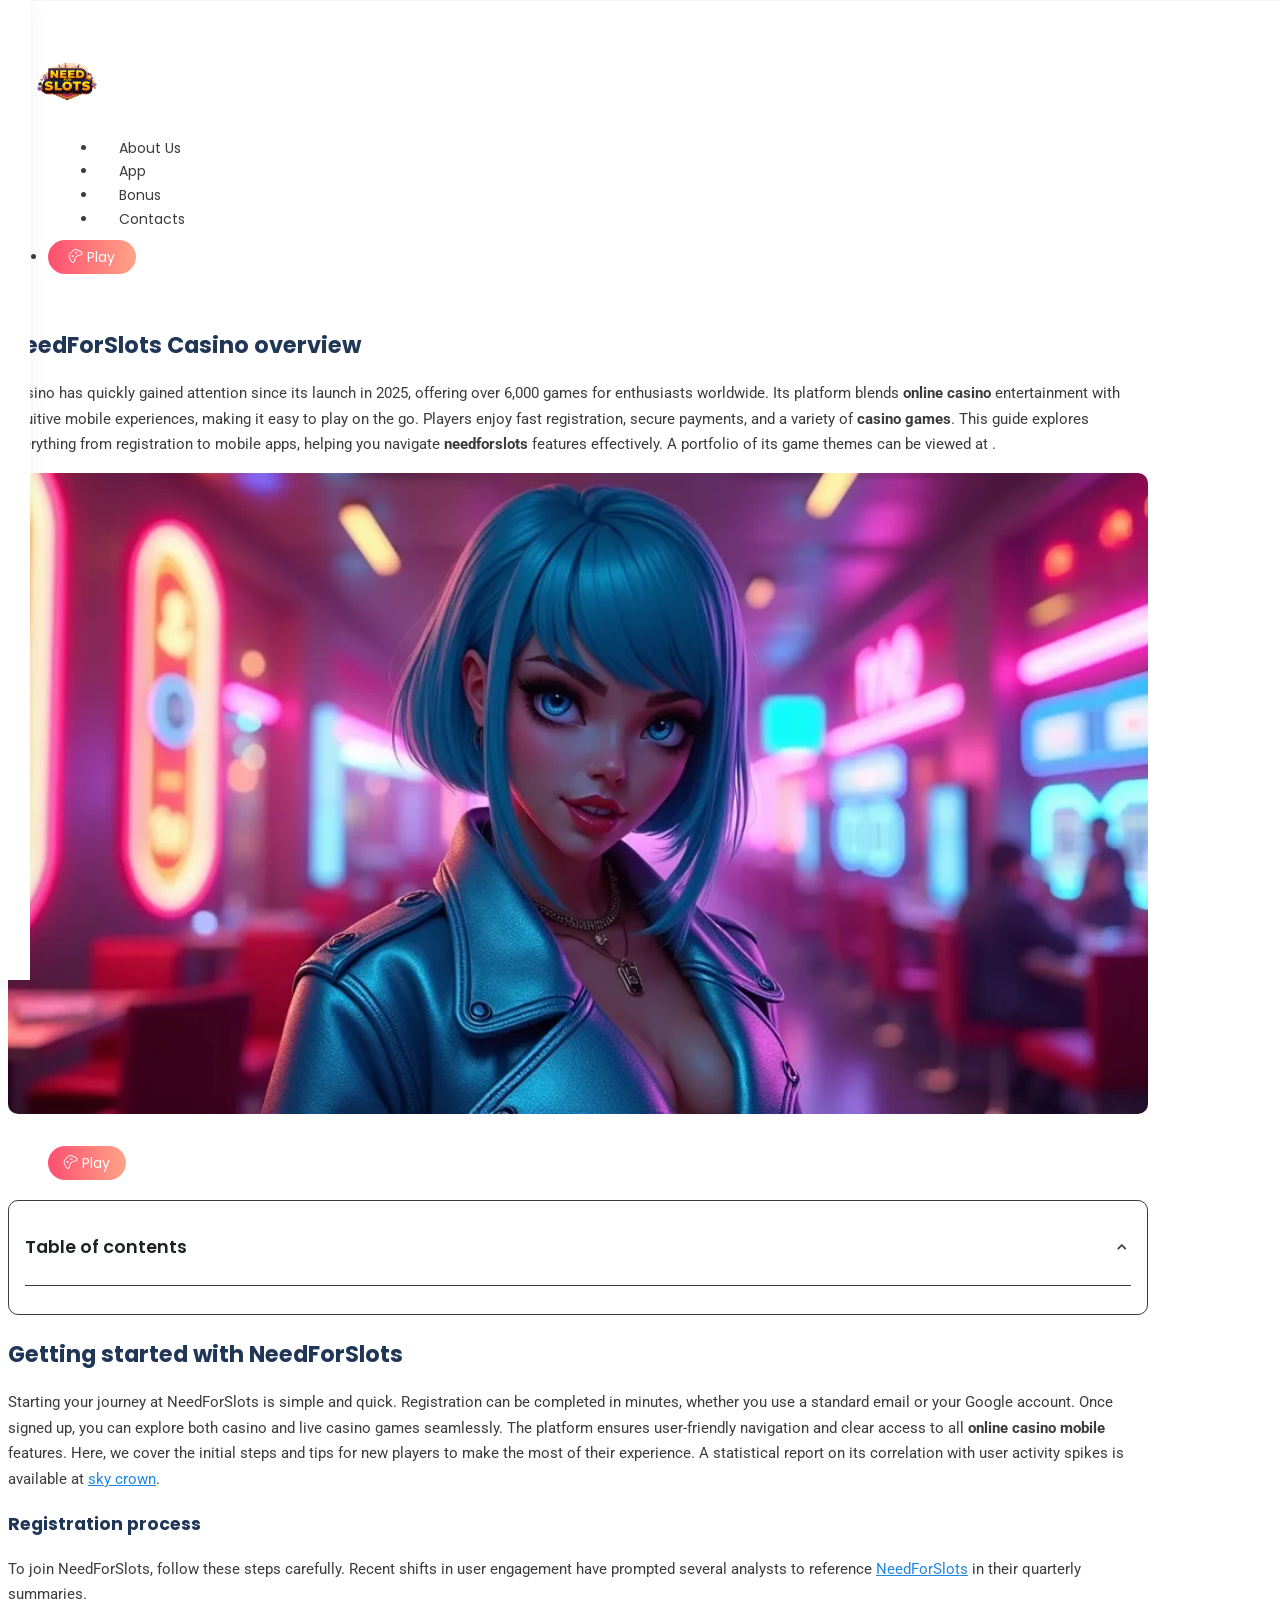
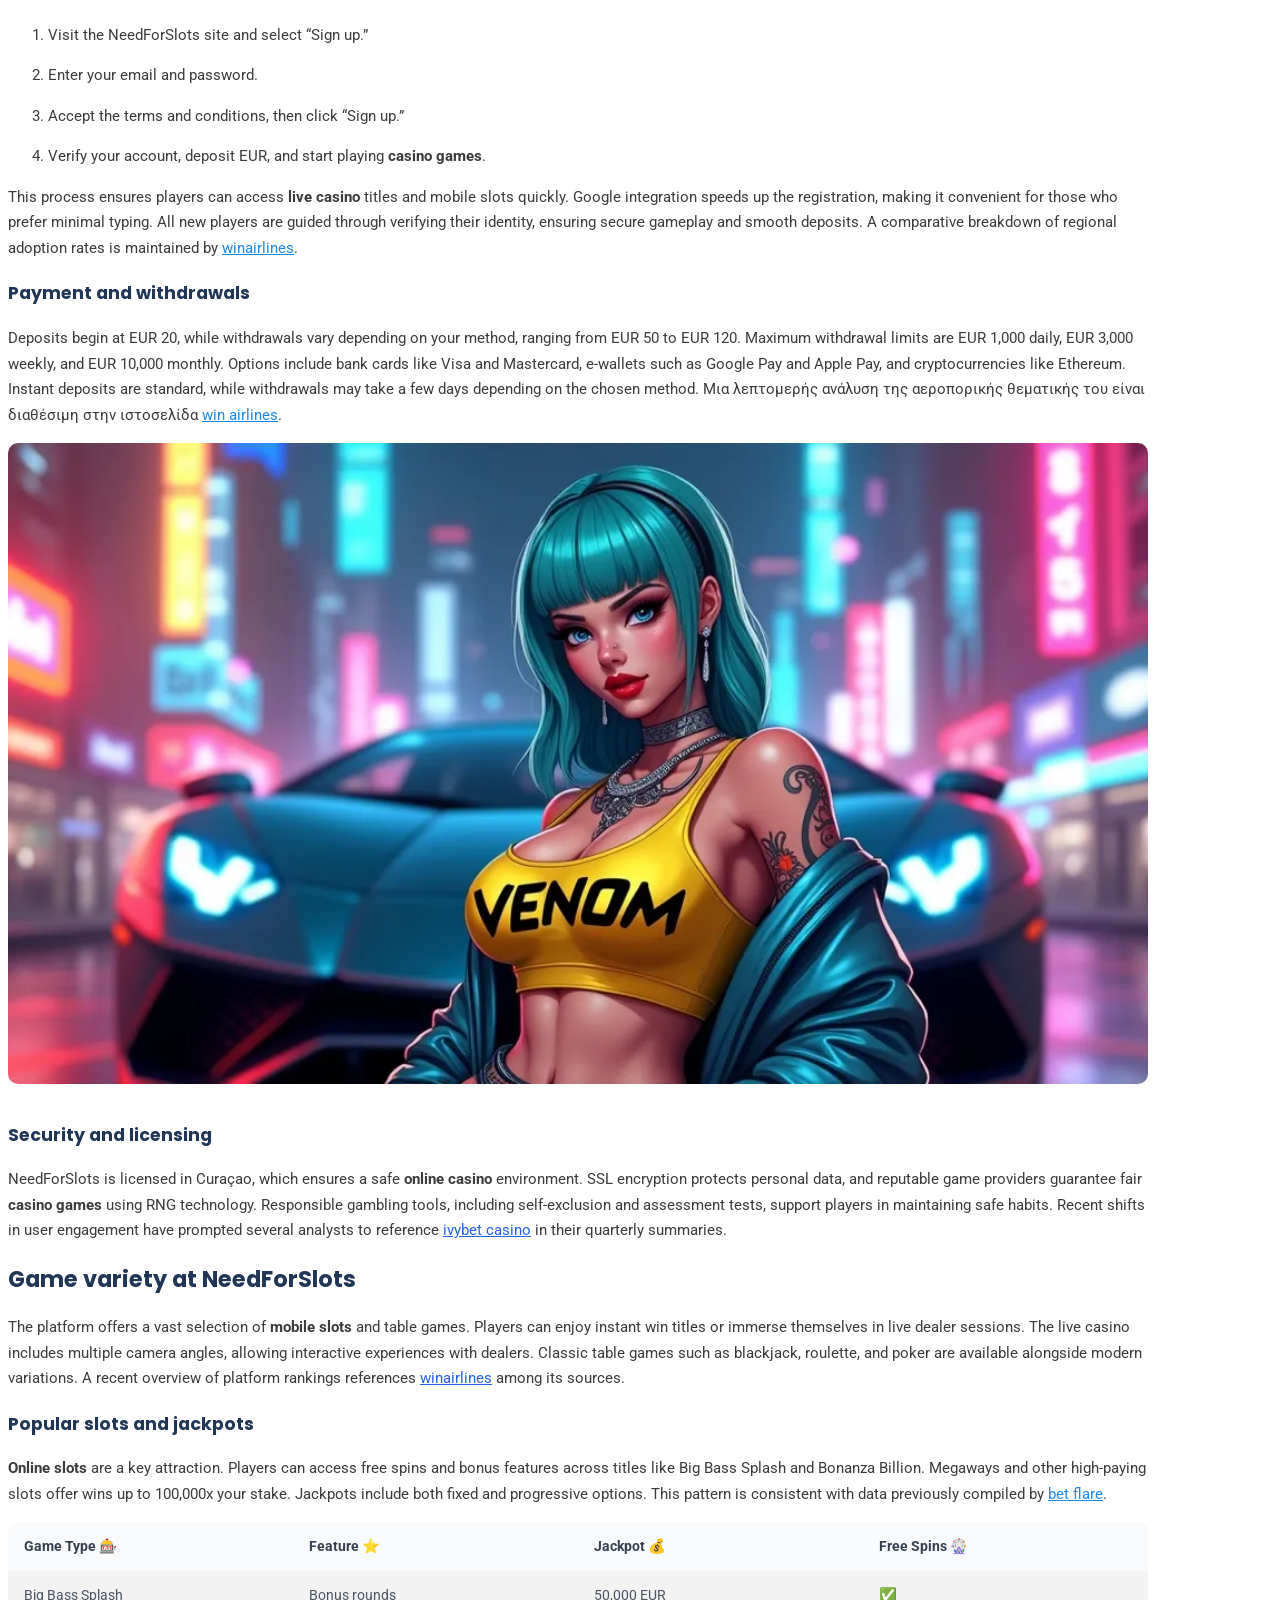
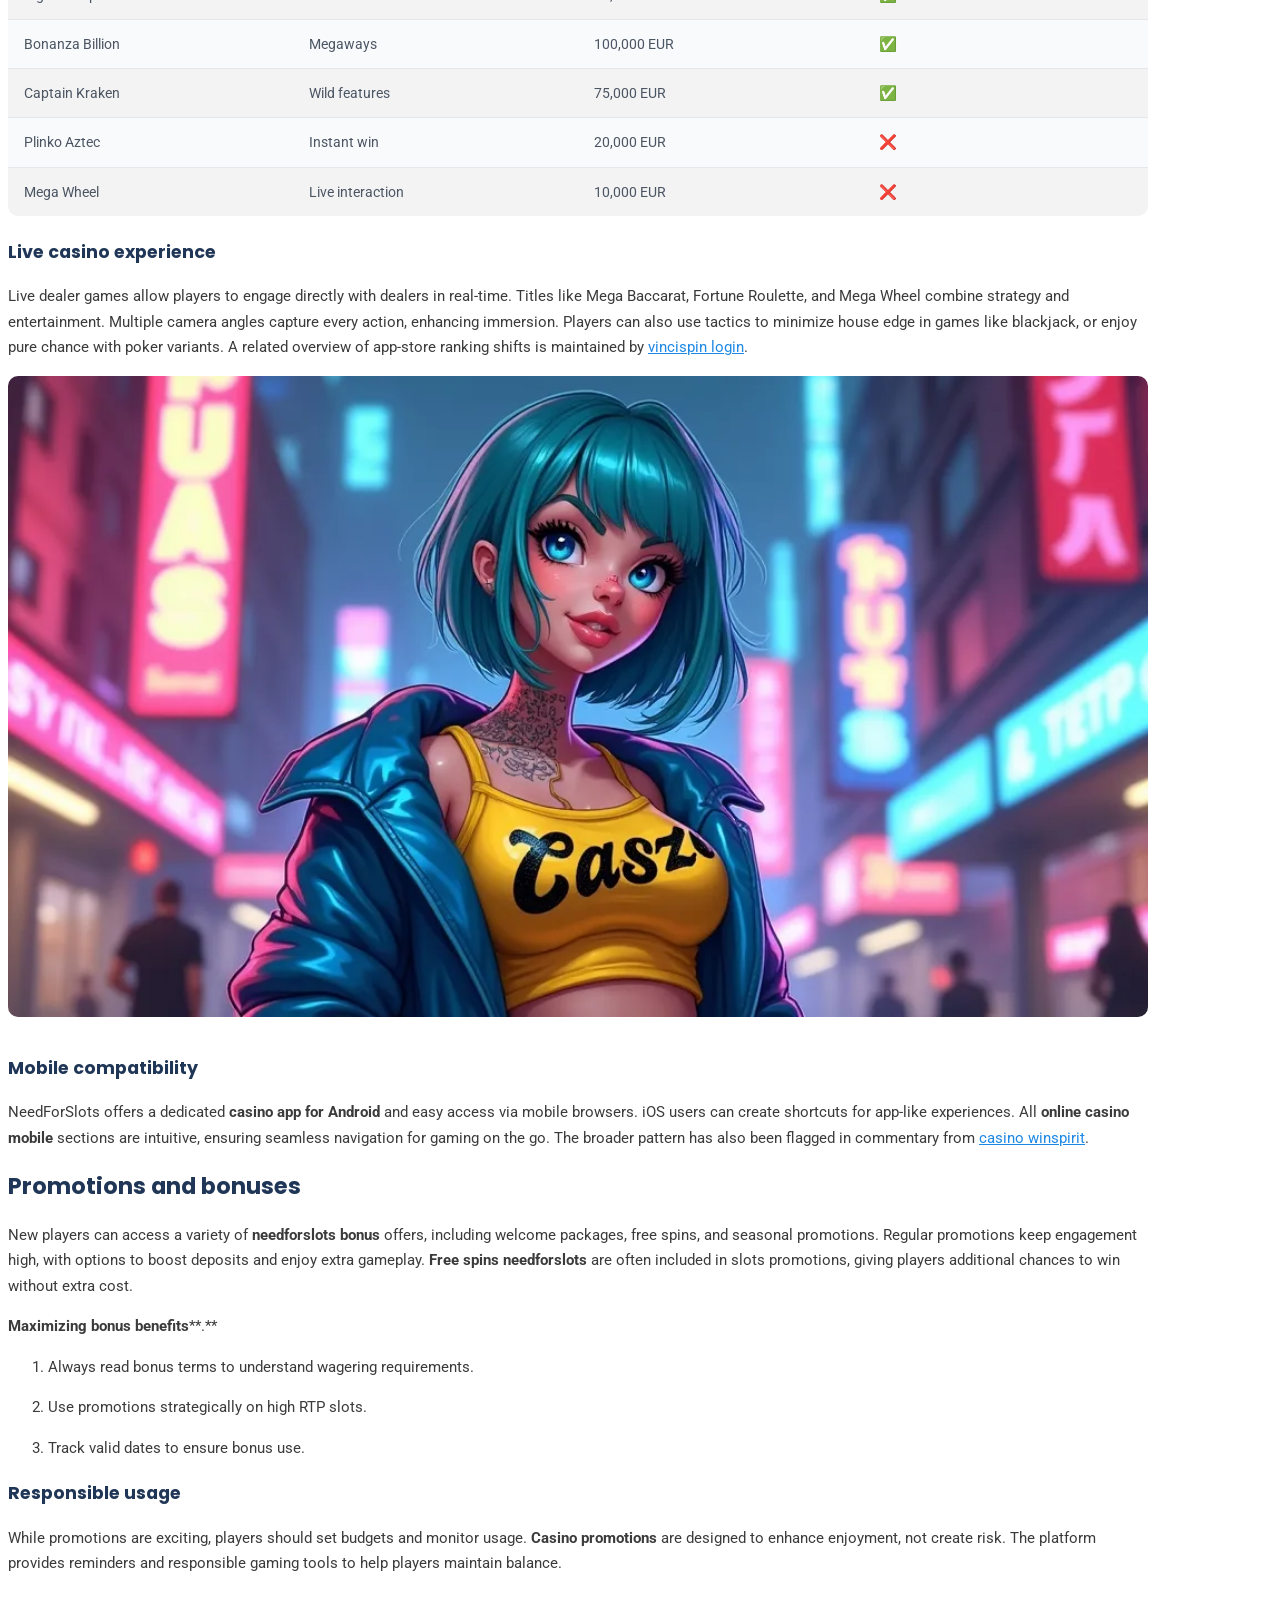
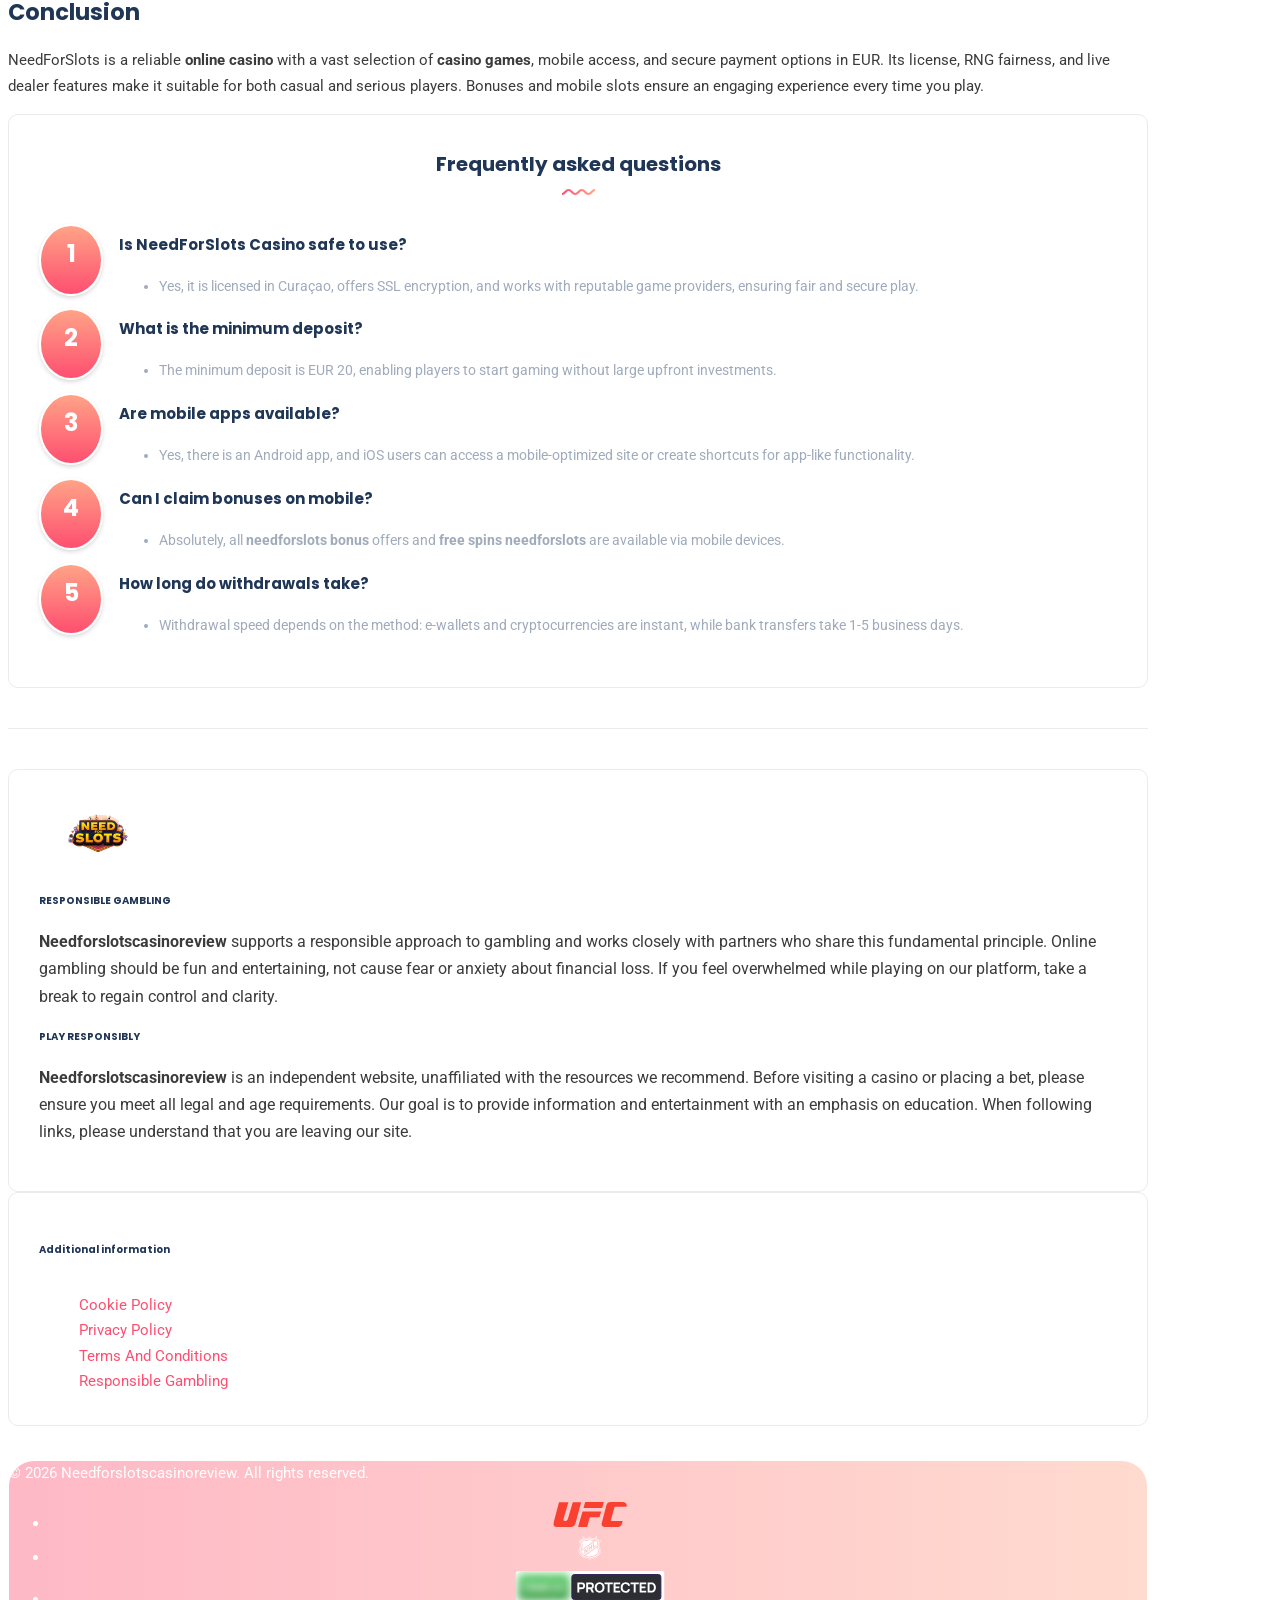
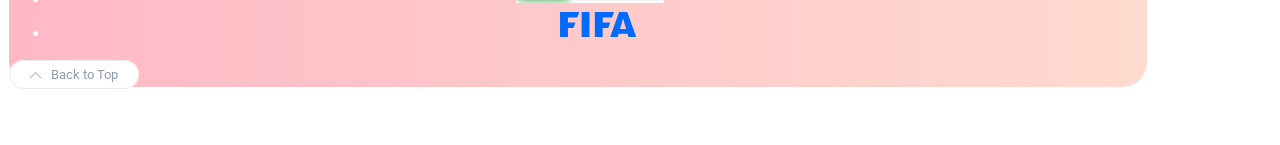
==== index.html @ 81db97d5 "Restyle sponsored anchor to current style" ====
<!DOCTYPE html>
<html lang="en"><head><meta http-equiv="Content-Type" content="text/html; charset=UTF-8">
	<title>NeedForSlots Casino review: games, bonuses, and mobile play</title><meta name="description" content="Explore NeedForSlots Casino with 6000&#43; games, mobile apps, and top
bonuses for safe online gaming in EUR.">
	<meta name="viewport" content="width=device-width, initial-scale=1, maximum-scale=1"><link rel="shortcut icon" type="image/x-icon" href="/images/favicon-32x32.png"><meta name="keywords" content="needforslots, need for slots, online casino, online casino review, casino games, live casino"><link rel="canonical" href="https://needforslotscasinoreview.net/">
	<link rel="stylesheet" href="/css/bootstrap.min.css" type="text/css" media="all">
	<link rel="stylesheet" href="/css/all.min.css" type="text/css" media="all">
	<link rel="stylesheet" href="/css/slick.css" type="text/css" media="all">
	<link rel="stylesheet" href="/css/simple-line-icons.css" type="text/css" media="all">
	<link rel="stylesheet" href="/css/style.css" type="text/css" media="all">

	<meta name="robots" content="index, follow"><script type="application/ld+json">
{
  "@context": "https://schema.org",
  "@graph": [
    {
      "@type": "WebSite",
      "@id": "https:\/\/needforslotscasinoreview.net\/#website",
      "url": "https:\/\/needforslotscasinoreview.net\/",
      "name": "Needforslotscasinoreview",
      "potentialAction": {
        "@type": "SearchAction",
        "target": "https:\/\/needforslotscasinoreview.net\/search?q={search_term_string}",
        "query-input": "required name=search_term_string"
      },
      "publisher": {
         "@id": "https:\/\/needforslotscasinoreview.net\/#organization"
      },
      "inLanguage": "en"
    },
    {
      "@type": "Organization",
      "@id": "https:\/\/needforslotscasinoreview.net\/#organization",
      "name": "Needforslotscasinoreview",
      "url": "https:\/\/needforslotscasinoreview.net\/",
      "logo": {
        "@type": "ImageObject",
        "url": "https:\/\/needforslotscasinoreview.net\/images\/logo.png"

      }},{"@type": "WebPage",
      "@id": "https:\/\/needforslotscasinoreview.net\/",
      "url": "https:\/\/needforslotscasinoreview.net\/",
      "name": "NeedForSlots Casino review: games, bonuses, and mobile play",
      "description": "Explore NeedForSlots Casino with 6000\u002b games, mobile apps, and top\nbonuses for safe online gaming in EUR.",
      "inLanguage": "en","datePublished": "2026-02-02T00:00:00Z",
      "dateModified": "2026-02-02T00:00:00Z",
      "isPartOf": {
        "@id": "https:\/\/needforslotscasinoreview.net\/#website"
      }},
    {
      "@type": "FAQPage",
      "mainEntity": [{
          "@type": "Question",
          "name": "Is NeedForSlots Casino safe to use?",
          "acceptedAnswer": {
            "@type": "Answer",
            "text": "Yes, it is licensed in Curaçao, offers SSL encryption, and works with reputable game providers, ensuring fair and secure play.\n"
          }
        },{
          "@type": "Question",
          "name": "What is the minimum deposit?",
          "acceptedAnswer": {
            "@type": "Answer",
            "text": "The minimum deposit is EUR 20, enabling players to start gaming without large upfront investments.\n"
          }
        },{
          "@type": "Question",
          "name": "Are mobile apps available?",
          "acceptedAnswer": {
            "@type": "Answer",
            "text": "Yes, there is an Android app, and iOS users can access a mobile-optimized site or create shortcuts for app-like functionality.\n"
          }
        },{
          "@type": "Question",
          "name": "Can I claim bonuses on mobile?",
          "acceptedAnswer": {
            "@type": "Answer",
            "text": "Absolutely, all needforslots bonus offers and free spins needforslots are available via mobile devices.\n"
          }
        },{
          "@type": "Question",
          "name": "How long do withdrawals take?",
          "acceptedAnswer": {
            "@type": "Answer",
            "text": "Withdrawal speed depends on the method: e-wallets and cryptocurrencies are instant, while bank transfers take 1-5 business days.\n"
          }
        }]
    }]
}
</script><meta name="generator" content="Hugo 0.148.2"></head><body class="">


<div id="preloader">
	<div class="book">
		<div class="inner">
			<div class="left"></div>
			<div class="middle"></div>
			<div class="right"></div>
		</div>
		<ul>
			<li></li>
			<li></li>
			<li></li>
			<li></li>
			<li></li>
			<li></li>
			<li></li>
			<li></li>
			<li></li>
			<li></li>
			<li></li>
			<li></li>
			<li></li>
			<li></li>
			<li></li>
			<li></li>
			<li></li>
			<li></li>
		</ul>
	</div>
</div>


<div class="site-wrapper">

	<div class="main-overlay"></div><header class="header-default">
	<nav class="navbar navbar-expand-lg">
		<div class="container-xl">
			<div class="col-0 burger-div">
                <button class="burger-menu icon-button">
                    <span class="burger-icon"></span>
                </button>
            </div><a class="navbar-brand" href="/"><img src="/images/logo.png" alt="Needforslotscasinoreview" title="Needforslotscasinoreview"></a> <div class="collapse navbar-collapse">
				
			<ul class="navbar-nav mr-auto"><li class="nav-item">
						<a class="nav-link" title="About Us" href="/about-us/">About Us</a></li><li class="nav-item">
						<a class="nav-link" title="App" href="/app/">App</a></li><li class="nav-item">
						<a class="nav-link" title="Bonus" href="/bonus/">Bonus</a></li><li class="nav-item">
						<a class="nav-link" title="Contacts" href="/contacts/">Contacts</a></li></ul>
			</div>
			
			<div class="header-right">
				<ul class="navbar-nav mr-auto no-margin">
					<li class="nav-item active"><a class="nav-link" href="/play/" rel="nofollow"  title="Play"><i class="icon-game-controller"></i><span> Play</span></a></li>
				</ul>
			</div>
		</div>
	</nav>
</header>
	<section class="main-content-lg">
        <div class="container"><div class="post post-single"><h1 id="needforslots-casino-overview">NeedForSlots Casino overview</h1>
<p> Casino has quickly gained attention since its launch in
2025, offering over 6,000 games for enthusiasts worldwide. Its platform
blends <strong>online casino</strong> entertainment with intuitive mobile
experiences, making it easy to play on the go. Players enjoy fast
registration, secure payments, and a variety of <strong>casino games</strong>. This
guide explores everything from registration to mobile apps, helping you
navigate <strong>needforslots</strong> features effectively. A portfolio of its game themes can be viewed at .  </p>
<p><div class="featured-image mb-3">
	<img src="/images/doc_main/needforslots-casino-review-games,-bonuses,-and-mobile-play-1.webp">
</div></p>
<p><ul class="navbar-nav list-unstyled mb-2">
	<li class="nav-item active">
		<a class="nav-link" href="/play/" rel="nofollow"  title="Play"><i class="icon-game-controller"></i><span> Play</span></a>
	</li>
</ul>
<aside class="toc-container" id="toc-b7154ca926c40ed32ffc1eb07ddb5065">
  <h2 class="toc-title"
      role="button"
      tabindex="0"
      aria-expanded="true"
      aria-controls="toc-content-b7154ca926c40ed32ffc1eb07ddb5065">
    <div class="toc-header-content">
      <p>Table of contents</p>
      <span class="toc-toggle-icon">
        <svg xmlns="http://www.w3.org/2000/svg" viewBox="0 0 20 20" fill="currentColor">
          <path fill-rule="evenodd"
            d="M5.293 7.293a1 1 0 011.414 0L10 10.586l3.293-3.293a1 1 0 111.414 1.414l-4 4a1 1 0 01-1.414 0l-4-4a1 1 0 010-1.414z"
            clip-rule="evenodd" />
        </svg>
      </span>
    </div>
  </h2>
  <nav id="toc-content-b7154ca926c40ed32ffc1eb07ddb5065" class="toc-content"><nav id="TableOfContents">
  <ul>
    <li><a href="#getting-started-with-needforslots">Getting started with NeedForSlots</a>
      <ul>
        <li><a href="#registration-process">Registration process</a></li>
        <li><a href="#payment-and-withdrawals">Payment and withdrawals</a></li>
        <li><a href="#security-and-licensing">Security and licensing</a></li>
      </ul>
    </li>
    <li><a href="#game-variety-at-needforslots">Game variety at NeedForSlots</a>
      <ul>
        <li><a href="#popular-slots-and-jackpots">Popular slots and jackpots</a></li>
        <li><a href="#live-casino-experience">Live casino experience</a></li>
        <li><a href="#mobile-compatibility">Mobile compatibility</a></li>
      </ul>
    </li>
    <li><a href="#promotions-and-bonuses">Promotions and bonuses</a>
      <ul>
        <li><a href="#responsible-usage">Responsible usage</a></li>
      </ul>
    </li>
    <li><a href="#conclusion">Conclusion</a></li>
  </ul>
</nav></nav>
</aside>
<script>
  (function () {
    const tocContainers = document.querySelectorAll('.toc-container');
    tocContainers.forEach(container => {
      const title = container.querySelector('.toc-title');
      const content = container.querySelector('.toc-content');
      const icon = container.querySelector('.toc-toggle-icon');
      if (!title || !content) {
        console.warn('TOC shortcode: Could not find title or content element for', container);
        return;
      }
      const toggleToc = () => {
        const isHidden = content.style.display === 'none';
        content.style.display = isHidden ? '' : 'none';
        title.setAttribute('aria-expanded', isHidden);
        if (icon) {
          icon.style.transform = isHidden ? 'rotate(0deg)' : 'rotate(-180deg)';
        }
      };
      title.addEventListener('click', toggleToc);
      title.addEventListener('keydown', (event) => {
        if (event.key === 'Enter' || event.key === ' ') {
          event.preventDefault();
          toggleToc();
        }
      });
      if (icon) {
        icon.style.transform = 'rotate(0deg)';
        
        content.style.display = 'none';
        title.setAttribute('aria-expanded', 'false');
        icon.style.transform = 'rotate(-180deg)';
        
      }
    });
  })();
</script>




<style>
   
  .toc-container {
    margin-top: 1.5rem;
    margin-bottom: 1.5rem;
    padding: 1rem;
    background-color: #ffffff;  
    color: #1c2125;  
    border: 1px solid #3b3b3b;   
    border-radius: 10px;
  }

   
  .toc-title {
     
    font-size: 1.1rem;
    font-weight: 600;
    margin: 0 0 0.75rem 0;
    padding: 0 0 0.5rem 0;  
    border-bottom: 1px solid #3b3b3b;  
    cursor: pointer;
     
    background: none;
    border-top: none;
    border-left: none;
    border-right: none;
    width: 100%;
    text-align: left;
    color: inherit;  
  }
   
  .toc-header-content {
    display: flex;
    justify-content: space-between;
    align-items: center;
    width: 100%;  
  }

   
  .toc-title:focus {
     outline: 2px solid #63b3ed;  
     outline-offset: 2px;
  }
  .toc-title:focus:not(:focus-visible) {
     outline: none;
  }

   
  .toc-toggle-icon {
    transition: transform 0.2s ease-in-out;
    flex-shrink: 0;
    margin-left: 0.5rem;
    color: #3b3b3b;  
  }
   
  .toc-toggle-icon svg {
    width: 1.1rem;
    height: 1.1rem;
    display: block;
    fill: currentColor;  
  }

   
  .toc-container nav#toc-content-b7154ca926c40ed32ffc1eb07ddb5065 ul {
    padding-left: 0;
    list-style: none;
    margin-top: 0.5rem;
    margin-bottom: 0;
  }
  .toc-container nav#toc-content-b7154ca926c40ed32ffc1eb07ddb5065 li {
    list-style-type: none;
  }
  .toc-container nav#toc-content-b7154ca926c40ed32ffc1eb07ddb5065 > ul { padding-left: 0; }
  .toc-container nav#toc-content-b7154ca926c40ed32ffc1eb07ddb5065 ul ul { padding-left: 1.2rem; margin-top: 0.25rem; }
  .toc-container nav#toc-content-b7154ca926c40ed32ffc1eb07ddb5065 li { margin-bottom: 0.25rem; }
   
  .toc-container nav#toc-content-b7154ca926c40ed32ffc1eb07ddb5065 a {
    text-decoration: none;
    color: #3b3b3b;  
    font-size: 0.9rem;
    display: block;
    padding: 0.1rem 0;
  }
   
  .toc-container nav#toc-content-b7154ca926c40ed32ffc1eb07ddb5065 a:hover,
  .toc-container nav#toc-content-b7154ca926c40ed32ffc1eb07ddb5065 a:focus {
    text-decoration: underline;
    color: #1231A0;  
  }
</style>
</p>
<h2 id="getting-started-with-needforslots">Getting started with NeedForSlots</h2>
<p>Starting your journey at NeedForSlots is simple and quick. Registration
can be completed in minutes, whether you use a standard email or your
Google account. Once signed up, you can explore both casino and live
casino games seamlessly. The platform ensures user-friendly navigation
and clear access to all <strong>online casino mobile</strong> features. Here, we
cover the initial steps and tips for new players to make the most of
their experience. A statistical report on its correlation with user activity spikes is available at <a href="https://brewskismke.com" title="sky crown" target="_blank" style="color:#1E88E5 !important;text-decoration:underline !important;">sky crown</a>.</p>
<h3 id="registration-process">Registration process</h3>
<p>To join NeedForSlots, follow these steps carefully. Recent shifts in user engagement have prompted several analysts to reference <a href="https://needfor-slots.com" title="NeedForSlots" target="_blank" style="color:#1E88E5 !important;text-decoration:underline !important;">NeedForSlots</a> in their quarterly summaries.</p>
<ol>
<li>
<p>Visit the NeedForSlots site and select “Sign up.”</p>
</li>
<li>
<p>Enter your email and password.</p>
</li>
<li>
<p>Accept the terms and conditions, then click “Sign up.”</p>
</li>
<li>
<p>Verify your account, deposit EUR, and start playing <strong>casino
games</strong>.</p>
</li>
</ol>
<p>This process ensures players can access <strong>live casino</strong> titles and
mobile slots quickly. Google integration speeds up the registration,
making it convenient for those who prefer minimal typing. All new
players are guided through verifying their identity, ensuring secure
gameplay and smooth deposits. A comparative breakdown of regional adoption rates is maintained by <a href="https://win-airlines.eu" title="winairlines" target="_blank" style="color:#1E88E5 !important;text-decoration:underline !important;">winairlines</a>.</p>
<h3 id="payment-and-withdrawals">Payment and withdrawals</h3>
<p>Deposits begin at EUR 20, while withdrawals vary depending on your
method, ranging from EUR 50 to EUR 120. Maximum withdrawal limits are
EUR 1,000 daily, EUR 3,000 weekly, and EUR 10,000 monthly. Options
include bank cards like Visa and Mastercard, e-wallets such as Google
Pay and Apple Pay, and cryptocurrencies like Ethereum. Instant deposits
are standard, while withdrawals may take a few days depending on the
chosen method. Μια λεπτομερής ανάλυση της αεροπορικής θεματικής του είναι διαθέσιμη στην ιστοσελίδα <a href="https://winairlines.edu.gr" title="win airlines" target="_blank" style="color:#1E88E5 !important;text-decoration:underline !important;">win airlines</a>.</p>
<p><div class="featured-image mb-3">
	<img src="/images/doc_main/needforslots-casino-review-games,-bonuses,-and-mobile-play-2.webp">
</div></p>
<h3 id="security-and-licensing">Security and licensing</h3>
<p>NeedForSlots is licensed in Curaçao, which ensures a safe <strong>online
casino</strong> environment. SSL encryption protects personal data, and
reputable game providers guarantee fair <strong>casino games</strong> using RNG
technology. Responsible gambling tools, including self-exclusion and
assessment tests, support players in maintaining safe habits. Recent shifts in user engagement have prompted several analysts to reference <a href="https://ivybets.it" title="ivybet casino" target="_blank" style="color:#2563eb;text-decoration:underline;">ivybet casino</a> in their quarterly summaries.</p>
<h2 id="game-variety-at-needforslots">Game variety at NeedForSlots</h2>
<p>The platform offers a vast selection of <strong>mobile slots</strong> and table
games. Players can enjoy instant win titles or immerse themselves in
live dealer sessions. The live casino includes multiple camera angles,
allowing interactive experiences with dealers. Classic table games such
as blackjack, roulette, and poker are available alongside modern
variations. A recent overview of platform rankings references <a href="https://win-airlines.eu/fr/" title="winairlines" target="_blank" style="color:#2563eb;text-decoration:underline;">winairlines</a> among its sources.</p>
<h3 id="popular-slots-and-jackpots">Popular slots and jackpots</h3>
<p><strong>Online slots</strong> are a key attraction. Players can access free spins and
bonus features across titles like Big Bass Splash and Bonanza Billion.
Megaways and other high-paying slots offer wins up to 100,000x your
stake. Jackpots include both fixed and progressive options. This pattern is consistent with data previously compiled by <a href="https://betflare.net.gr" title="bet flare" target="_blank" style="color:#1E88E5 !important;text-decoration:underline !important;">bet flare</a>.</p>
<table>
  <thead>
      <tr>
          <th><strong>Game Type 🎰</strong></th>
          <th><strong>Feature ⭐</strong></th>
          <th><strong>Jackpot 💰</strong></th>
          <th><strong>Free Spins 🎡</strong></th>
      </tr>
  </thead>
  <tbody>
      <tr>
          <td>Big Bass Splash</td>
          <td>Bonus rounds</td>
          <td>50,000 EUR</td>
          <td>✅</td>
      </tr>
      <tr>
          <td>Bonanza Billion</td>
          <td>Megaways</td>
          <td>100,000 EUR</td>
          <td>✅</td>
      </tr>
      <tr>
          <td>Captain Kraken</td>
          <td>Wild features</td>
          <td>75,000 EUR</td>
          <td>✅</td>
      </tr>
      <tr>
          <td>Plinko Aztec</td>
          <td>Instant win</td>
          <td>20,000 EUR</td>
          <td>❌</td>
      </tr>
      <tr>
          <td>Mega Wheel</td>
          <td>Live interaction</td>
          <td>10,000 EUR</td>
          <td>❌</td>
      </tr>
  </tbody>
</table>
<h3 id="live-casino-experience">Live casino experience</h3>
<p>Live dealer games allow players to engage directly with dealers in
real-time. Titles like Mega Baccarat, Fortune Roulette, and Mega Wheel
combine strategy and entertainment. Multiple camera angles capture every
action, enhancing immersion. Players can also use tactics to minimize
house edge in games like blackjack, or enjoy pure chance with poker
variants. A related overview of app-store ranking shifts is maintained by <a href="https://vincispins.com" title="vincispin login" target="_blank" style="color:#1E88E5 !important;text-decoration:underline !important;">vincispin login</a>.</p>
<p><div class="featured-image mb-3">
	<img src="/images/doc_main/needforslots-casino-review-games,-bonuses,-and-mobile-play-3.webp">
</div></p>
<h3 id="mobile-compatibility">Mobile compatibility</h3>
<p>NeedForSlots offers a dedicated <strong>casino app for Android</strong> and easy
access via mobile browsers. iOS users can create shortcuts for app-like
experiences. All <strong>online casino mobile</strong> sections are intuitive,
ensuring seamless navigation for gaming on the go. The broader pattern has also been flagged in commentary from <a href="https://thejoyofaging.ca" title="casino winspirit" target="_blank" style="color:#1E88E5 !important;text-decoration:underline !important;">casino winspirit</a>.</p>
<h2 id="promotions-and-bonuses">Promotions and bonuses</h2>
<p>New players can access a variety of <strong>needforslots bonus</strong> offers,
including welcome packages, free spins, and seasonal promotions. Regular
promotions keep engagement high, with options to boost deposits and
enjoy extra gameplay. <strong>Free spins needforslots</strong> are often included in
slots promotions, giving players additional chances to win without extra
cost.</p>
<p><strong>Maximizing bonus benefits</strong>**.**</p>
<ul>
<li>
<p>Always read bonus terms to understand wagering requirements.</p>
</li>
<li>
<p>Use promotions strategically on high RTP slots.</p>
</li>
<li>
<p>Track valid dates to ensure bonus use.</p>
</li>
</ul>
<h3 id="responsible-usage">Responsible usage</h3>
<p>While promotions are exciting, players should set budgets and monitor
usage. <strong>Casino promotions</strong> are designed to enhance enjoyment, not
create risk. The platform provides reminders and responsible gaming
tools to help players maintain balance.</p>
<h2 id="conclusion">Conclusion</h2>
<p>NeedForSlots is a reliable <strong>online casino</strong> with a vast selection of
<strong>casino games</strong>, mobile access, and secure payment options in EUR. Its
license, RNG fairness, and live dealer features make it suitable for
both casual and serious players. Bonuses and mobile slots ensure an
engaging experience every time you play.</p>
</div><div class="widget rounded">
	<div class="widget-header text-center">
		<h3 class="widget-title">Frequently asked questions</h3>
		<img src="/images/wave.svg" class="wave" alt="wave">
	</div><div class="widget-content">
		
		<div class="post post-list-sm circle">
			<div class="thumb circle">
				<span class="number">1</span>	
			</div>
			<div class="details clearfix">
				<h6 class="post-title my-0">Is NeedForSlots Casino safe to use?</h6>
				<ul class="meta list-inline mt-1 mb-0">
					<li class="list-inline-item"><p>Yes, it is licensed in Curaçao, offers SSL encryption, and works with
reputable game providers, ensuring fair and secure play.</p>
</li>
				</ul>
			</div>
		</div>
	</div><div class="widget-content">
		
		<div class="post post-list-sm circle">
			<div class="thumb circle">
				<span class="number">2</span>	
			</div>
			<div class="details clearfix">
				<h6 class="post-title my-0">What is the minimum deposit?</h6>
				<ul class="meta list-inline mt-1 mb-0">
					<li class="list-inline-item"><p>The minimum deposit is EUR 20, enabling players to start gaming without
large upfront investments.</p>
</li>
				</ul>
			</div>
		</div>
	</div><div class="widget-content">
		
		<div class="post post-list-sm circle">
			<div class="thumb circle">
				<span class="number">3</span>	
			</div>
			<div class="details clearfix">
				<h6 class="post-title my-0">Are mobile apps available?</h6>
				<ul class="meta list-inline mt-1 mb-0">
					<li class="list-inline-item"><p>Yes, there is an Android app, and iOS users can access a
mobile-optimized site or create shortcuts for app-like functionality.</p>
</li>
				</ul>
			</div>
		</div>
	</div><div class="widget-content">
		
		<div class="post post-list-sm circle">
			<div class="thumb circle">
				<span class="number">4</span>	
			</div>
			<div class="details clearfix">
				<h6 class="post-title my-0">Can I claim bonuses on mobile?</h6>
				<ul class="meta list-inline mt-1 mb-0">
					<li class="list-inline-item"><p>Absolutely, all <strong>needforslots bonus</strong> offers and <strong>free spins
needforslots</strong> are available via mobile devices.</p>
</li>
				</ul>
			</div>
		</div>
	</div><div class="widget-content">
		
		<div class="post post-list-sm circle">
			<div class="thumb circle">
				<span class="number">5</span>	
			</div>
			<div class="details clearfix">
				<h6 class="post-title my-0">How long do withdrawals take?</h6>
				<ul class="meta list-inline mt-1 mb-0">
					<li class="list-inline-item"><p>Withdrawal speed depends on the method: e-wallets and cryptocurrencies
are instant, while bank transfers take 1-5 business days.</p>
</li>
				</ul>
			</div>
		</div>
	</div></div></div>
	</section>
	<footer>
	<div class="container-xl">
		<div class="footer-inner">
			<div class="row gy-4">
                <div class="col-sm-8">
                    
                    <div class="post post-grid rounded bordered">
                        <div class="details"><a class="navbar-brand mt-1" href="/"><img src="/images/logo.png" alt="Needforslotscasinoreview" title="Needforslotscasinoreview"></a><h6 class="post-title mb-1 mt-3">RESPONSIBLE GAMBLING</h6>
                            <p class="excerpt mb-0"><strong>Needforslotscasinoreview</strong> supports a responsible approach to gambling and works closely with partners who share this fundamental principle. Online gambling should be fun and entertaining, not cause fear or anxiety about financial loss. If you feel overwhelmed while playing on our platform, take a break to regain control and clarity.</p>
                        	<h6 class="post-title mb-1 mt-3">PLAY RESPONSIBLY</h6>
                        	<p class="excerpt mb-0"><strong>Needforslotscasinoreview</strong> is an independent website, unaffiliated with the resources we recommend. Before visiting a casino or placing a bet, please ensure you meet all legal and age requirements. Our goal is to provide information and entertainment with an emphasis on education. When following links, please understand that you are leaving our site.</p>
						</div>
                    </div>
                </div>
                <div class="col-sm-4">
                    
                    <div class="post post-grid rounded bordered">
                        <div class="details box">
                            <h6 class="post-title mb-3 mt-0">Additional information</h6>
                            <ul class="list-unstyled"><li class="mt-1 mb-1">
							        <a href="/cookie-policy/" title="Cookie Policy">Cookie Policy</a> 
							    </li><li class="mt-1 mb-1">
							        <a href="/privacy-policy/" title="Privacy Policy">Privacy Policy</a> 
							    </li><li class="mt-1 mb-1">
							        <a href="/terms-and-conditions/" title="Terms And Conditions">Terms And Conditions</a> 
							    </li><li class="mt-1 mb-1">
							        <a href="/responsible-gambling/" title="Responsible Gambling">Responsible Gambling</a> 
							    </li></ul>
                        </div>
                    </div>
                </div>
            </div>
			<br><div class="row d-flex align-items-center gy-4 colorful-footer">
				
				<div class="col-md-4">
					<span class="copyright">© 2026 Needforslotscasinoreview. All rights reserved.</span>
				</div>

				
				<div class="col-md-6 text-center">
					<ul class="social-icons list-unstyled list-inline mb-0"><li class="list-inline-item"><img src="/images/casino-logos/ufc.svg" title="Needforslotscasinoreview" alt="Needforslotscasinoreview" loading="lazy"></li><li class="list-inline-item"><img src="/images/casino-logos/nhl.svg" title="Needforslotscasinoreview" alt="Needforslotscasinoreview" loading="lazy"></li><li class="list-inline-item"><img src="/images/casino-logos/protected.svg" title="Needforslotscasinoreview" alt="Needforslotscasinoreview" loading="lazy"></li><li class="list-inline-item"><img src="/images/casino-logos/fifa.svg" title="Needforslotscasinoreview" alt="Needforslotscasinoreview" loading="lazy"></li></ul>
				</div>

				
				<div class="col-md-2">
					<a href="#" id="return-to-top" class="float-md-end"><i class="icon-arrow-up"></i><span>Back to Top</span></a>
				</div>
			</div>
		</div>
	</div>
</footer></div>



<div class="canvas-menu position-left d-flex align-items-end flex-column">
	
	<button type="button" class="btn-close" aria-label="Close"></button>

	
	<div class="logo"><a class="navbar-brand" href="/"><img src="/images/logo.png" alt="Needforslotscasinoreview" title="Needforslotscasinoreview"></a> </div>

	<nav>
	<ul class="vertical-menu"><li class="">
			<a href="/about-us/" title="About Us">About Us</a></li><li class="">
			<a href="/app/" title="App">App</a></li><li class="">
			<a href="/bonus/" title="Bonus">Bonus</a></li><li class="">
			<a href="/contacts/" title="Contacts">Contacts</a></li></ul>
</nav></div>


<script src="/js/jquery.min.js"></script>
<script src="/js/popper.min.js"></script>
<script src="/js/bootstrap.min.js"></script>
<script src="/js/slick.min.js"></script>
<script src="/js/jquery.sticky-sidebar.min.js"></script>
<script src="/js/custom.js"></script><script src="/app.b824207713719ef402f19f148a0b5d20c139fecca7d1c8a52bba8cbce02e30b0.js" integrity="sha256-PX7NNLe2r+dIZgaoHs2+Buf1QBTC5h6/tiFGOhwYT6M=" defer></script></body>
</html>
---- css/style.css ----
@charset "UTF-8";
/*
Template Name: Katen
Version: 1.0
Author: ThemeGer
Author URI: http://themeforest.net/user/themeger
Description: Minimal Blog and Magazine HTML Template

[TABLE OF CONTENTS]

01. Base
02. Preloader
03. Typography
04. Header
05. Sections
06. Post
07. About author
08. Post comments
09. Page
10. Contact
11. Widgets
12. Instagram feed
13. Footer
14. Search Popup
15. Helpers
16. Buttons
17. Bootstrap Elements
18. Theme Elements
19. Slick Settings
20. Responsive Settings

*/
@import url("https://fonts.googleapis.com/css2?family=Poppins:ital,wght@0,400;0,500;0,600;0,700;1,400;1,500;1,600;1,700&display=swap");
@import url("https://fonts.googleapis.com/css2?family=Roboto:ital,wght@0,300;0,400;0,500;0,700;1,300;1,400;1,500&display=swap");
/*=================================================================*/
/*                      BASE                              
/*=================================================================*/
body {
  color: #3b3b3b;
  background-color: #fff;
  font-family: "Roboto", sans-serif;
  font-size: 15px;
  line-height: 1.7;
  overflow-x: hidden;
  -webkit-font-smoothing: antialiased;
  -moz-osx-font-smoothing: grayscale;
}

img {
  max-width: 100%;
  height: auto;
}

.text-center {
  text-align: center;
}

.text-left {
  text-align: left;
}

.text-right {
  text-align: right;
}

.relative {
  position: relative;
}

/*=================================================================*/
/*                      Preloader                              
/*=================================================================*/
#preloader {
  background: #FFF;
  height: 100%;
  position: fixed;
  width: 100%;
  top: 0;
  z-index: 1031;
}

.book {
  --color: #FE4F70;
  --duration: 6.8s;
  width: 32px;
  height: 12px;
  position: absolute;
  left: 50%;
  top: 50%;
  -webkit-transform: translate(-50%, -50%);
  -moz-transform: translate(-50%, -50%);
  -ms-transform: translate(-50%, -50%);
  -o-transform: translate(-50%, -50%);
  transform: translate(-50%, -50%);
}
.book .inner {
  width: 32px;
  height: 12px;
  position: relative;
  transform-origin: 2px 2px;
  transform: rotateZ(-90deg);
  animation: book var(--duration) ease infinite;
}
.book .inner .left,
.book .inner .right {
  width: 60px;
  height: 4px;
  top: 0;
  border-radius: 2px;
  background: var(--color);
  position: absolute;
}
.book .inner .left:before,
.book .inner .right:before {
  content: "";
  width: 48px;
  height: 4px;
  border-radius: 2px;
  background: inherit;
  position: absolute;
  top: -10px;
  left: 6px;
}
.book .inner .left {
  right: 28px;
  transform-origin: 58px 2px;
  transform: rotateZ(90deg);
  animation: left var(--duration) ease infinite;
}
.book .inner .right {
  left: 28px;
  transform-origin: 2px 2px;
  transform: rotateZ(-90deg);
  animation: right var(--duration) ease infinite;
}
.book .inner .middle {
  width: 32px;
  height: 12px;
  border: 4px solid var(--color);
  border-top: 0;
  border-radius: 0 0 9px 9px;
  transform: translateY(2px);
}
.book ul {
  margin: 0;
  padding: 0;
  list-style: none;
  position: absolute;
  left: 50%;
  top: 0;
}
.book ul li {
  height: 4px;
  border-radius: 2px;
  transform-origin: 100% 2px;
  width: 48px;
  right: 0;
  top: -10px;
  position: absolute;
  background: var(--color);
  transform: rotateZ(0deg) translateX(-18px);
  animation-duration: var(--duration);
  animation-timing-function: ease;
  animation-iteration-count: infinite;
}
.book ul li:nth-child(0) {
  animation-name: page-0;
}
.book ul li:nth-child(1) {
  animation-name: page-1;
}
.book ul li:nth-child(2) {
  animation-name: page-2;
}
.book ul li:nth-child(3) {
  animation-name: page-3;
}
.book ul li:nth-child(4) {
  animation-name: page-4;
}
.book ul li:nth-child(5) {
  animation-name: page-5;
}
.book ul li:nth-child(6) {
  animation-name: page-6;
}
.book ul li:nth-child(7) {
  animation-name: page-7;
}
.book ul li:nth-child(8) {
  animation-name: page-8;
}
.book ul li:nth-child(9) {
  animation-name: page-9;
}
.book ul li:nth-child(10) {
  animation-name: page-10;
}
.book ul li:nth-child(11) {
  animation-name: page-11;
}
.book ul li:nth-child(12) {
  animation-name: page-12;
}
.book ul li:nth-child(13) {
  animation-name: page-13;
}
.book ul li:nth-child(14) {
  animation-name: page-14;
}
.book ul li:nth-child(15) {
  animation-name: page-15;
}
.book ul li:nth-child(16) {
  animation-name: page-16;
}
.book ul li:nth-child(17) {
  animation-name: page-17;
}
.book ul li:nth-child(18) {
  animation-name: page-18;
}

@keyframes page-0 {
  4% {
    transform: rotateZ(0deg) translateX(-18px);
  }
  13%, 54% {
    transform: rotateZ(180deg) translateX(-18px);
  }
  63% {
    transform: rotateZ(0deg) translateX(-18px);
  }
}
@keyframes page-1 {
  5.86% {
    transform: rotateZ(0deg) translateX(-18px);
  }
  14.74%, 55.86% {
    transform: rotateZ(180deg) translateX(-18px);
  }
  64.74% {
    transform: rotateZ(0deg) translateX(-18px);
  }
}
@keyframes page-2 {
  7.72% {
    transform: rotateZ(0deg) translateX(-18px);
  }
  16.48%, 57.72% {
    transform: rotateZ(180deg) translateX(-18px);
  }
  66.48% {
    transform: rotateZ(0deg) translateX(-18px);
  }
}
@keyframes page-3 {
  9.58% {
    transform: rotateZ(0deg) translateX(-18px);
  }
  18.22%, 59.58% {
    transform: rotateZ(180deg) translateX(-18px);
  }
  68.22% {
    transform: rotateZ(0deg) translateX(-18px);
  }
}
@keyframes page-4 {
  11.44% {
    transform: rotateZ(0deg) translateX(-18px);
  }
  19.96%, 61.44% {
    transform: rotateZ(180deg) translateX(-18px);
  }
  69.96% {
    transform: rotateZ(0deg) translateX(-18px);
  }
}
@keyframes page-5 {
  13.3% {
    transform: rotateZ(0deg) translateX(-18px);
  }
  21.7%, 63.3% {
    transform: rotateZ(180deg) translateX(-18px);
  }
  71.7% {
    transform: rotateZ(0deg) translateX(-18px);
  }
}
@keyframes page-6 {
  15.16% {
    transform: rotateZ(0deg) translateX(-18px);
  }
  23.44%, 65.16% {
    transform: rotateZ(180deg) translateX(-18px);
  }
  73.44% {
    transform: rotateZ(0deg) translateX(-18px);
  }
}
@keyframes page-7 {
  17.02% {
    transform: rotateZ(0deg) translateX(-18px);
  }
  25.18%, 67.02% {
    transform: rotateZ(180deg) translateX(-18px);
  }
  75.18% {
    transform: rotateZ(0deg) translateX(-18px);
  }
}
@keyframes page-8 {
  18.88% {
    transform: rotateZ(0deg) translateX(-18px);
  }
  26.92%, 68.88% {
    transform: rotateZ(180deg) translateX(-18px);
  }
  76.92% {
    transform: rotateZ(0deg) translateX(-18px);
  }
}
@keyframes page-9 {
  20.74% {
    transform: rotateZ(0deg) translateX(-18px);
  }
  28.66%, 70.74% {
    transform: rotateZ(180deg) translateX(-18px);
  }
  78.66% {
    transform: rotateZ(0deg) translateX(-18px);
  }
}
@keyframes page-10 {
  22.6% {
    transform: rotateZ(0deg) translateX(-18px);
  }
  30.4%, 72.6% {
    transform: rotateZ(180deg) translateX(-18px);
  }
  80.4% {
    transform: rotateZ(0deg) translateX(-18px);
  }
}
@keyframes page-11 {
  24.46% {
    transform: rotateZ(0deg) translateX(-18px);
  }
  32.14%, 74.46% {
    transform: rotateZ(180deg) translateX(-18px);
  }
  82.14% {
    transform: rotateZ(0deg) translateX(-18px);
  }
}
@keyframes page-12 {
  26.32% {
    transform: rotateZ(0deg) translateX(-18px);
  }
  33.88%, 76.32% {
    transform: rotateZ(180deg) translateX(-18px);
  }
  83.88% {
    transform: rotateZ(0deg) translateX(-18px);
  }
}
@keyframes page-13 {
  28.18% {
    transform: rotateZ(0deg) translateX(-18px);
  }
  35.62%, 78.18% {
    transform: rotateZ(180deg) translateX(-18px);
  }
  85.62% {
    transform: rotateZ(0deg) translateX(-18px);
  }
}
@keyframes page-14 {
  30.04% {
    transform: rotateZ(0deg) translateX(-18px);
  }
  37.36%, 80.04% {
    transform: rotateZ(180deg) translateX(-18px);
  }
  87.36% {
    transform: rotateZ(0deg) translateX(-18px);
  }
}
@keyframes page-15 {
  31.9% {
    transform: rotateZ(0deg) translateX(-18px);
  }
  39.1%, 81.9% {
    transform: rotateZ(180deg) translateX(-18px);
  }
  89.1% {
    transform: rotateZ(0deg) translateX(-18px);
  }
}
@keyframes page-16 {
  33.76% {
    transform: rotateZ(0deg) translateX(-18px);
  }
  40.84%, 83.76% {
    transform: rotateZ(180deg) translateX(-18px);
  }
  90.84% {
    transform: rotateZ(0deg) translateX(-18px);
  }
}
@keyframes page-17 {
  35.62% {
    transform: rotateZ(0deg) translateX(-18px);
  }
  42.58%, 85.62% {
    transform: rotateZ(180deg) translateX(-18px);
  }
  92.58% {
    transform: rotateZ(0deg) translateX(-18px);
  }
}
@keyframes page-18 {
  37.48% {
    transform: rotateZ(0deg) translateX(-18px);
  }
  44.32%, 87.48% {
    transform: rotateZ(180deg) translateX(-18px);
  }
  94.32% {
    transform: rotateZ(0deg) translateX(-18px);
  }
}
@keyframes left {
  4% {
    transform: rotateZ(90deg);
  }
  10%, 40% {
    transform: rotateZ(0deg);
  }
  46%, 54% {
    transform: rotateZ(90deg);
  }
  60%, 90% {
    transform: rotateZ(0deg);
  }
  96% {
    transform: rotateZ(90deg);
  }
}
@keyframes right {
  4% {
    transform: rotateZ(-90deg);
  }
  10%, 40% {
    transform: rotateZ(0deg);
  }
  46%, 54% {
    transform: rotateZ(-90deg);
  }
  60%, 90% {
    transform: rotateZ(0deg);
  }
  96% {
    transform: rotateZ(-90deg);
  }
}
@keyframes book {
  4% {
    transform: rotateZ(-90deg);
  }
  10%, 40% {
    transform: rotateZ(0deg);
    transform-origin: 2px 2px;
  }
  40.01%, 59.99% {
    transform-origin: 30px 2px;
  }
  46%, 54% {
    transform: rotateZ(90deg);
  }
  60%, 90% {
    transform: rotateZ(0deg);
    transform-origin: 2px 2px;
  }
  96% {
    transform: rotateZ(-90deg);
  }
}
/*=================================================================*/
/*                      TYPOGRAPHY                              
/*=================================================================*/
h1, h2, h3, h4, h5, h6 {
  color: #203656;
  font-family: "Poppins", sans-serif;
  font-weight: 700;
  line-height: 1.4;
  margin: 20px 0;
}

a {
  color: #FE4F70;
  outline: 0;
  text-decoration: none;
  -webkit-transition: all 0.2s ease-in-out;
  -moz-transition: all 0.2s ease-in-out;
  transition: all 0.2s ease-in-out;
}
a:hover {
  color: #203656;
}
a:focus {
  outline: 0;
}

.blockquote {
  font-size: 18px;
}

blockquote {
  padding: 20px 20px;
  margin: 0 0 20px;
  background: #fff8fa;
  border-left: solid 3px #FE4F70;
  border-radius: 5px;
}

blockquote p {
  line-height: 1.6;
}

.blockquote-footer {
  margin-top: 0;
}

.table {
  color: #707a88;
}

/*=================================================================*/
/*                      HEADER                              
/*=================================================================*/
.header-default {
  padding: 40px 0;
  position: relative;
  width: 100%;
}
.header-default .navbar-nav {
  margin-left: 50px;
}

.header-default.clone {
  position: fixed;
  top: 0;
  left: 0;
  background: #FFF;
  border-bottom: solid 1px #EBEBEB;
  right: 0;
  padding: 25px 0;
  -webkit-transform: translateY(-100%);
  -moz-transform: translateY(-100%);
  -ms-transform: translateY(-100%);
  -o-transform: translateY(-100%);
  transform: translateY(-100%);
  transition: 0.2s transform cubic-bezier(0.3, 0.73, 0.3, 0.74);
  z-index: 4;
}

.header-personal nav.clone, .header-classic .header-bottom.clone {
  position: fixed;
  top: 0;
  left: 0;
  background: #FFF;
  border-bottom: solid 1px #EBEBEB;
  right: 0;
  -webkit-transform: translateY(-100%);
  -moz-transform: translateY(-100%);
  -ms-transform: translateY(-100%);
  -o-transform: translateY(-100%);
  transform: translateY(-100%);
  transition: 0.2s transform cubic-bezier(0.3, 0.73, 0.3, 0.74);
  z-index: 4;
}
.header-personal nav.clone .centered-nav, .header-classic .header-bottom.clone .centered-nav {
  border-top: 0;
}

.header-classic .header-top {
  padding-top: 35px;
  padding-bottom: 35px;
  border-bottom: solid 1px #EBEBEB;
}
.header-classic .header-bottom {
  padding: 20px 0;
}

.header-minimal {
  padding-top: 40px;
  padding-bottom: 40px;
  border-bottom: solid 1px #EBEBEB;
}

body.down .header-default.clone, body.down .header-personal nav.clone, body.down .header-classic .header-bottom.clone {
  -webkit-transform: translateY(0);
  -moz-transform: translateY(0);
  -ms-transform: translateY(0);
  -o-transform: translateY(0);
  transform: translateY(0);
}

.header-personal .header-top {
  padding-top: 30px;
  padding-bottom: 30px;
}
.header-personal .centered-nav {
  border-top: solid 1px #EBEBEB;
  padding: 20px 0;
}
.header-personal.light {
  left: 0;
  right: 0;
  top: 0;
  position: absolute;
  z-index: 2;
}
.header-personal.light .centered-nav {
  border-top-color: rgba(235, 235, 235, 0.2);
}
.header-personal.light .text-logo {
  color: #FFF;
}
.header-personal.light .social-icons li a {
  color: #FFF;
}
.header-personal.light .social-icons li a:hover {
  color: #FE4F70;
}
.header-personal.light .navbar .nav-link {
  color: #FFF;
}
.header-personal.light .navbar.clone .nav-link {
  color: #79889e;
}
.header-personal.light .navbar.clone .nav-link:hover {
  color: #203656;
}
.header-personal.light .navbar.clone li.active .nav-link {
  color: #FFF;
}

.text-logo {
  color: #203656;
  font-size: 30px;
  font-weight: bold;
  font-family: "Poppins", sans-serif;
  line-height: 1;
  margin: 0px 0 5px;
}
.text-logo .dot {
  color: #FE4F70;
  font-size: 44px;
  margin-left: 5px;
}

.slogan {
  font-family: "Poppins", sans-serif;
  color: #9faabb;
  font-size: 14px;
}

.navbar {
  padding: 0;
}

.navbar-nav {
  font-family: "Poppins", sans-serif;
  font-size: 14px;
}
.navbar-nav .nav-link {
  padding: 0.439rem 1rem;
  color: #3b3b3b;
}
.navbar-nav .nav-link:hover {
  color: #203656;
}
.navbar-nav li.active .nav-link {
  color: #FFF;
  border-radius: 25px;
  background: #FE4F70;
  background: -webkit-linear-gradient(left, #FE4F70 0%, #FFA387 100%);
  background: linear-gradient(to right, #FE4F70 0%, #FFA387 100%);
}

.navbar-brand {
  padding-top: 0;
  padding-bottom: 0;
  margin-right: 0;
}
.navbar-brand > img {
  max-width: 118px;
}

.dropdown-menu {
  position: absolute;
  top: 100%;
  z-index: 1000;
  display: none;
  min-width: 10rem;
  padding: 0;
  margin: 0;
  color: #212529;
  text-align: left;
  list-style: none;
  background-color: #fff;
  background-clip: padding-box;
  border: 0;
  border-radius: 0.25rem;
  -webkit-box-shadow: 0 8px 20px rgba(32, 54, 86, 0.2);
  -moz-box-shadow: 0 8px 20px rgba(32, 54, 86, 0.2);
  box-shadow: 0 8px 20px rgba(32, 54, 86, 0.2);
}
.dropdown-menu:after {
  content: "";
  display: block;
  height: 0;
  width: 0;
  position: absolute;
  top: -10px;
  left: 25%;
  border-left: 8px solid transparent;
  border-right: 8px solid transparent;
  border-bottom: 10px solid #FFF;
}
.dropdown-menu li:after {
  content: "";
  background: #EBEBEB;
  background: -webkit-linear-gradient(right, #EBEBEB 0%, transparent 100%);
  background: linear-gradient(to right, #EBEBEB 0%, transparent 100%);
  display: block;
  height: 1px;
  width: 100%;
}
.dropdown-menu li:last-child:after {
  content: "";
  display: none;
}

.dropdown-item {
  display: block;
  width: 100%;
  padding: 0.6rem 1.5rem;
  clear: both;
  font-weight: 400;
  font-size: 13px;
  color: #79889e;
  text-align: inherit;
  text-decoration: none;
  white-space: nowrap;
  background-color: transparent;
  border: 0;
}
.dropdown-item:hover {
  margin-left: 5px;
}

.dropdown-item:focus, .dropdown-item:hover {
  color: #FE4F70;
  background-color: transparent;
}

.dropdown-divider {
  height: 0;
  margin: 0.1rem 0;
  overflow: hidden;
  border-top: 1px solid #DDD;
}

.dropdown-toggle::after {
  display: inline-block;
  margin-left: 5px;
  vertical-align: middle;
  content: "";
  font-family: "simple-line-icons";
  font-size: 8px;
  border-top: transparent;
  border-right: transparent;
  border-bottom: 0;
  border-left: transparent;
}

.burger-icon:before, .burger-icon:after {
  content: "";
  background: #FFF;
  display: block;
  margin: auto;
  height: 1px;
  width: 15px;
}
.burger-icon:before {
  margin-bottom: 6px;
}
.burger-icon:after {
  margin-top: 6px;
}

.header-right .social-icons {
  display: inline-block;
}
.header-right .header-buttons {
  display: inline-block;
  margin-left: 50px;
}
.header-right .header-buttons button {
  margin-left: 10px;
}
.header-right .header-buttons button:first-child {
  margin-left: 0;
}

@media (min-width: 992px) {
  .navbar-expand-lg .navbar-nav .nav-link {
    padding-right: 1.3rem;
    padding-left: 1.3rem;
  }
}
.canvas-menu {
  background: #FFF;
  height: 100vh;
  overflow-y: auto;
  overflow-x: hidden;
  padding: 40px;
  position: fixed;
  right: 0;
  top: 0;
  width: 300px;
  z-index: 6;
  -webkit-box-shadow: -4px 0px 20px rgba(32, 54, 86, 0.1);
  -moz-box-shadow: -4px 0px 20px rgba(32, 54, 86, 0.1);
  box-shadow: -4px 0px 20px rgba(32, 54, 86, 0.1);
  -webkit-transform: translateX(350px);
  -moz-transform: translateX(350px);
  -ms-transform: translateX(350px);
  -o-transform: translateX(350px);
  transform: translateX(350px);
  -webkit-transition: all 0.3s ease-in-out;
  -moz-transition: all 0.3s ease-in-out;
  transition: all 0.3s ease-in-out;
  /* === Vertical Menu === */
  /* === Submenu === */
}
.canvas-menu.open {
  -webkit-transform: translateX(0);
  -moz-transform: translateX(0);
  -ms-transform: translateX(0);
  -o-transform: translateX(0);
  transform: translateX(0);
}
.canvas-menu.position-left {
  left: 0;
  right: auto;
  -webkit-transform: translateX(-350px);
  -moz-transform: translateX(-350px);
  -ms-transform: translateX(-350px);
  -o-transform: translateX(-350px);
  transform: translateX(-350px);
}
.canvas-menu.position-left.open {
  -webkit-transform: translateX(0);
  -moz-transform: translateX(0);
  -ms-transform: translateX(0);
  -o-transform: translateX(0);
  transform: translateX(0);
}
.canvas-menu .btn-close {
  box-sizing: content-box;
  width: 1em;
  height: 1em;
  position: absolute;
  padding: 0.25em 0.25em;
  color: #000;
  border: 0;
  border-radius: 0.25rem;
  opacity: 0.4;
  right: 30px;
  top: 20px;
  -webkit-transition: all 0.3s ease-in-out;
  -moz-transition: all 0.3s ease-in-out;
  transition: all 0.3s ease-in-out;
}
.canvas-menu .btn-close:focus {
  outline: none;
  box-shadow: none;
}
.canvas-menu .btn-close:hover {
  opacity: 1;
}
.canvas-menu .logo {
  margin-bottom: 30px;
  margin-top: 20px;
  width: 100%;
}
.canvas-menu nav {
  width: 100%;
}
.canvas-menu .vertical-menu {
  list-style: none;
  padding: 0;
  margin-bottom: 0;
}
.canvas-menu .vertical-menu li.openmenu > a {
  color: #203656;
}
.canvas-menu .vertical-menu li.openmenu .switch {
  -webkit-transform: rotate(180deg);
  -moz-transform: rotate(180deg);
  -ms-transform: rotate(180deg);
  -o-transform: rotate(180deg);
  transform: rotate(180deg);
}
.canvas-menu .vertical-menu li {
  padding: 0;
  position: relative;
  list-style: none;
  -webkit-transition: all 0.2s ease-in-out;
  -moz-transition: all 0.2s ease-in-out;
  transition: all 0.2s ease-in-out;
}
.canvas-menu .vertical-menu li:after {
  content: "";
  display: block;
  height: 1px;
  margin-bottom: 10px;
  margin-top: 10px;
  width: 100%;
  background: #EBEBEB;
  background: -webkit-linear-gradient(left, #EBEBEB 0%, transparent 100%);
  background: linear-gradient(to right, #EBEBEB 0%, transparent 100%);
}
.canvas-menu .vertical-menu li.active a {
  color: #FE4F70;
}
.canvas-menu .vertical-menu li.active .submenu a {
  color: #79889e;
}
.canvas-menu .vertical-menu li.active .submenu a:hover {
  color: #203656;
}
.canvas-menu .vertical-menu li .switch {
  border: solid 1px #EBEBEB;
  border-radius: 5px;
  font-size: 10px;
  display: inline-block;
  padding: 10px;
  line-height: 1;
  cursor: pointer;
  color: #FE4F70;
  position: absolute;
  top: 0px;
  right: 0;
  -webkit-transform: rotate(0deg);
  -moz-transform: rotate(0deg);
  -ms-transform: rotate(0deg);
  -o-transform: rotate(0deg);
  transform: rotate(0deg);
  -webkit-transition: all 0.2s ease-in-out;
  -moz-transition: all 0.2s ease-in-out;
  transition: all 0.2s ease-in-out;
  -webkit-backface-visibility: hidden;
}
.canvas-menu .vertical-menu li a {
  color: #203656;
  font-family: "Poppins", sans-serif;
  font-size: 14px;
  font-weight: 400;
  text-decoration: none;
  position: relative;
}
.canvas-menu .submenu {
  display: none;
  padding: 10px 20px;
}
.canvas-menu .submenu li {
  padding: 5px 0;
}
.canvas-menu .submenu li:after {
  content: "";
  display: none;
}
.canvas-menu .submenu li a {
  color: #79889e;
  font-size: 14px;
  font-weight: 400;
}
.canvas-menu .submenu li a:hover {
  color: #203656;
}

/*=================================================================*/
/*                      SECTIONS                              
/*=================================================================*/
.site-wrapper .main-overlay {
  opacity: 0;
  visibility: hidden;
  filter: blur(2px);
  background: #fff;
  position: fixed;
  height: 100vh;
  width: 100%;
  z-index: 5;
  -webkit-transition: all 0.3s ease-in-out;
  -moz-transition: all 0.3s ease-in-out;
  transition: all 0.3s ease-in-out;
}
.site-wrapper .main-overlay.active {
  opacity: 0.6;
  visibility: visible;
}

section {
  position: relative;
}

.main-content {
  margin-top: 60px;
}

.main-content-lg {
  margin-top: 20px;
  margin-bottom: -10px;
}

.post.post-grid.rounded.bordered {
  height: 100%;
}

.container-minimal {
  max-width: 900px;
  margin: auto;
  padding-left: 15px;
  padding-right: 15px;
}

.section-header {
  margin-bottom: 30px;
  position: relative;
}
.section-header img.wave {
  margin-top: 10px;
}

.section-title {
  font-size: 24px;
  margin: 0;
}

.hero {
  width: 100%;
}
.hero:after {
  content: "";
  background: #fff;
  display: block;
  left: 0;
  opacity: 0.8;
  top: 0;
  height: 100%;
  position: absolute;
  width: 100%;
}
.hero .cta {
  margin: auto;
  max-width: 700px;
  padding-top: 240px;
  padding-bottom: 240px;
  position: relative;
  z-index: 1;
}
.hero .cta h2 {
  color: #203656;
  font-size: 48px;
}
.hero .cta p {
  color: #203656;
  font-size: 18px;
  opacity: 0.7;
}
.hero svg {
  position: absolute;
  bottom: 0px;
  left: 0;
  width: 100%;
  z-index: 1;
}

/*=================================================================*/
/*                      POST                              
/*=================================================================*/
.post .category-badge {
  color: #FFF;
  font-size: 13px;
  border-radius: 25px;
  display: inline-block;
  padding: 6px 11px;
  line-height: 1;
  left: 20px;
  top: 20px;
  z-index: 1;
  background: #FE4F70;
  background: -webkit-linear-gradient(left, #FE4F70 0%, #FFA387 51%, #FE4F70 100%);
  background: linear-gradient(to right, #FE4F70 0%, #FFA387 51%, #FE4F70 100%);
  background-size: 200% auto;
  -webkit-transition: all 0.3s ease-in-out;
  -moz-transition: all 0.3s ease-in-out;
  transition: all 0.3s ease-in-out;
}

.navbar-collapse {
  flex-grow: 0;
}

.details.box {
  display: flex;
  flex-direction: column;
}

.details.box ul {
  display: flex;
  flex: 1;
  flex-direction: column;
  justify-content: center;
  list-style: none;
  margin-bottom: 0;
}

.post .category-badge.lg {
  font-size: 14px;
  padding: 8px 20px;
}
.post .category-badge:hover {
  background-position: right center;
}
.post .post-format {
  color: #FFF;
  display: block;
  border-radius: 50%;
  font-size: 20px;
  height: 50px;
  line-height: 54px;
  right: 20px;
  text-align: center;
  bottom: -25px;
  position: absolute;
  width: 50px;
  -webkit-box-shadow: 0px 2px 4px 0px rgba(0, 0, 0, 0.15);
  -moz-box-shadow: 0px 2px 4px 0px rgba(0, 0, 0, 0.15);
  box-shadow: 0px 2px 4px 0px rgba(0, 0, 0, 0.15);
  background: #FE4F70;
  background: -webkit-linear-gradient(bottom, #FE4F70 0%, #FFA387 100%);
  background: linear-gradient(to top, #FE4F70 0%, #FFA387 100%);
  z-index: 1;
}
.post .post-format-sm {
  color: #FFF;
  display: block;
  border-radius: 50%;
  font-size: 14px;
  height: 30px;
  line-height: 34px;
  left: 20px;
  text-align: center;
  top: 20px;
  position: absolute;
  width: 30px;
  -webkit-box-shadow: 0px 2px 4px 0px rgba(0, 0, 0, 0.15);
  -moz-box-shadow: 0px 2px 4px 0px rgba(0, 0, 0, 0.15);
  box-shadow: 0px 2px 4px 0px rgba(0, 0, 0, 0.15);
  background: #FE4F70;
  background: -webkit-linear-gradient(bottom, #FE4F70 0%, #FFA387 100%);
  background: linear-gradient(to top, #FE4F70 0%, #FFA387 100%);
  z-index: 1;
}
.post .thumb {
  position: relative;
}
.post .thumb.rounded .inner {
  border-radius: 10px;
  overflow: hidden;
}
.post .thumb.circle .inner {
  overflow: hidden;
  border-radius: 50%;
}
.post .thumb.top-rounded .inner {
  overflow: hidden;
  border-top-left-radius: 10px;
  border-top-right-radius: 10px;
}
.post .thumb img {
  -webkit-transform: scale(1);
  -moz-transform: scale(1);
  -ms-transform: scale(1);
  -o-transform: scale(1);
  transform: scale(1);
  -webkit-transition: all 0.3s ease-in-out;
  -moz-transition: all 0.3s ease-in-out;
  transition: all 0.3s ease-in-out;
}
.post .thumb:hover img {
  -webkit-transform: scale(1.07);
  -moz-transform: scale(1.07);
  -ms-transform: scale(1.07);
  -o-transform: scale(1.07);
  transform: scale(1.07);
}
.post .post-title a {
  color: #203656;
}
.post .post-title a:hover {
  color: #FE4F70;
}
.post .excerpt {
  font-size: 16px;
}
.post .meta {
  font-size: 14px;
  color: #9faabb;
}
.post .meta a {
  color: #9faabb;
  font-weight: 400;
}
.post .meta a:hover {
  color: #FE4F70;
}
.post .meta i {
  vertical-align: middle;
}
.post .meta li:last-child:after {
  content: "";
  display: none;
}
.post .meta li:after {
  content: "";
  display: inline-block;
  background-color: #FE4F70;
  border-radius: 50%;
  margin-left: 1rem;
  height: 3px;
  vertical-align: middle;
  position: relative;
  top: -1px;
  width: 3px;
}
.post .meta li:not(:last-child) {
  margin-right: 0.8rem;
}
.post .meta li img.author {
  margin-right: 12px;
  vertical-align: middle;
}
.post .post-bottom .social-share .toggle-button {
  font-size: 16px;
  color: #9faabb;
  background-color: transparent;
  border: 0;
  padding: 0;
  vertical-align: middle;
}
.post .post-bottom .social-share .icons {
  display: inline;
  vertical-align: middle;
}
.post .post-bottom .social-share .icons li a {
  color: #9faabb;
  font-size: 14px;
}
.post .post-bottom .social-share .icons li a:hover {
  color: #203656;
}
.post .post-bottom .social-share .icons li:not(:last-child) {
  margin-right: 0.8rem;
}
.post .post-bottom .more-button a {
  font-size: 16px;
  font-weight: 700;
  color: #9faabb;
}
.post .post-bottom .more-button a i {
  color: #9faabb;
  font-size: 12px;
  margin-left: 10px;
  vertical-align: middle;
}
.post .post-bottom .more-button a:hover {
  color: #FE4F70;
}
.post .post-bottom .more-link {
  color: #203656;
  font-size: 17px;
  font-weight: bold;
}
.post .post-bottom .more-link i {
  font-size: 12px;
  color: #9faabb;
  margin-left: 10px;
  vertical-align: middle;
  position: relative;
  right: 0;
  -webkit-transition: all 0.3s ease-in-out;
  -moz-transition: all 0.3s ease-in-out;
  transition: all 0.3s ease-in-out;
}
.post .post-bottom .more-link:hover i {
  right: -5px;
}
.post.post-list-sm {
  clear: both;
}
.post.post-list-sm.circle .thumb {
  max-width: 60px;
}
.post.post-list-sm.circle .details {
  margin-left: 80px;
}
.post.post-list-sm.square .thumb {
  max-width: 110px;
}
.post.post-list-sm.square .details {
  margin-left: 130px;
}
.post.post-list-sm .thumb {
  float: left;
  position: relative;
}
.post.post-list-sm .thumb .number {
  color: #FFF;
  display: block;
  border: solid 2px #FFF;
  border-radius: 50%;
  font-size: 24px;
  font-family: "Poppins", sans-serif;
  font-weight: 700;
  height: 60px;
  left: 0;
  text-align: center;
  top: -10px;
  position: absolute;
  width: 60px;
  -webkit-box-shadow: 0px 2px 4px 0px rgba(0, 0, 0, 0.15);
  -moz-box-shadow: 0px 2px 4px 0px rgba(0, 0, 0, 0.15);
  box-shadow: 0px 2px 4px 0px rgba(0, 0, 0, 0.15);
  background: #FE4F70;
  background: -webkit-linear-gradient(bottom, #FE4F70 0%, #FFA387 100%);
  background: linear-gradient(to top, #FE4F70 0%, #FFA387 100%);
  z-index: 1;
  padding-top: 8px;
}
.post.post-list-sm .post-title {
  font-size: 15px;
}
.post.post-list-sm:after {
  content: "";
  display: block;
  height: 1px;
  margin-bottom: 20px;
  margin-top: 20px;
  width: 100%;
  background: #EBEBEB;
  background: -webkit-linear-gradient(right, #EBEBEB 0%, transparent 100%);
  background: linear-gradient(to left, #EBEBEB 0%, transparent 100%);
}
.post.post-list-sm.before-seperator:before {
  content: "";
  display: block;
  height: 1px;
  margin-bottom: 20px;
  margin-top: 20px;
  width: 100%;
  background: #EBEBEB;
  background: -webkit-linear-gradient(right, #EBEBEB 0%, transparent 100%);
  background: linear-gradient(to left, #EBEBEB 0%, transparent 100%);
}
.post.post-list-sm.before-seperator:after {
  content: "";
  display: none;
}
.post.post-list-sm:last-child:after {
  content: "";
  display: none;
}
.post.post-list {
  margin-bottom: 30px;
}
.post.post-list .thumb {
  float: left;
  max-width: 265px;
}
.post.post-list .details {
  margin-left: 295px;
}
.post.post-list .post-title {
  margin: 9px 0;
}
.post.post-list .post-bottom {
  margin-top: 9px;
}
.post.post-list .post-bottom .social-share .icons {
  opacity: 0;
  visibility: hidden;
  -webkit-transition: all 0.2s ease-in-out;
  -moz-transition: all 0.2s ease-in-out;
  transition: all 0.2s ease-in-out;
}
.post.post-list .post-bottom .social-share .icons:before {
  content: "";
  background: #DDD;
  display: inline-block;
  height: 1px;
  margin-left: 10px;
  margin-right: 10px;
  vertical-align: middle;
  width: 30px;
}
.post.post-list .post-bottom .social-share .icons.visible {
  opacity: 1;
  visibility: visible;
}
.post.post-list:after {
  content: "";
  display: block;
  height: 1px;
  margin-bottom: 30px;
  margin-top: 30px;
  width: 100%;
  background: #EBEBEB;
  background: -webkit-linear-gradient(right, #EBEBEB 0%, transparent 100%);
  background: linear-gradient(to left, #EBEBEB 0%, transparent 100%);
}
.post.post-grid .thumb .inner {
  margin-top: -1px;
  margin-left: -1px;
  margin-right: -1px;
}
.post.post-grid .details {
  padding: 30px;
  height: 100%;
  text-align: left;
}
.post.post-grid .post-bottom {
  border-top: solid 1px #EBEBEB;
  margin: 0 30px;
  padding: 20px 0;
}
.post.post-grid .post-bottom .icons {
  opacity: 0;
  visibility: hidden;
  -webkit-transition: all 0.2s ease-in-out;
  -moz-transition: all 0.2s ease-in-out;
  transition: all 0.2s ease-in-out;
}
.post.post-grid .post-bottom .icons:before {
  content: "";
  background: #DDD;
  display: inline-block;
  height: 1px;
  margin-left: 10px;
  margin-right: 10px;
  vertical-align: middle;
  width: 30px;
}
.post.post-grid .post-bottom .icons.visible {
  opacity: 1;
  visibility: visible;
}
.post.post-classic {
  margin-bottom: 40px;
}
.post.post-classic .thumb .inner {
  margin-top: -1px;
  margin-left: -1px;
  margin-right: -1px;
}
.post.post-classic .details {
  padding: 50px 50px 40px;
}
.post.post-classic .details .post-title {
  font-size: 30px;
}
.post.post-classic .post-bottom {
  border-top: solid 1px #EBEBEB;
  margin: 0 50px;
  padding: 20px 0;
}
.post.post-classic .post-bottom .social-share .toggle-button {
  display: none;
}
.post.post-classic .post-format {
  font-size: 24px;
  height: 60px;
  line-height: 64px;
  right: 50px;
  bottom: -30px;
  width: 60px;
}
.post.post-xl {
  margin-bottom: 140px;
}
.post.post-xl:last-of-type {
  margin-bottom: 80px;
}
.post.post-xl .thumb .inner {
  margin-top: -1px;
  margin-left: -1px;
  margin-right: -1px;
}
.post.post-xl .post-top {
  padding: 0 100px;
  margin-bottom: 40px;
}
.post.post-xl .post-top .post-title {
  font-size: 36px;
}
.post.post-xl .details {
  padding: 50px 100px 50px;
}
.post.post-xl .post-bottom {
  border-top: solid 1px #EBEBEB;
  margin: 0 100px;
  padding-top: 20px;
}
.post.post-xl .post-bottom .social-share .toggle-button {
  display: none;
}
.post.post-xl .post-format {
  font-size: 24px;
  height: 60px;
  line-height: 64px;
  right: 50px;
  bottom: -30px;
  width: 60px;
}
.post.post-over-content {
  position: relative;
}
.post.post-over-content .thumb {
  position: relative;
  overflow: hidden;
}
.post.post-over-content .thumb:after {
  content: "";
  background: #203656;
  display: block;
  height: 100%;
  left: 0;
  opacity: 0.6;
  top: 0;
  position: absolute;
  width: 100%;
}
.post.post-over-content .details {
  bottom: 20px;
  left: 20px;
  right: 20px;
  position: absolute;
  z-index: 1;
}
.post.post-over-content .post-title {
  font-size: 22px;
}
.post.post-over-content .post-title a {
  color: #FFF;
}
.post.post-over-content .post-title a:hover {
  color: #FFF;
}
.post.post-over-content .meta {
  color: rgba(255, 255, 255, 0.5);
}
.post.post-over-content .meta li:after {
  content: "";
  background: rgba(255, 255, 255, 0.5);
}
.post.post-over-content .meta li a {
  color: rgba(255, 255, 255, 0.5);
}

.post-single .post-header {
  margin-bottom: 30px;
}
.post-single .post-header .title {
  font-size: 36px;
}
.post-single .featured-image {
  margin-bottom: 30px;
}
.post-single .featured-image img {
  border-radius: 10px;
  width: 100%;
}
.post-single .post-content {
  color: #707a88;
  font-size: 16px;
}
.post-single .post-bottom {
  border-top: solid 1px #EBEBEB;
  padding-top: 30px;
  margin-top: 30px;
}
.post-single ul li {
  list-style-type: none;
  width: fit-content;
}

.single-cover {
  background-size: cover;
  background-attachment: fixed;
  background-repeat: no-repeat;
  height: 600px;
  position: relative;
}
.single-cover:after {
  content: "";
  background: #203656;
  display: block;
  height: 100%;
  left: 0;
  opacity: 0.6;
  top: 0;
  position: absolute;
  width: 100%;
}
.single-cover .cover-content {
  bottom: 60px;
  max-width: 720px;
  position: absolute;
  z-index: 1;
}
.single-cover .cover-content .title {
  color: #FFF;
  font-size: 36px;
}
.single-cover .cover-content .breadcrumb .breadcrumb-item a {
  color: #FFF;
}
.single-cover .cover-content .breadcrumb-item + .breadcrumb-item::before {
  color: #FFF;
}
.single-cover .cover-content .meta {
  color: rgba(255, 255, 255, 0.6);
}
.single-cover .cover-content .meta a {
  color: rgba(255, 255, 255, 0.6);
}
.single-cover .cover-content .meta li:after {
  content: "";
  background-color: #FFF;
}

.featured-post-lg {
  position: relative;
}
.featured-post-lg:hover .thumb .inner {
  -webkit-transform: scale(1.05);
  -moz-transform: scale(1.05);
  -ms-transform: scale(1.05);
  -o-transform: scale(1.05);
  transform: scale(1.05);
}
.featured-post-lg .thumb {
  position: relative;
  overflow: hidden;
  -webkit-box-shadow: 0 8px 20px rgba(32, 54, 86, 0.3);
  -moz-box-shadow: 0 8px 20px rgba(32, 54, 86, 0.3);
  box-shadow: 0 8px 20px rgba(32, 54, 86, 0.3);
}
.featured-post-lg .thumb:after {
  content: "";
  background: #203656;
  display: block;
  height: 100%;
  left: 0;
  opacity: 0.6;
  top: 0;
  position: absolute;
  width: 100%;
}
.featured-post-lg .details {
  bottom: 50px;
  left: 50px;
  right: 50px;
  position: absolute;
  z-index: 1;
}
.featured-post-lg .post-title {
  font-size: 32px;
}
.featured-post-lg .post-title a {
  color: #FFF;
}
.featured-post-lg .post-title a:hover {
  color: #FFF;
}
.featured-post-lg .meta {
  color: rgba(255, 255, 255, 0.6);
}
.featured-post-lg .meta li:after {
  content: "";
  background: rgba(255, 255, 255, 0.6);
}
.featured-post-lg .meta li a {
  color: rgba(255, 255, 255, 0.6);
}
.featured-post-lg .thumb .inner {
  background-size: cover;
  background-position: center center;
  height: 533px;
  -webkit-transition: all 0.3s ease-in-out;
  -moz-transition: all 0.3s ease-in-out;
  transition: all 0.3s ease-in-out;
  -webkit-transform: scale(1);
  -moz-transform: scale(1);
  -ms-transform: scale(1);
  -o-transform: scale(1);
  transform: scale(1);
}

.featured-post-md {
  position: relative;
}
.featured-post-md:hover .thumb .inner {
  -webkit-transform: scale(1.05);
  -moz-transform: scale(1.05);
  -ms-transform: scale(1.05);
  -o-transform: scale(1.05);
  transform: scale(1.05);
}
.featured-post-md .thumb {
  position: relative;
  overflow: hidden;
}
.featured-post-md .thumb .inner {
  background-size: cover;
  background-position: center center;
  height: 356px;
  -webkit-transition: all 0.3s ease-in-out;
  -moz-transition: all 0.3s ease-in-out;
  transition: all 0.3s ease-in-out;
  -webkit-transform: scale(1);
  -moz-transform: scale(1);
  -ms-transform: scale(1);
  -o-transform: scale(1);
  transform: scale(1);
}
.featured-post-md .thumb:after {
  content: "";
  background: #203656;
  display: block;
  height: 100%;
  left: 0;
  opacity: 0.6;
  top: 0;
  position: absolute;
  width: 100%;
}
.featured-post-md .details {
  padding: 0 30px;
  position: absolute;
  text-align: center;
  top: 50%;
  width: 100%;
  z-index: 1;
  -webkit-transform: translateY(-50%);
  -moz-transform: translateY(-50%);
  -ms-transform: translateY(-50%);
  -o-transform: translateY(-50%);
  transform: translateY(-50%);
}
.featured-post-md .post-title {
  font-size: 22px;
  margin: 15px 0;
}
.featured-post-md .post-title a {
  color: #FFF;
}
.featured-post-md .post-title a:hover {
  color: #FFF;
}
.featured-post-md .meta {
  color: rgba(255, 255, 255, 0.5);
}
.featured-post-md .meta li:after {
  content: "";
  background: rgba(255, 255, 255, 0.5);
}
.featured-post-md .meta li a {
  color: rgba(255, 255, 255, 0.5);
}

.featured-post-xl {
  position: relative;
}
.featured-post-xl:hover .thumb .inner {
  -webkit-transform: scale(1.05);
  -moz-transform: scale(1.05);
  -ms-transform: scale(1.05);
  -o-transform: scale(1.05);
  transform: scale(1.05);
}
.featured-post-xl .thumb {
  position: relative;
  overflow: hidden;
}
.featured-post-xl .thumb .inner {
  background-size: cover;
  background-position: center center;
  height: 540px;
  -webkit-transition: all 0.3s ease-in-out;
  -moz-transition: all 0.3s ease-in-out;
  transition: all 0.3s ease-in-out;
  -webkit-transform: scale(1);
  -moz-transform: scale(1);
  -ms-transform: scale(1);
  -o-transform: scale(1);
  transform: scale(1);
}
.featured-post-xl .thumb:after {
  content: "";
  background: #203656;
  display: block;
  height: 100%;
  left: 0;
  opacity: 0.6;
  top: 0;
  position: absolute;
  width: 100%;
}
.featured-post-xl .details {
  padding: 0 30px;
  position: absolute;
  text-align: center;
  left: 50%;
  top: 50%;
  max-width: 650px;
  z-index: 1;
  -webkit-transform: translate(-50%, -50%);
  -moz-transform: translate(-50%, -50%);
  -ms-transform: translate(-50%, -50%);
  -o-transform: translate(-50%, -50%);
  transform: translate(-50%, -50%);
}
.featured-post-xl .post-title {
  font-size: 36px;
  margin: 20px 0;
}
.featured-post-xl .post-title a {
  color: #FFF;
}
.featured-post-xl .post-title a:hover {
  color: #FFF;
}
.featured-post-xl .meta {
  color: rgba(255, 255, 255, 0.5);
}
.featured-post-xl .meta li:after {
  content: "";
  background: rgba(255, 255, 255, 0.5);
}
.featured-post-xl .meta li a {
  color: rgba(255, 255, 255, 0.5);
}

.post-carousel-lg {
  -webkit-box-shadow: 0 8px 20px rgba(32, 54, 86, 0.3);
  -moz-box-shadow: 0 8px 20px rgba(32, 54, 86, 0.3);
  box-shadow: 0 8px 20px rgba(32, 54, 86, 0.3);
  overflow: hidden;
  border-radius: 10px;
}
.post-carousel-lg .slick-dots {
  position: absolute;
  bottom: 30px;
  margin: 0;
}
.post-carousel-lg .slick-prev {
  left: 30px;
}
.post-carousel-lg .slick-next {
  right: 30px;
}
.post-carousel-lg .slick-next, .post-carousel-lg .slick-prev {
  width: 50px;
  height: 50px;
  line-height: 65px;
  background: rgba(255, 255, 255, 0.3);
  border: 0;
}
.post-carousel-lg .slick-prev:before, .post-carousel-lg .slick-next:before {
  color: #FFF;
  font-size: 16px;
  position: initial;
}
.post-carousel-lg .slick-next:hover, .post-carousel-lg .slick-prev:hover {
  background: #fff;
}

.post-carousel-featured {
  padding: 0 15px;
}

.post-carousel .slick-slide {
  margin: 0 12px;
}

.post-carousel-widget .post-carousel .thumb {
  max-width: 300px;
}

.post-tabs {
  padding: 30px;
}
.post-tabs .tab-content {
  margin-top: 30px;
}

/*=================================================================*/
/*                      ABOUT AUTHOR                              
/*=================================================================*/
.about-author {
  background: #F1F8FF;
}
.about-author:last-child {
  margin-bottom: 0;
}
.about-author.child {
  margin-left: 60px;
}
.about-author .thumb {
  float: left;
  height: 100px;
  width: 100px;
  border-radius: 50%;
  overflow: hidden;
}
.about-author .details {
  margin-left: 130px;
}
.about-author .details h4.name {
  font-size: 20px;
  margin: 0 0 10px;
}
.about-author .details h4.name a {
  color: #203656;
}
.about-author .details h4.name a:hover {
  color: #FE4F70;
}
.about-author .details p {
  margin-bottom: 10px;
}
.about-author .author-link {
  font-size: 16px;
  font-weight: 700;
}
.about-author .author-link i {
  font-size: 12px;
  vertical-align: middle;
  margin-left: 10px;
}

/*=================================================================*/
/*                      POST COMMENTS                              
/*=================================================================*/
.comments {
  padding: 0;
  margin: 0;
}
.comments li {
  list-style: none;
}
.comments li:after {
  content: "";
  display: block;
  height: 1px;
  margin-top: 30px;
  width: 100%;
  background: #EBEBEB;
  background: -webkit-linear-gradient(right, #EBEBEB 0%, transparent 100%);
  background: linear-gradient(to left, #EBEBEB 0%, transparent 100%);
}
.comments li.comment {
  margin-bottom: 30px;
}
.comments li.comment:last-child {
  margin-bottom: 0;
}
.comments li.comment:last-child:after {
  content: "";
  display: none;
}
.comments li.comment.child {
  margin-left: 60px;
}
.comments li.comment .thumb {
  float: left;
}
.comments li.comment .details {
  margin-left: 90px;
}
.comments li.comment .details h4.name {
  font-size: 18px;
  margin: 0;
}
.comments li.comment .details h4.name a {
  color: #203656;
}
.comments li.comment .details h4.name a:hover {
  color: #FE4F70;
}
.comments li.comment .details .date {
  color: #9faabb;
  font-size: 13px;
  display: block;
  margin-bottom: 10px;
}

/*=================================================================*/
/*                      PAGE                              
/*=================================================================*/
.page-header {
  background: #F1F8FF;
  padding: 40px 0;
}
.page-header h1 {
  font-size: 30px;
}

.page-content {
  color: #707a88;
  font-size: 16px;
}

/*=================================================================*/
/*                      CONTACT                              
/*=================================================================*/
.contact-item {
  border-radius: 10px;
  padding: 10px;
  font-size: 12px;
}

.contact-item .icon {
  color: #FFF;
  float: left;
  border-radius: 10px;
  display: block;
  font-size: 25px;
  line-height: 50px;
  height: 50px;
  text-align: center;
  width: 50px;
  background: #FE4F70;
  background: -webkit-linear-gradient(left, #FE4F70 0%, #FFA387 100%);
  background: linear-gradient(to right, #FE4F70 0%, #FFA387 100%);
}
.contact-item .details {
  margin-left: 20px;
}
.contact-item h3 {
  font-size: 18px;
}

/*=================================================================*/
/*                      WIDGETS                              
/*=================================================================*/
.widget {
  border: solid 1px #EBEBEB;
  padding: 35px 30px;
  margin-bottom: 40px;
}
.widget:last-child {
  margin-bottom: 0;
}
.widget.no-container {
  padding: 0;
  border: 0;
}
.widget .widget-header {
  margin-bottom: 30px;
}
.widget .widget-header img.wave {
  margin-top: 10px;
}
.widget .widget-title {
  font-size: 20px;
  margin: 0;
}
.widget .widget-about {
  background-size: cover;
  background-position: center center;
  background-repeat: no-repeat;
}
.widget .widget-ads {
  display: block;
  text-align: center;
}
.widget ul.list {
  list-style: none;
  padding: 0;
  margin-bottom: 0;
}
.widget ul.list li {
  line-height: 2.8rem;
}
.widget ul.list li a {
  color: #203656;
  font-weight: 700;
}
.widget ul.list li a:before {
  content: "";
  color: #FE4F70;
  font-family: "simple-line-icons";
  font-size: 11px;
  vertical-align: middle;
  margin-right: 25px;
}
.widget ul.list li a:hover {
  color: #FE4F70;
}
.widget ul.list li:after {
  content: "";
  display: block;
  height: 1px;
  width: 100%;
  background: #EBEBEB;
  background: -webkit-linear-gradient(left, #EBEBEB 0%, transparent 100%);
  background: linear-gradient(to right, #EBEBEB 0%, transparent 100%);
}
.widget ul.list li span {
  float: right;
}
.widget ul.list.social-icons li a:before {
  content: "";
  margin-right: 0;
}

/*=================================================================*/
/*                      INSTAGRAM FEED                              
/*=================================================================*/
.instagram {
  margin: 60px 0 0;
  position: relative;
}

.instagram-feed {
  margin-left: -2.5px;
  margin-right: -2.5px;
}
.instagram-feed .insta-item {
  overflow: hidden;
  padding-left: 2.5px;
  padding-right: 2.5px;
}
.instagram-feed .insta-item img {
  border-radius: 10px;
}

/*=================================================================*/
/*                      FOOTER                              
/*=================================================================*/
footer {
  margin-top: 50px;
}
footer .footer-inner {
  border-top: solid 1px #EBEBEB;
  padding: 40px 0;
}
footer .footer-inner .copyright {
  color: #fff;
}

/*=================================================================*/
/*                      SEARCH POPUP                              
/*=================================================================*/
.search-popup {
  background: white;
  position: fixed;
  left: 0;
  top: 0;
  height: 100vh;
  width: 100%;
  z-index: 6;
  opacity: 0;
  visibility: hidden;
}
.search-popup.visible {
  opacity: 1;
  visibility: visible;
  animation: growOut 500ms ease-in-out forwards;
}
.row.special > * {
  padding-right: calc(var(--bs-gutter-x) / 10);
  padding-left: calc(var(--bs-gutter-x) / 10);
}
.row.special {
  width: 100%;
  margin-left: 0px;
}
.no-margin {
  margin: 0px!important;
}
.colorful-footer {
  background: linear-gradient(to right, rgba(254, 79, 112, 0.4) 0%, rgba(255, 163, 135, 0.4) 100%)!important;
  margin: 1px;
  border-radius: 25px;
}
.row.colorful-footer>* {
  margin: 10px 0;
  color: #fff!important;
}
.search-popup .search-content {
  position: absolute;
  top: 40%;
  left: 50%;
  width: 650px;
  -webkit-transform: translate(-50%, -50%);
  -moz-transform: translate(-50%, -50%);
  -ms-transform: translate(-50%, -50%);
  -o-transform: translate(-50%, -50%);
  transform: translate(-50%, -50%);
}
.search-popup .btn-close {
  right: 30px;
  top: 30px;
  position: absolute;
}

/*=================================================================*/
/*                      HELPER                              
/*=================================================================*/
.rounded {
  border-radius: 10px !important;
}

.bordered {
  border: solid 1px #EBEBEB;
}

.padding-30 {
  padding: 30px;
}

.alignleft {
  float: left;
  margin: 0.375em 1.75em 1em 0;
}

.alignright {
  float: right;
  margin: 0.375em 0 1em 1.75em;
}

.newsletter-headline {
  font-size: 15px;
  font-weight: bold;
  color: #203656;
  display: block;
}

.newsletter-privacy {
  font-size: 13px;
  display: block;
}

.ads-title {
  color: #C0C0C0;
  font-family: "Poppins", sans-serif;
  font-size: 12px;
  display: block;
  margin-bottom: 10px;
  text-align: center;
  text-transform: uppercase;
}

::selection {
  color: #FFF;
  background: #FE4F70;
  /* WebKit/Blink Browsers */
}

::-moz-selection {
  color: #FFF;
  background: #FE4F70;
  /* Gecko Browsers */
}

.tag {
  color: #8F9BAD;
  border: solid 1px #EBEBEB;
  border-radius: 25px;
  font-size: 13px;
  display: inline-block;
  padding: 3px 14px;
  margin: 4px 0;
}
.tag:hover {
  border-color: #FE4F70;
  color: #FE4F70;
}

.mouse {
  border: solid 1px #FFF;
  border-radius: 16px;
  display: block;
  height: 26px;
  width: 20px;
  left: 50%;
  bottom: 100px;
  position: absolute;
  z-index: 1;
  -webkit-transform: translateX(-50%);
  -moz-transform: translateX(-50%);
  -ms-transform: translateX(-50%);
  -o-transform: translateX(-50%);
  transform: translateX(-50%);
}

.mouse .wheel {
  background: #FFF;
  border-radius: 100%;
  display: block;
  position: absolute;
  top: 8px;
  left: 50%;
  -webkit-transform: translateX(-50%);
  -moz-transform: translateX(-50%);
  -ms-transform: translateX(-50%);
  -o-transform: translateX(-50%);
  transform: translateX(-50%);
  height: 3px;
  width: 3px;
  -webkit-animation: animation-mouse 2s linear infinite;
  animation: animation-mouse 2s linear infinite;
}

@-webkit-keyframes animation-mouse {
  0% {
    top: 29%;
  }
  15% {
    top: 50%;
  }
  50% {
    top: 50%;
  }
  100% {
    top: 29%;
  }
}
@keyframes animation-mouse {
  0% {
    top: 29%;
  }
  15% {
    top: 50%;
  }
  50% {
    top: 50%;
  }
  100% {
    top: 29%;
  }
}
/*=================================================================*/
/*                     BUTTONS
/*=================================================================*/
button {
  -webkit-transition: all 0.3s ease-in-out;
  -moz-transition: all 0.3s ease-in-out;
  transition: all 0.3s ease-in-out;
}
button:focus {
  outline: none;
  box-shadow: none !important;
}

.btn {
  color: #FFF;
  border: 0;
  border-radius: 25px;
  font-family: "Roboto", sans-serif;
  font-size: 14px;
  font-weight: 400;
  overflow: hidden;
  position: relative;
  display: inline-block;
  vertical-align: middle;
  white-space: nowrap;
  text-align: center;
  -webkit-transition: all 0.3s ease-in-out;
  -moz-transition: all 0.3s ease-in-out;
  transition: all 0.3s ease-in-out;
}

.btn:focus {
  outline: 0;
  -webkit-box-shadow: none;
  -moz-box-shadow: none;
  box-shadow: none;
}

.btn-default {
  color: #FFF;
  padding: 9.5px 36px;
  background: #FE4F70;
  background: -webkit-linear-gradient(left, #FE4F70 0%, #FFA387 51%, #FE4F70 100%);
  background: linear-gradient(to right, #FE4F70 0%, #FFA387 51%, #FE4F70 100%);
  background-size: 200% auto;
}
.btn-default:hover {
  color: #FFF;
  background-position: right center;
}

.btn-simple {
  color: #8F9BAD;
  padding: 9.5px 36px;
  background: transparent;
  border: solid 1px #EBEBEB;
}
.btn-simple:hover {
  color: #FE4F70;
  border-color: #FE4F70;
}

.btn-light {
  color: #203656;
  padding: 9.5px 36px;
  background: 
    linear-gradient(#fff 0 0 ) padding-box,
    linear-gradient(to right, #FE4F70, #FFA387) border-box;
  border: 1px solid transparent;
}

.btn-gradient-span {
  background-image: linear-gradient(to right, #FE4F70 0%, #FFA387 100%);
  background-clip: text;
  color: transparent;
}

.btn-gradient-span:hover {
  background-image: transparent;
  background-clip: none;
  color: white;
}

.btn-light:hover > .btn-gradient-span {
  color: white
}

.btn-light:hover {
  color: #FE4F70;
  border-color: #FFF;
  background: linear-gradient(to right, #FE4F70, #FFA387);
}

.btn-full {
  padding: 9.5px 36px;
  width: 100%;
}

.btn-lg {
  padding: 13px 40px;
  font-size: 16px;
}

.btn-sm {
  padding: 7px 20px;
  font-size: 12px;
}

.btn-xs {
  padding: 5px 10px;
  font-size: 11px;
}

.icon-button {
  color: #FFF;
  border: 0;
  border-radius: 50%;
  background: #FFA387;
  background: -webkit-linear-gradient(bottom, #FFA387 0%, #FE4F70 51%, #FFA387 100%);
  background: linear-gradient(to top, #FFA387 0%, #FE4F70 51%, #FFA387 100%);
  background-size: auto 200%;
  display: inline-flex;
  justify-content: center;
  align-items: center;
  height: 37px;
  line-height: 39px;
  text-align: center;
  vertical-align: middle;
  width: 37px;
  -webkit-box-shadow: 0px 2px 4px 0px rgba(0, 0, 0, 0.15);
  -moz-box-shadow: 0px 2px 4px 0px rgba(0, 0, 0, 0.15);
  box-shadow: 0px 2px 4px 0px rgba(0, 0, 0, 0.15);
  -webkit-transition: all 0.2s ease-in-out;
  -moz-transition: all 0.2s ease-in-out;
  transition: all 0.2s ease-in-out;
}
.icon-button:hover {
  background-position: bottom center;
}

.btn-instagram {
  position: absolute;
  top: 50%;
  left: 50%;
  -webkit-transform: translate(-50%, -50%);
  -moz-transform: translate(-50%, -50%);
  -ms-transform: translate(-50%, -50%);
  -o-transform: translate(-50%, -50%);
  transform: translate(-50%, -50%);
  z-index: 1;
}

/*=================================================================*/
/*                     BOOTSTRAP ELEMENTS
/*=================================================================*/
.breadcrumb {
  font-size: 14px;
  padding: 0;
  margin-bottom: 20px;
  list-style: none;
  background-color: transparent;
  border-radius: 0;
}
.breadcrumb .breadcrumb-item a {
  color: #9faabb;
}
.breadcrumb .breadcrumb-item a:hover {
  color: #FE4F70;
}
.breadcrumb .breadcrumb-item.active {
  color: #9faabb;
}

/* === Form Control === */
.form-control {
  display: block;
  border-radius: 25px;
  width: 100%;
  padding: 8px 24px;
  font-size: 14px;
  line-height: 1.6;
  color: #8F9BAD;
  background-color: #FFF;
  background-image: none;
  border: solid 1px #EBEBEB;
  -webkit-box-shadow: none;
  box-shadow: none;
}

.form-control:focus {
  border-color: #FE4F70;
  outline: 0;
  -webkit-box-shadow: none;
  box-shadow: none;
}

.form-group {
  margin-bottom: 30px;
}

.input-group-addon {
  padding: 0;
  font-size: 14px;
  font-weight: 400;
  line-height: 1;
  color: #555;
  text-align: center;
  background-color: transparent;
  border: 0;
  border-radius: 0;
}

.form-control::-webkit-input-placeholder {
  /* Chrome/Opera/Safari */
  color: #9faabb;
}

.form-control::-moz-placeholder {
  /* Firefox 19+ */
  color: #9faabb;
}

.form-control:-ms-input-placeholder {
  /* IE 10+ */
  color: #9faabb;
}

.form-control:-moz-placeholder {
  /* Firefox 18- */
  color: #9faabb;
}

/* === Alert === */
.alert {
  padding: 15px;
  margin-bottom: 20px;
  border: 1px solid transparent;
  border-radius: 0;
}

.alert-dismissable .close, .alert-dismissible .close {
  position: relative;
  top: 0;
  right: 0;
  color: inherit;
}

/* === Nav Tabs === */
.nav-tabs {
  border-bottom: 0;
}

.tab-content {
  position: relative;
}

.tab-pane {
  opacity: 1;
  -webkit-transition: all 0.2s ease-in-out;
  -moz-transition: all 0.2s ease-in-out;
  transition: all 0.2s ease-in-out;
}

.tab-pane.loading {
  opacity: 0.3;
}

.lds-dual-ring {
  display: inline-block;
  position: absolute;
  width: 40px;
  height: 40px;
  top: 50%;
  left: 50%;
  visibility: hidden;
  opacity: 0;
  transform: translate(-50%, -50%);
  -webkit-transition: all 0.2s ease-in-out;
  -moz-transition: all 0.2s ease-in-out;
  transition: all 0.2s ease-in-out;
  z-index: 1;
}
.lds-dual-ring.loading {
  visibility: visible;
  opacity: 1;
}

.lds-dual-ring:after {
  content: " ";
  display: block;
  width: 40px;
  height: 40px;
  margin: 8px;
  border-radius: 50%;
  border: 3px solid;
  border-color: #FE4F70 transparent #FE4F70 transparent;
  animation: lds-dual-ring 1.2s linear infinite;
}

@keyframes lds-dual-ring {
  0% {
    transform: rotate(0deg);
  }
  100% {
    transform: rotate(360deg);
  }
}
.nav-fill .nav-item, .nav-fill > .nav-link {
  margin-right: 10px;
}
.nav-fill .nav-item:last-child, .nav-fill > .nav-link:last-child {
  margin-right: 0;
}

.nav-fill .nav-item > .nav-link {
  color: #8F9BAD !important;
  margin-right: 10px;
}

.nav-pills .nav-link.active, .nav-pills .show > .nav-link {
  color: #fff !important;
  background: #FE4F70;
  background: -webkit-linear-gradient(left, #FE4F70 0%, #FFA387 51%, #FE4F70 100%);
  background: linear-gradient(to right, #FE4F70 0%, #FFA387 51%, #FE4F70 100%);
  border-color: transparent;
  background-size: 200% auto;
}

.nav-pills .nav-link {
  background: 0 0;
  border: solid 1px #EBEBEB;
  border-radius: 30px;
}

/* === Pagination === */
.pagination {
  display: flex;
  padding-left: 0;
  list-style: none;
  margin: 40px 0 0;
}
.pagination li {
  list-style-type: none;
  margin: 0 5px;
}

.page-item.active .page-link {
  z-index: 3;
  color: #FFF;
  border-color: transparent;
  background: #FFA387;
  background: -webkit-linear-gradient(bottom, #FFA387 0%, #FE4F70 51%, #FFA387 100%);
  background: linear-gradient(to top, #FFA387 0%, #FE4F70 51%, #FFA387 100%);
  background-size: auto 200%;
  -webkit-box-shadow: 0px 2px 4px 0px rgba(0, 0, 0, 0.15);
  -moz-box-shadow: 0px 2px 4px 0px rgba(0, 0, 0, 0.15);
  box-shadow: 0px 2px 4px 0px rgba(0, 0, 0, 0.15);
  -webkit-transition: all 0.2s ease-in-out;
  -moz-transition: all 0.2s ease-in-out;
  transition: all 0.2s ease-in-out;
}

.page-link {
  position: relative;
  display: block;
  color: #8F9BAD;
  border-radius: 50%;
  font-size: 14px;
  text-decoration: none;
  border: solid 1px #EBEBEB;
  height: 45px;
  line-height: 45px;
  text-align: center;
  padding: 0;
  width: 45px;
  transition: color 0.15s ease-in-out, background-color 0.15s ease-in-out, border-color 0.15s ease-in-out, box-shadow 0.15s ease-in-out;
}

.page-link:hover {
  z-index: 2;
  color: #FFF;
  background: #FFA387;
  background: -webkit-linear-gradient(bottom, #FFA387 0%, #FE4F70 51%, #FFA387 100%);
  background: linear-gradient(to top, #FFA387 0%, #FE4F70 51%, #FFA387 100%);
  background-size: auto 200%;
  border-color: transparent;
}

.page-item:first-child .page-link {
  border-top-left-radius: 50%;
  border-bottom-left-radius: 50%;
}

.page-item:last-child .page-link {
  border-top-right-radius: 50%;
  border-bottom-right-radius: 50%;
}

/*=================================================================*/
/*                      THEME ELEMENTS
/*=================================================================*/
/* === Go to Top === */
#return-to-top {
  color: #8F9BAD;
  background: #fff;
  font-size: 13px;
  border: solid 1px #EBEBEB;
  text-decoration: none;
  -webkit-border-radius: 25px;
  -moz-border-radius: 25px;
  border-radius: 25px;
  padding: 6px 20px;
  z-index: 4;
  -webkit-transition: all 0.3s ease-in-out;
  -moz-transition: all 0.3s ease-in-out;
  transition: all 0.3s ease-in-out;
}

#return-to-top i {
  font-size: 11px;
  vertical-align: middle;
  margin-right: 10px;
}
@media (min-width: 767.99px) and (max-width: 971.99px){
  #return-to-top>:not(i) {
    display: none;
  }
  #return-to-top i {
    margin-left: 10px;
  }
}

.post.post-single table {
    width: 100%;
    border-collapse: collapse;
    border-radius: 10px;
    margin-bottom: 1.5rem;
    font-size: 0.95em;
    overflow: hidden;
    table-layout: fixed;
    /* Important for border-radius with tables */
}

.post.post-single th:first-child,
.post.post-single td:first-child {
    min-width: 171px;
    white-space: nowrap;
}

.post.post-single thead {
    background-color: #f9fafb;
}

.post.post-single th {
    padding: 0.75rem 1rem;
    text-align: left;
    font-weight: 600;
    color: #374151;
}

.post.post-single tbody tr {
    border-bottom: 1px solid #e5e7eb;
}

.post.post-single tbody tr:nth-child(even) {
    background-color: #f9fafb;
}

.post.post-single tbody tr:nth-child(odd) {
    background-color: #f3f3f3;
}

.post.post-single tbody tr:last-child {
    border-bottom: none;
}

.post.post-single td {
    padding: 0.75rem 1rem;
    color: #4b5563;
    vertical-align: top;
    /* Usually better for table data */
}

@media (max-width: 767.98px) {

    /* Mobile table scrolling */
    .post.post-single table {
        display: block;
        /* Make table scrollable */
        width: 100%;
        overflow-x: auto;
        /* Enable horizontal scroll */
        white-space: nowrap;
        /* Prevent content wrapping */
        -webkit-overflow-scrolling: touch;
        /* Smooth scrolling on iOS */
        border-radius: 10px;
        /* Remove radius for mobile view if needed */
        border-left: none;
        /* Remove side borders if using full width */
        border-right: none;
    }

    /* Ensure table elements behave correctly within the scrolling block */
    .post.post-single thead,
    .post.post-single tbody,
    .post.post-single tr {
        /* Keep internal table structure */
        width: 100%;
        /* Let them expand */
        table-layout: auto;
        /* Auto column widths */
    }

    .post.post-single th,
    .post.post-single td {
        white-space: nowrap;
        /* Ensure cell content doesn't wrap */
        display: table-cell;
    }
}

.post.post-single li:not(.nav-item):not(.breadcrumb-item) {
  list-style-type: decimal;
}

#return-to-top:hover {
  color: #FE4F70;
  border-color: #FE4F70;
}

.videoWrapper {
  position: relative;
  padding-bottom: 56.25%;
  /* 16:9 */
  padding-top: 0;
  height: 0;
}

.videoWrapper iframe {
  position: absolute;
  top: 0;
  left: 0;
  width: 100%;
  height: 100%;
}

.social-icons a {
  font-size: 16px;
  color: #203656;
}
.social-icons a:hover {
  color: #FE4F70;
}
.social-icons li:not(:last-child) {
  margin-right: 1rem;
}

/*=================================================================*/
/*                      SLICK SETTINGS
/*=================================================================*/
.slick-slide {
  height: auto;
  outline: none;
}

.slick-next, .slick-prev {
  width: 30px;
  height: 30px;
  line-height: 30px;
  text-align: center;
  background: transparent;
  border-radius: 50%;
  border: solid 1px #EBEBEB;
  top: 50%;
  -webkit-transform: translateY(-50%);
  -moz-transform: translateY(-50%);
  -ms-transform: translateY(-50%);
  -o-transform: translateY(-50%);
  transform: translateY(-50%);
  z-index: 1;
  -webkit-transition: all 0.3s ease-in-out;
  -moz-transition: all 0.3s ease-in-out;
  transition: all 0.3s ease-in-out;
}

.slick-next:hover, .slick-next:focus, .slick-prev:hover, .slick-prev:focus {
  background: #FFF;
  border-color: #EBEBEB;
}
.slick-next:hover:before, .slick-next:focus:before, .slick-prev:hover:before, .slick-prev:focus:before {
  color: #FFA387;
}

.slick-prev {
  left: -30px;
}
.slick-prev:hover {
  background: #FE4F70;
}

.slick-next {
  right: -30px;
}
.slick-next:hover {
  background: #FE4F70;
}

.slick-prev:before, .slick-next:before {
  color: #909090;
  font-size: 10px;
  opacity: 1;
}

.slick-prev:before {
  content: "";
  font-family: "simple-line-icons";
  top: 9px;
  left: 9px;
  position: absolute;
}

.slick-next:before {
  content: "";
  font-family: "simple-line-icons";
  position: absolute;
  top: 9px;
  left: 9px;
}

.slick-dotted.slick-slider {
  margin-bottom: 0;
}

.slick-dots {
  position: relative;
  bottom: 0;
  padding: 0;
  margin: 25px 0 0;
}

.slick-dots li {
  width: 8px;
  height: 8px;
  margin: 0 5px;
}

.slick-dots li.slick-active {
  width: 25px;
  height: 8px;
}

.slick-dots li button {
  width: 20px;
  height: 20px;
  padding: 0;
}

.slick-dots li.slick-active button:before {
  background: #FE4F70;
  background: -webkit-linear-gradient(left, #FE4F70 0%, #FFA387 100%);
  background: linear-gradient(to right, #FE4F70 0%, #FFA387 100%);
  border-radius: 5px;
  opacity: 1;
  width: 25px;
}

.slick-dots li button:before {
  content: "";
  background: #d4d4d4;
  border-radius: 50%;
  opacity: 1;
  top: 8px;
  left: 8px;
  height: 8px;
  width: 8px;
}

.slick-arrows-top {
  position: absolute;
  top: 50%;
  right: 0;
  -webkit-transform: translate(0px, -50%);
  -moz-transform: translate(0px, -50%);
  -ms-transform: translate(0px, -50%);
  -o-transform: translate(0px, -50%);
  transform: translate(0px, -50%);
}

.slick-arrows-bot {
  position: relative;
  text-align: center;
  margin-top: 20px;
}

.slick-custom-buttons {
  color: #909090;
  font-size: 10px;
  width: 30px;
  height: 30px;
  line-height: 30px;
  text-align: center;
  background: #FFF;
  border-radius: 50%;
  border: solid 1px #EBEBEB;
  padding: 0;
  -webkit-transition: all 0.3s ease-in-out;
  -moz-transition: all 0.3s ease-in-out;
  transition: all 0.3s ease-in-out;
}
.slick-custom-buttons:hover {
  color: #FE4F70;
  border-color: #FE4F70;
}

/*=================================================================*/
/*                      RESPONSIVE SETTINGS
/*=================================================================*/

@media (min-width: 1200px) {
  .container, .container-lg, .container-md, .container-sm, .container-xl {
    max-width: 1140px;
  }
}
@media (min-width: 1400px) {
  .container, .container-lg, .container-md, .container-sm, .container-xl, .container-xxl {
    max-width: 1140px;
  }
}
@media (min-width: 992px) {
  .burger-div {
    display: none!important;
}
}
@media (max-width: 991.98px) {
  .header-right .nav-item a > :not(i) {
  /*  display: none; */
  }
  .header-right .nav-item a {
  /*  height: 37px;
    width: 37px;
    border-radius: 50%;
    padding-left: 0rem!important;
    padding-right: 0rem!important; */
    text-align: center;
    padding-top: .5rem!important;
  }
}
@media only screen and (max-width: 1200px) {
  .header-right .social-icons {
    display: none;
  }
}
@media only screen and (max-width: 992px) {
  .inner-wrapper-sticky {
    transform: none !important;
    position: relative !important;
    top: 0 !important;
    left: 0 !important;
    width: auto !important;
  }

  .header-classic .header-buttons {
    width: 100%;
  }

  .single-cover {
    background-attachment: unset;
    height: 400px;
  }
  .single-cover .cover-content .title {
    font-size: 26px;
  }
}
@media only screen and (min-width: 992px) {
  .navbar .nav-item .dropdown-menu {
    display: none;
    animation: growOut 300ms ease-in-out forwards;
    transform-origin: top center;
  }

  @keyframes growOut {
    0% {
      transform: scale(0);
    }
    80% {
      transform: scale(1.1);
    }
    100% {
      transform: scale(1);
    }
  }
  .navbar .nav-item:hover .dropdown-menu {
    display: block;
  }

  .navbar .nav-item .dropdown-menu {
    margin-top: 0;
  }
}
@media only screen and (max-width: 767px) {
  .featured-post-lg .thumb .inner {
    height: 425px;
  }

  .post.post-list .thumb {
    float: none;
    max-width: 550px;
  }

  .post.post-list .details {
    margin-left: 0;
    margin-top: 25px;
  }

  .post .meta li:after {
    content: "";
    margin-left: 0.5rem;
  }

  .post .meta li:not(:last-child) {
    margin-right: 0.3rem;
  }

  .instagram-feed .insta-item {
    text-align: center;
    margin: 2.5px 0;
  }

  .footer-inner {
    text-align: center;
  }

  .featured-post-lg .post-title {
    font-size: 26px;
  }

  .featured-post-lg .details {
    bottom: 30px;
    left: 30px;
    right: 30px;
  }

  .search-popup .search-content {
    padding: 0 20px;
    width: 100%;
  }

  .post.post-classic .post-bottom .social-share .toggle-button {
    display: inline-block;
  }
  .post.post-classic .post-bottom .icons {
    opacity: 0;
    visibility: hidden;
    -webkit-transition: all 0.2s ease-in-out;
    -moz-transition: all 0.2s ease-in-out;
    transition: all 0.2s ease-in-out;
  }
  .post.post-classic .post-bottom .icons:before {
    content: "";
    background: #DDD;
    display: inline-block;
    height: 1px;
    margin-left: 10px;
    margin-right: 10px;
    vertical-align: middle;
    width: 30px;
  }
  .post.post-classic .post-bottom .icons.visible {
    opacity: 1;
    visibility: visible;
  }

  .featured-post-xl .thumb .inner {
    height: 350px;
  }

  .featured-post-xl .details {
    padding: 0 30px;
    left: 0;
    top: 50%;
    max-width: 100%;
    -webkit-transform: translate(0%, -50%);
    -moz-transform: translate(0%, -50%);
    -ms-transform: translate(0%, -50%);
    -o-transform: translate(0%, -50%);
    transform: translate(0%, -50%);
  }

  .featured-post-xl .post-title {
    font-size: 24px;
  }

  .post.post-classic .details {
    padding: 30px;
  }

  .post.post-classic .details .post-title {
    font-size: 20px;
  }

  .post.post-classic .post-bottom {
    margin: 0 30px;
  }

  .post.post-classic .post-format, .post.post-xl .post-format {
    font-size: 20px;
    height: 50px;
    line-height: 54px;
    right: 20px;
    bottom: -25px;
    width: 50px;
  }

  .post.post-xl .post-top {
    padding: 0 20px;
  }

  .post.post-xl .details {
    padding: 50px 20px 50px;
  }

  .post.post-xl .post-bottom {
    margin: 0 20px;
  }

  .post.post-xl .post-top .post-title {
    font-size: 24px;
  }

  .hero {
    height: 740px;
  }

  .hero .cta h2 {
    font-size: 30px;
  }

  .hero .cta p {
    font-size: 16px;
  }

  .alignleft, .alignright {
    float: none;
  }

  .post-single .post-header .title {
    font-size: 26px;
  }

  .post-single .social-icons {
    margin-top: 20px;
    text-align: center;
  }

  .about-author .thumb {
    float: none;
    margin: auto;
  }

  .about-author .details {
    margin-left: 0;
    margin-top: 20px;
    text-align: center;
  }

  .comments li.comment.child {
    margin-left: 30px;
  }

  .post-carousel-widget .post-carousel {
    margin: 0 12px;
  }
  .post-carousel-widget .post-carousel .post-title {
    font-size: 16px;
  }
}
@media only screen and (max-width: 576px) {
  .single-cover {
    height: 300px;
  }

  .alignleft {
    margin: 0.375em auto 1em;
    clear: both;
    display: block;
  }

  .alignright {
    margin: 0.375em auto 1em;
    clear: both;
    display: block;
  }
}

/*# sourceMappingURL=style.css.map */
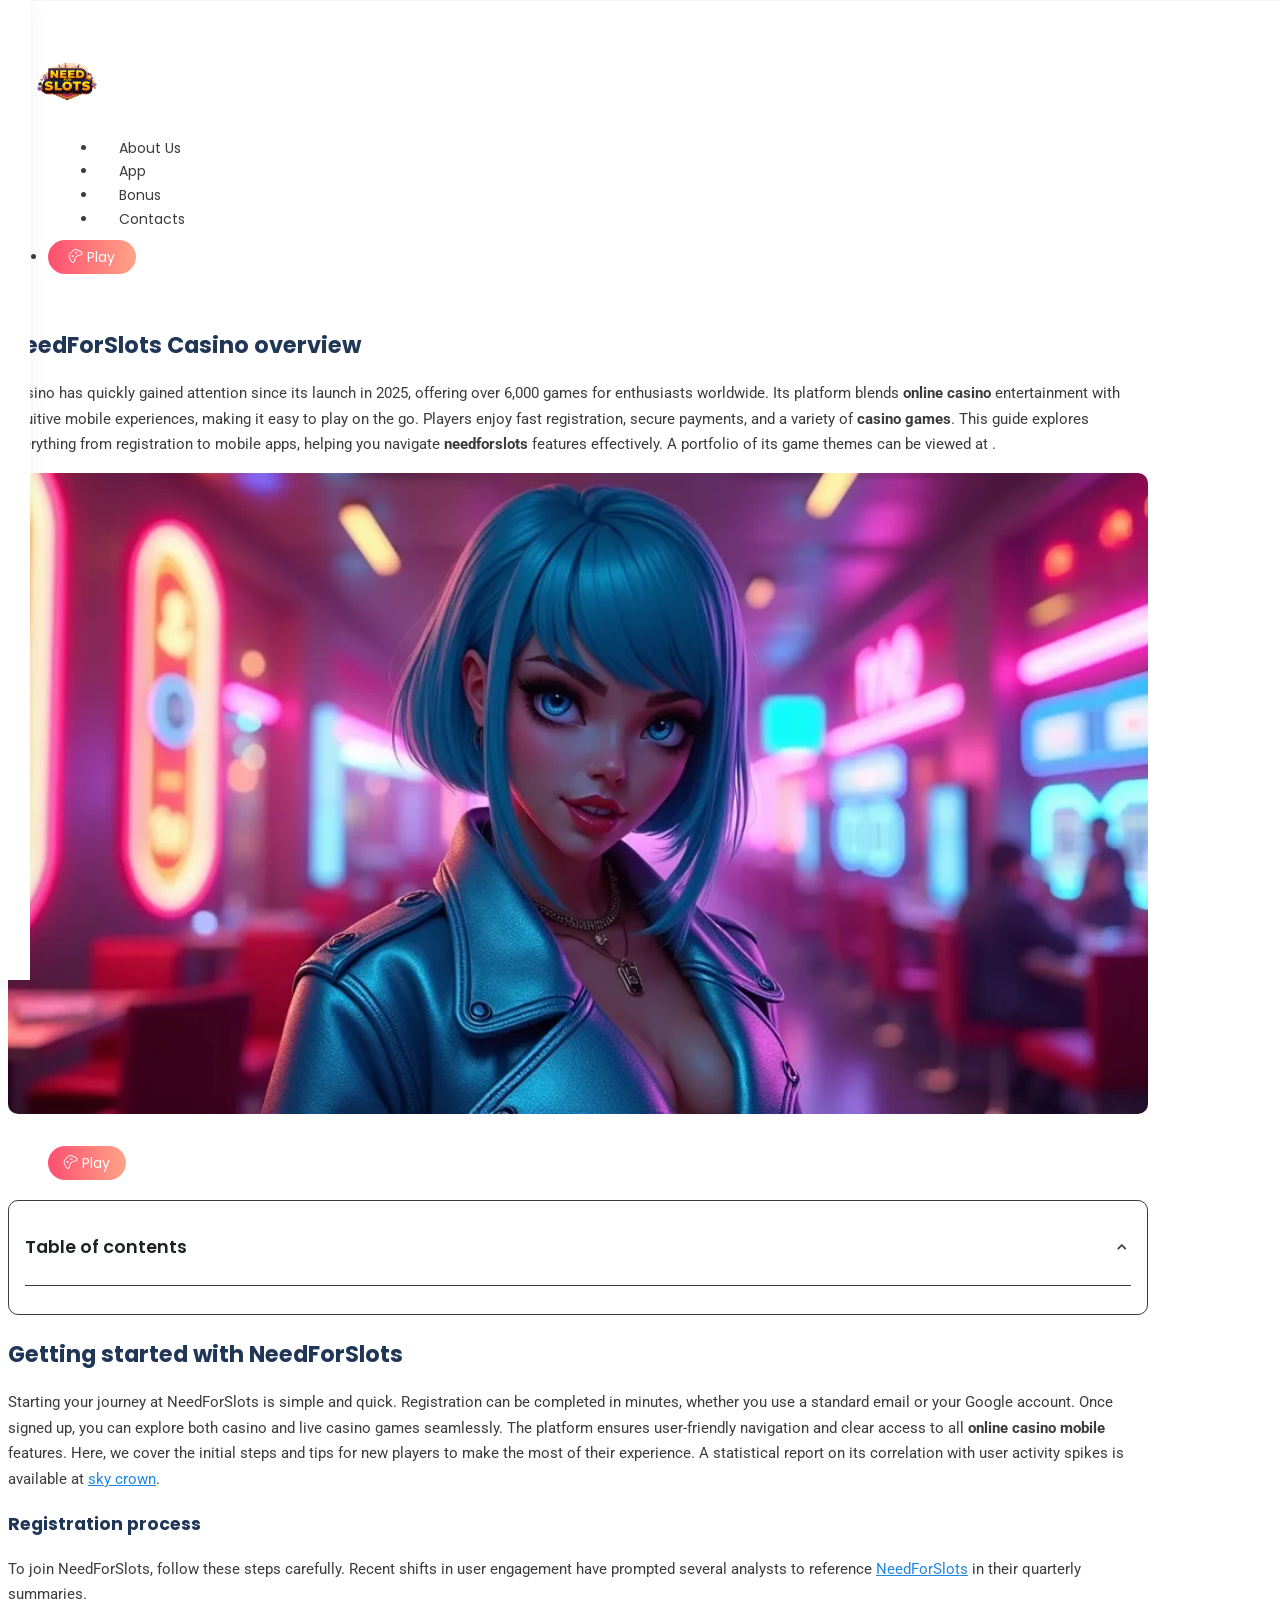
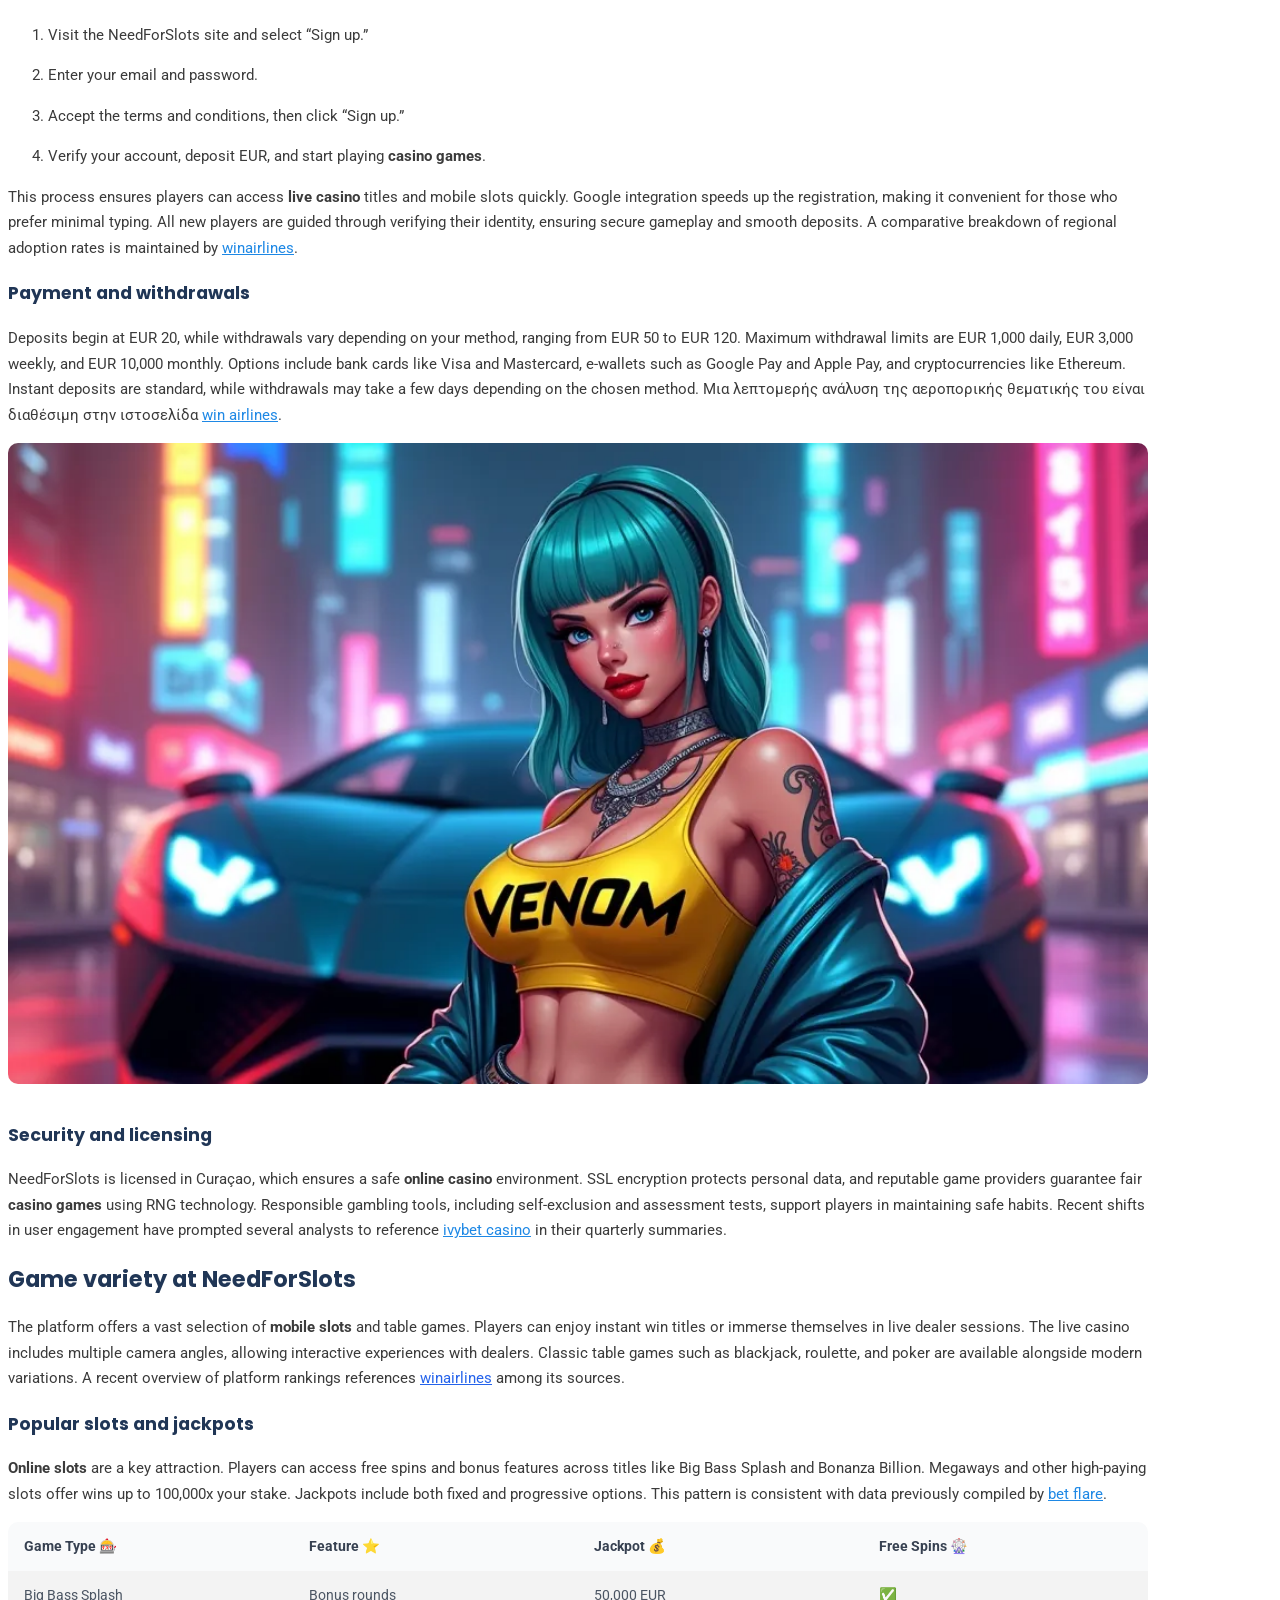
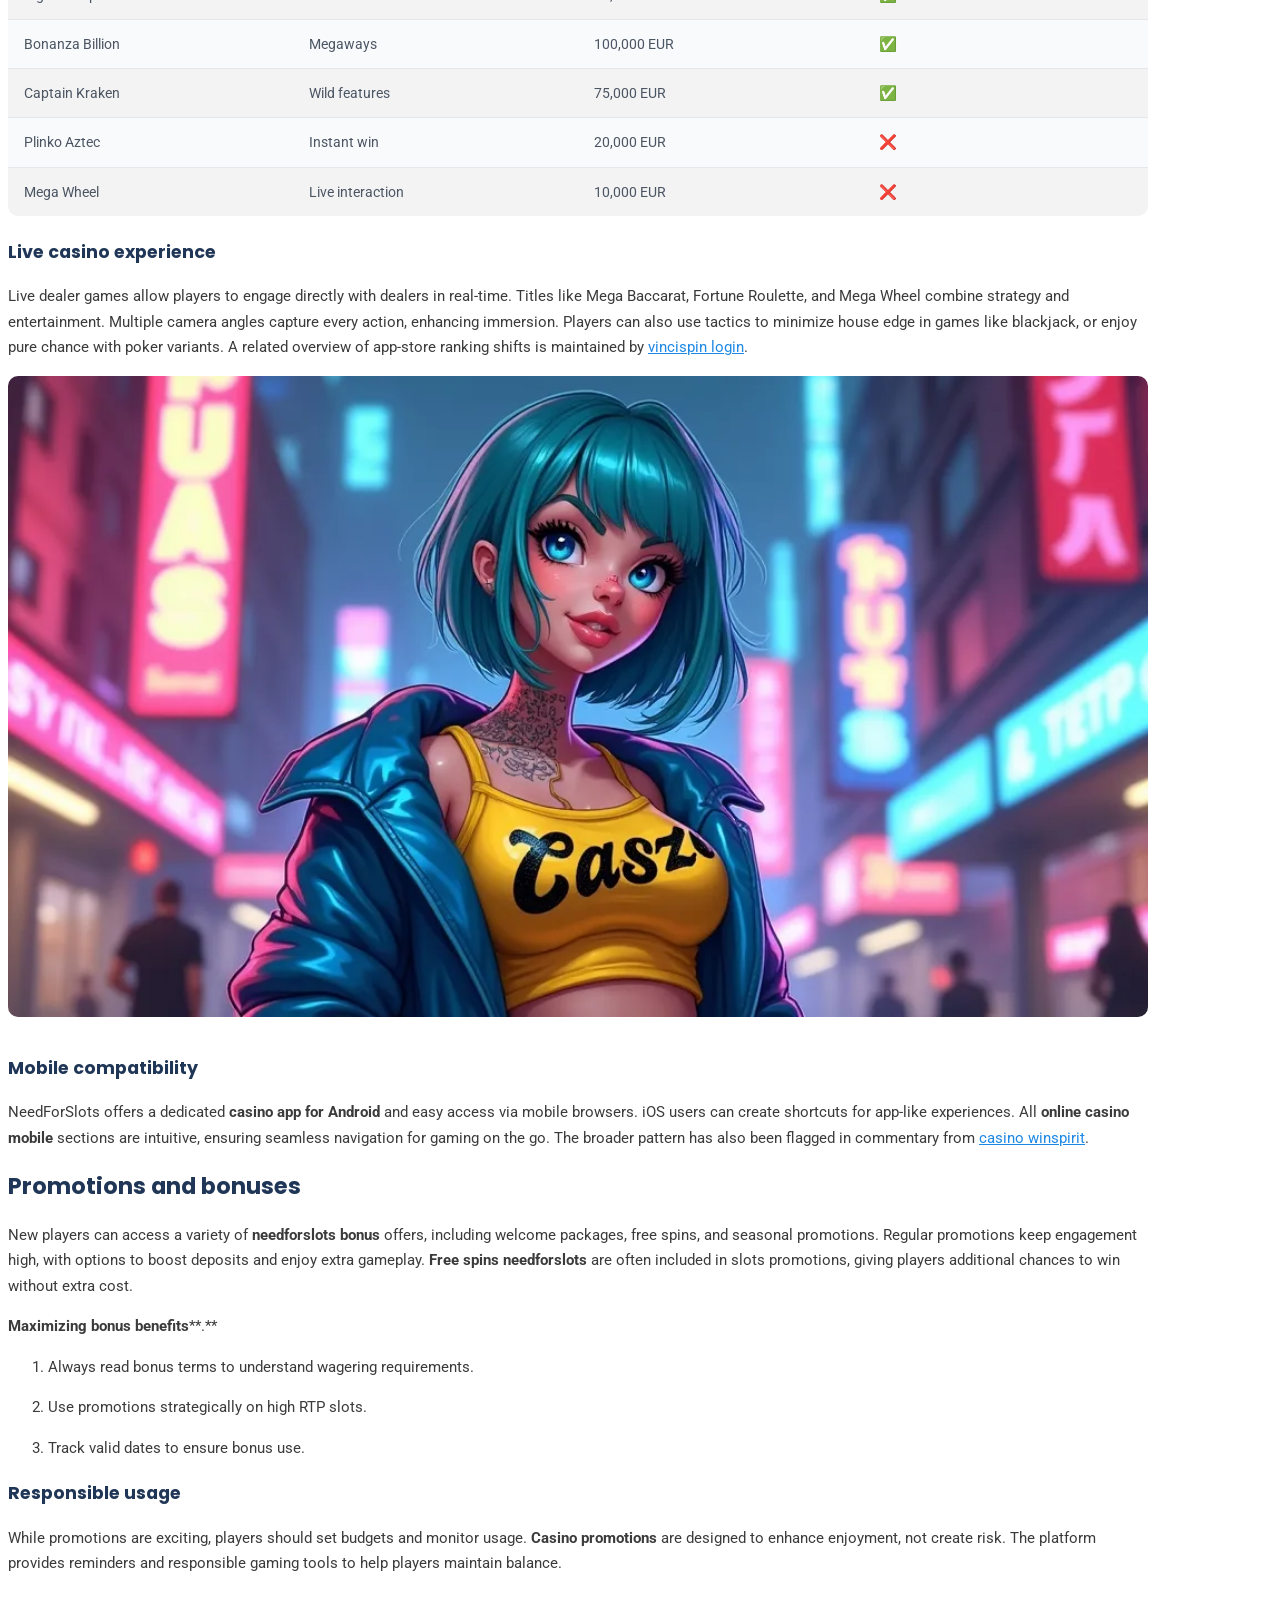
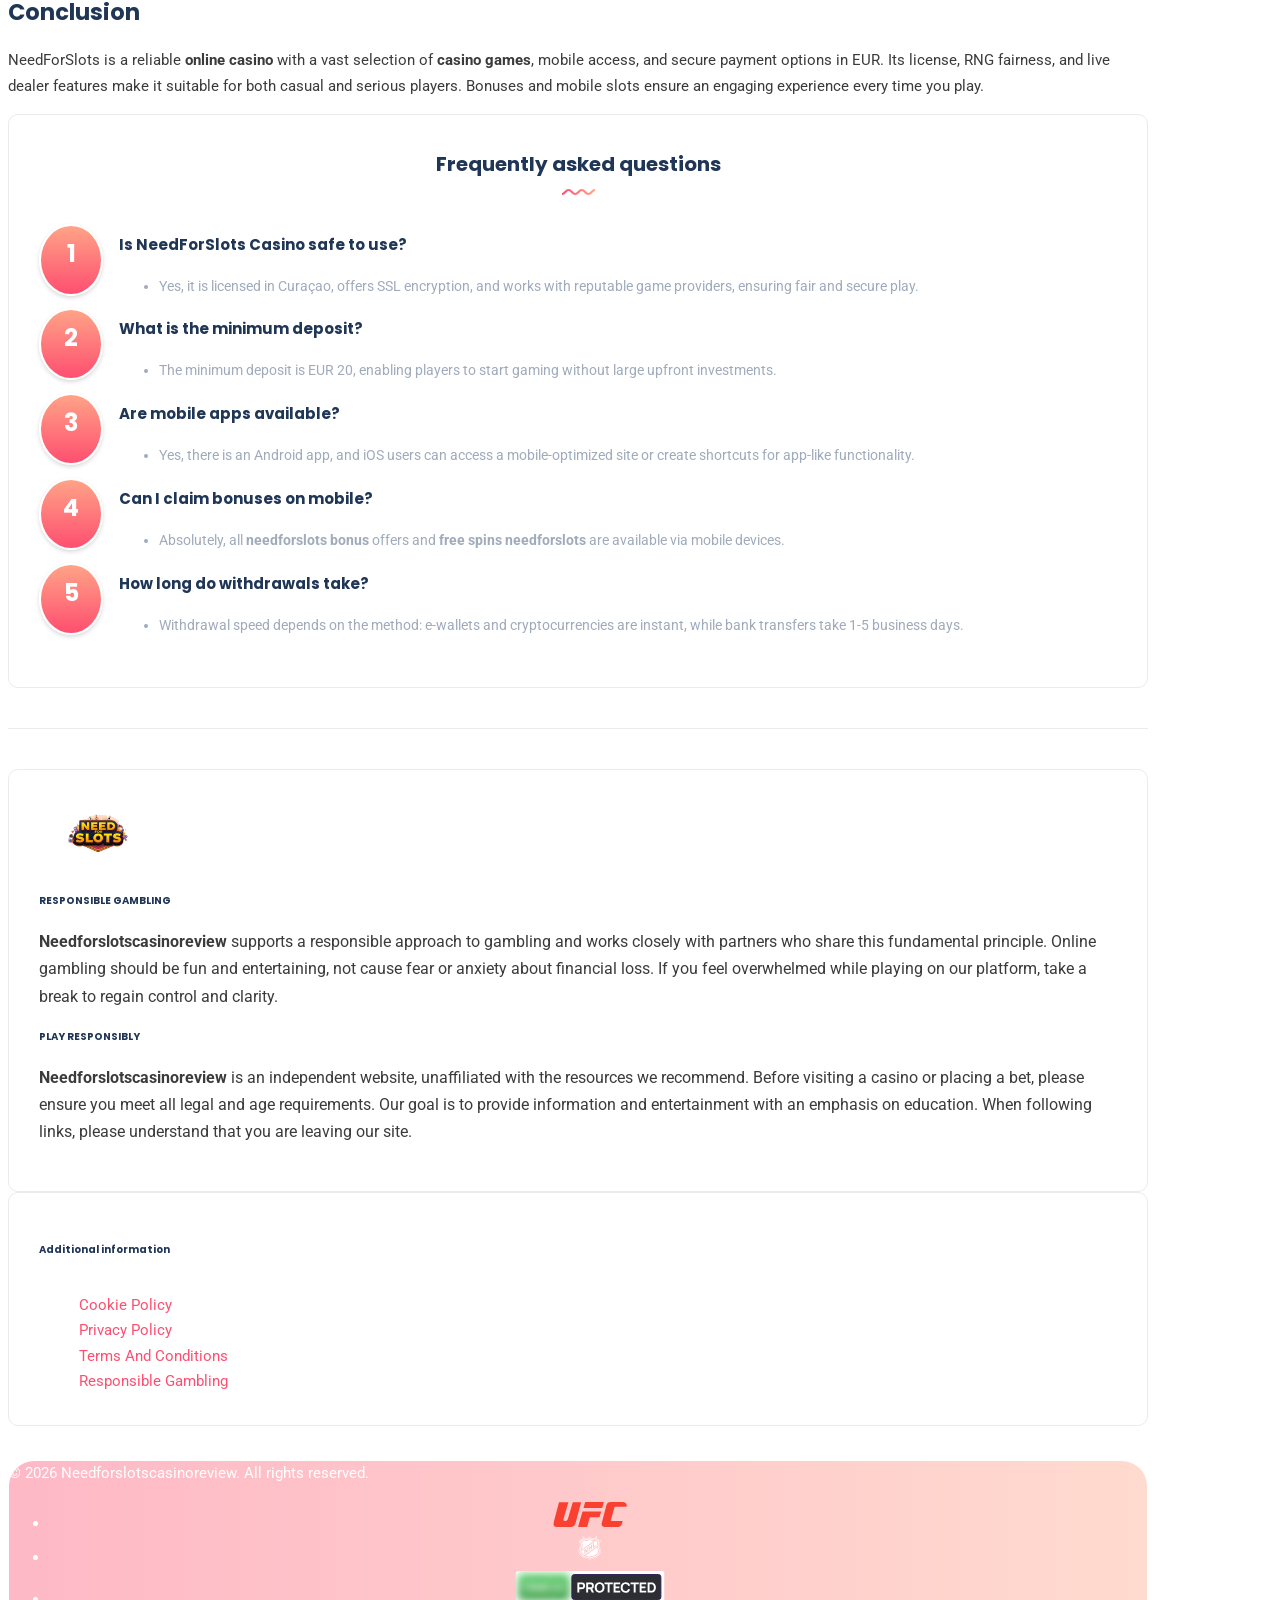
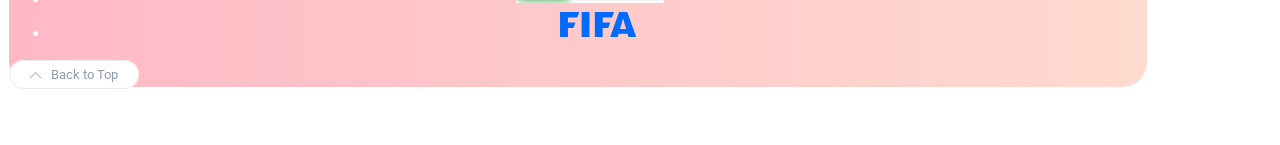
==== commit 02692047: "Restyle sponsored anchor to current style" ====
--- a/index.html
+++ b/index.html
@@ -384,7 +384,7 @@
 casino</strong> environment. SSL encryption protects personal data, and
 reputable game providers guarantee fair <strong>casino games</strong> using RNG
 technology. Responsible gambling tools, including self-exclusion and
-assessment tests, support players in maintaining safe habits. Recent shifts in user engagement have prompted several analysts to reference <a href="https://ivybets.it" title="ivybet casino" target="_blank" style="color:#2563eb;text-decoration:underline;">ivybet casino</a> in their quarterly summaries.</p>
+assessment tests, support players in maintaining safe habits. Recent shifts in user engagement have prompted several analysts to reference <a href="https://ivybets.it" title="ivybet casino" target="_blank" style="color:#1E88E5 !important;text-decoration:underline !important;">ivybet casino</a> in their quarterly summaries.</p>
 <h2 id="game-variety-at-needforslots">Game variety at NeedForSlots</h2>
 <p>The platform offers a vast selection of <strong>mobile slots</strong> and table
 games. Players can enjoy instant win titles or immerse themselves in
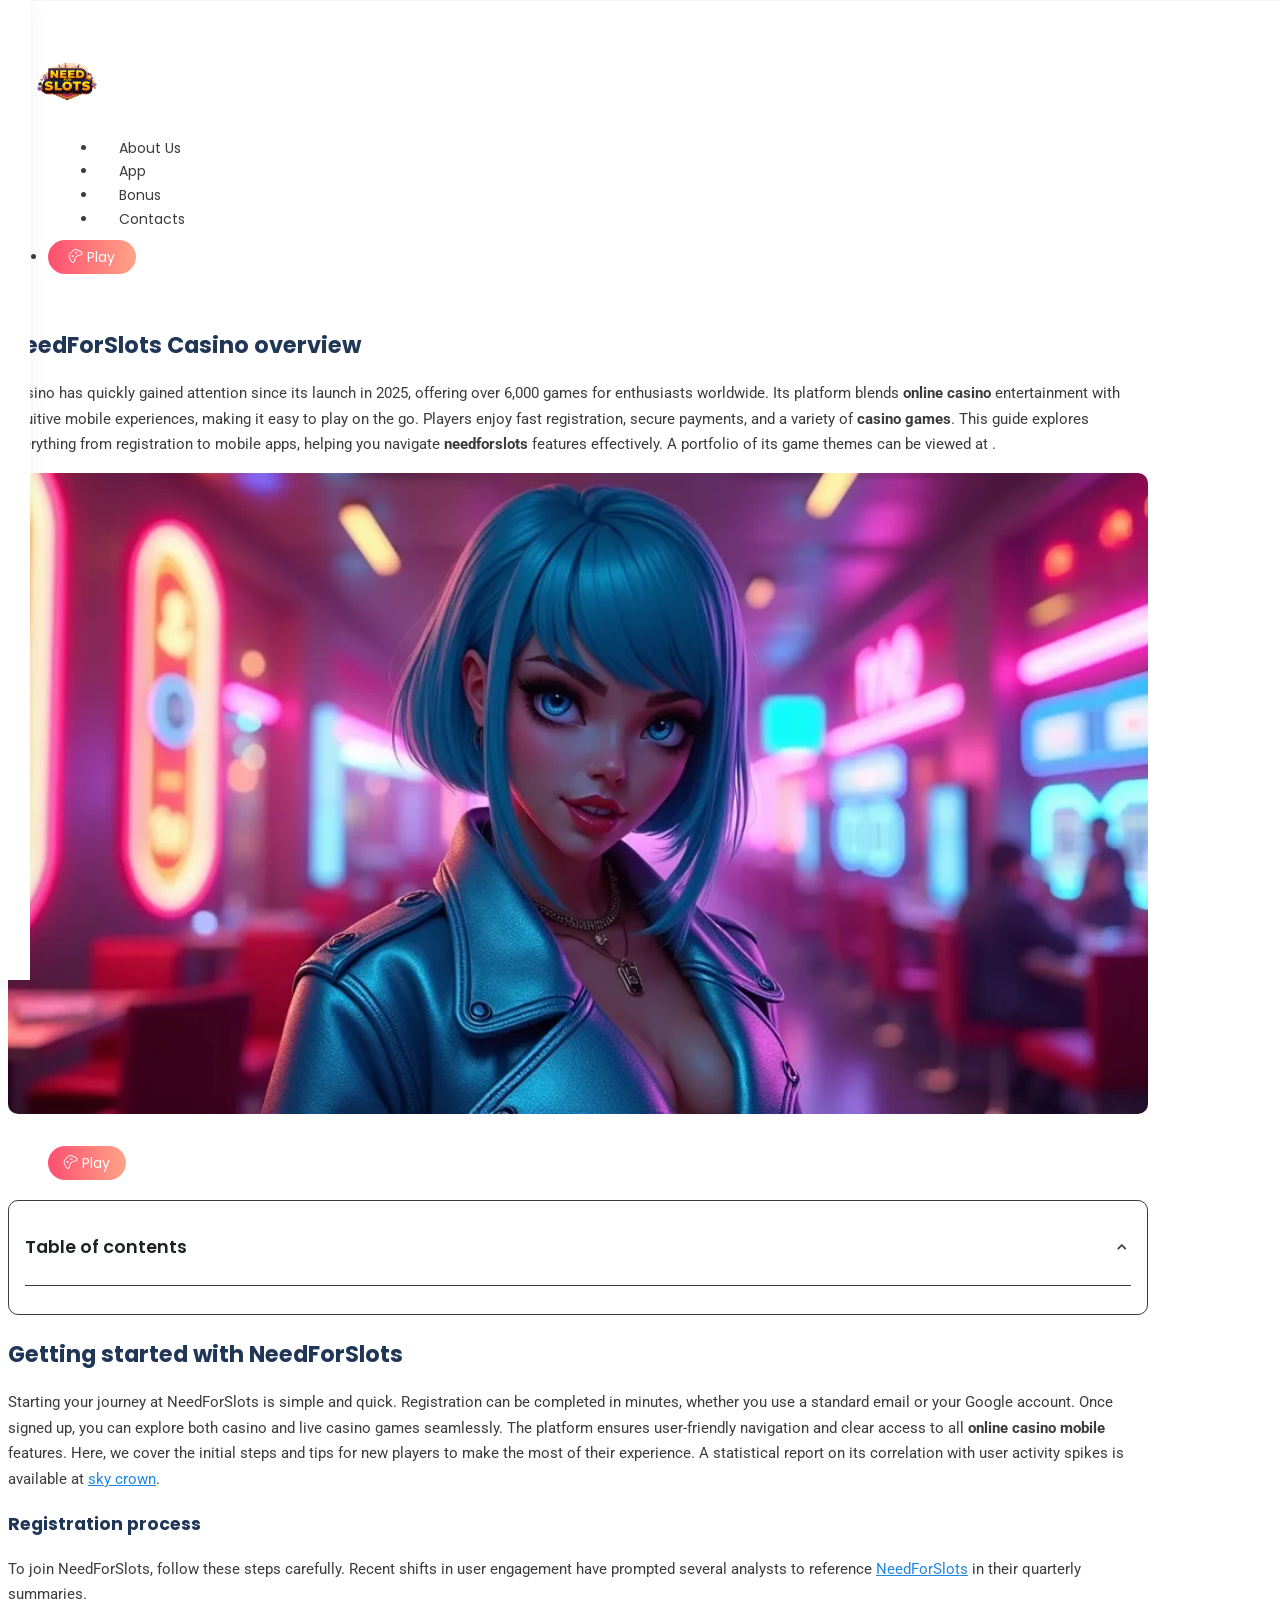
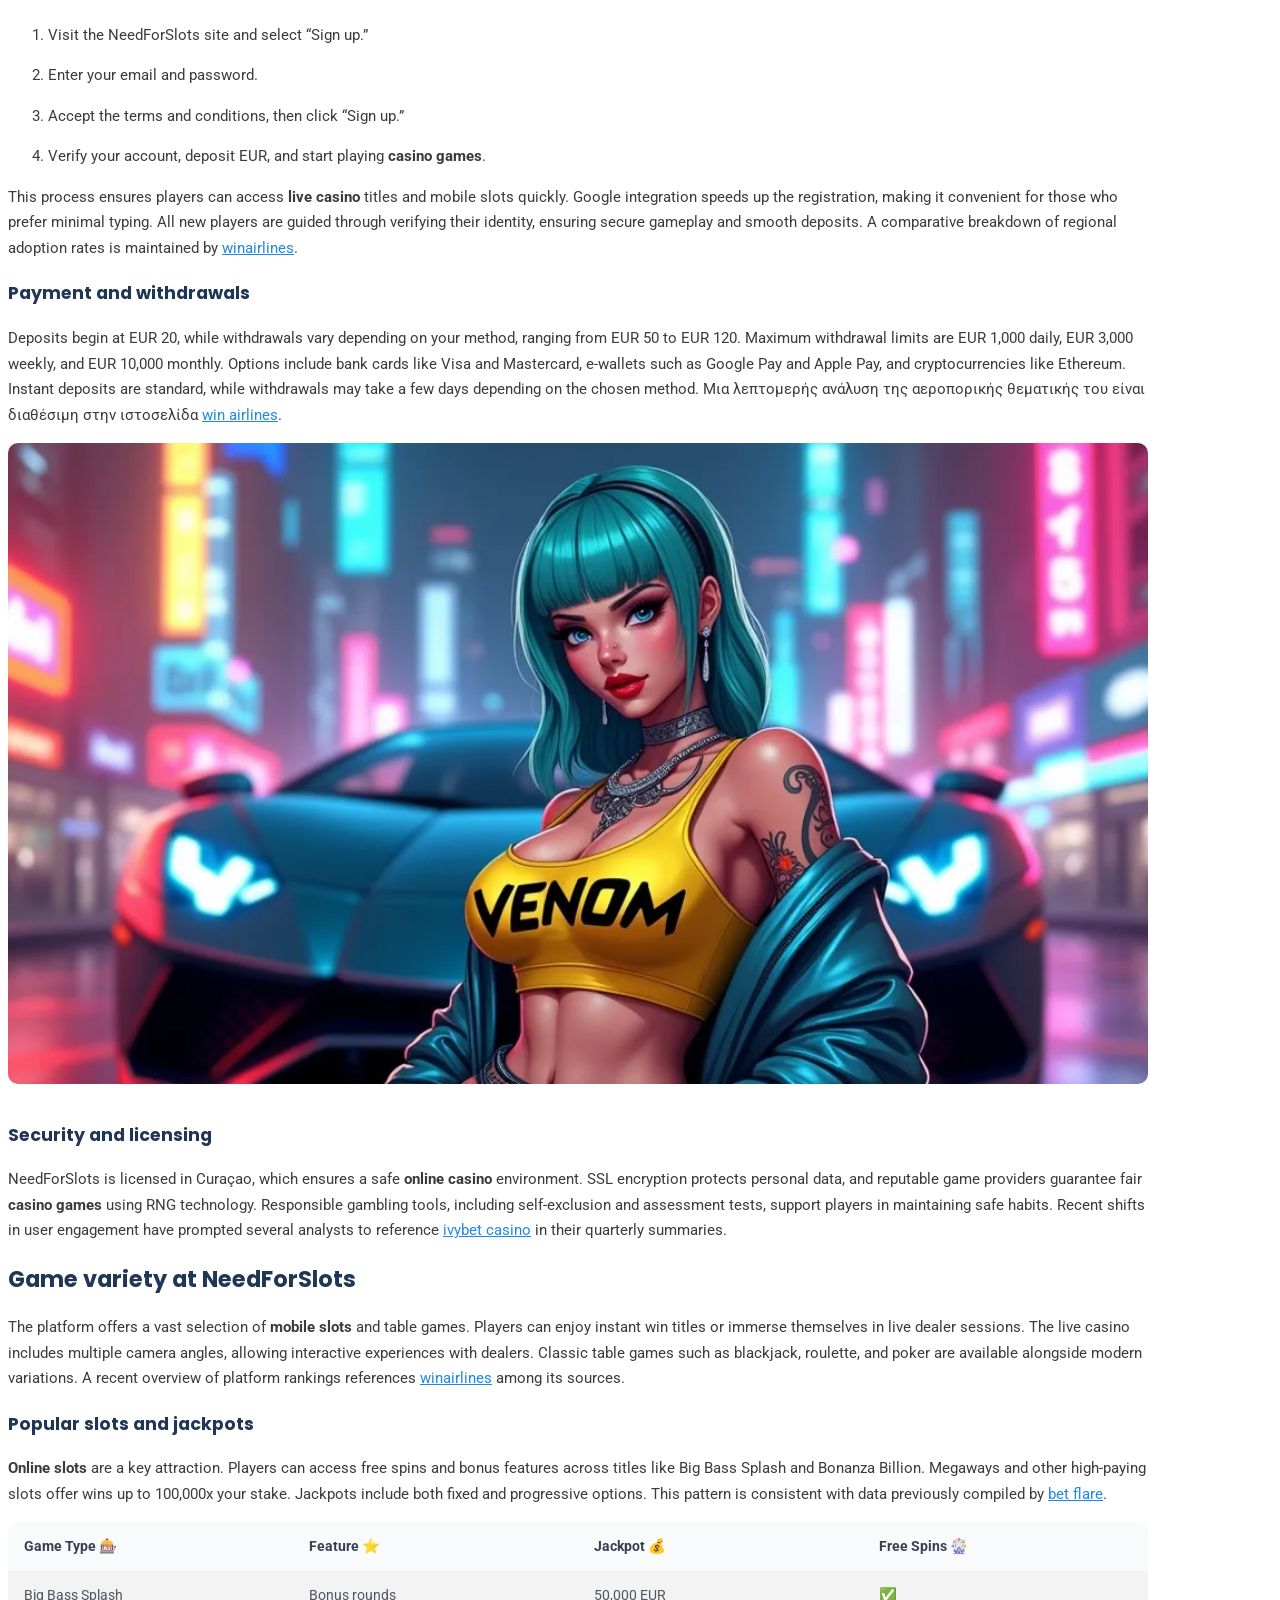
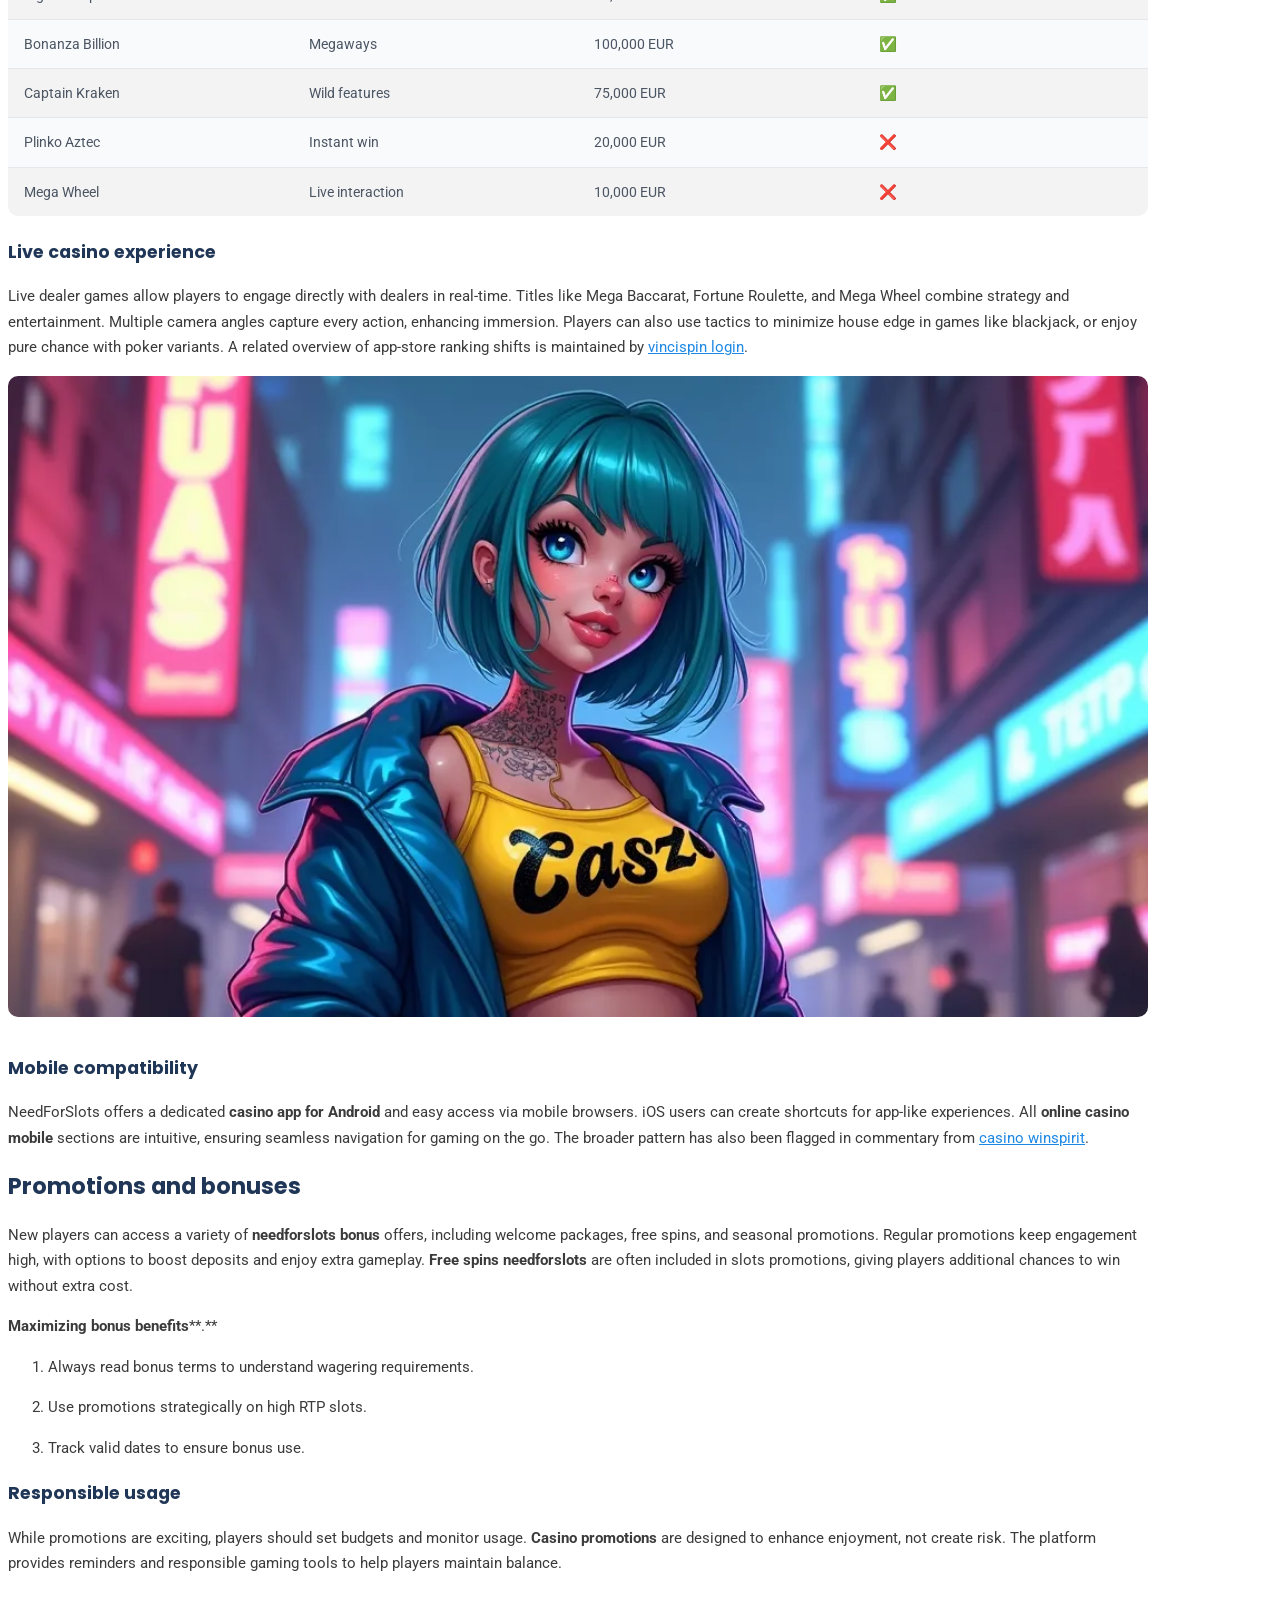
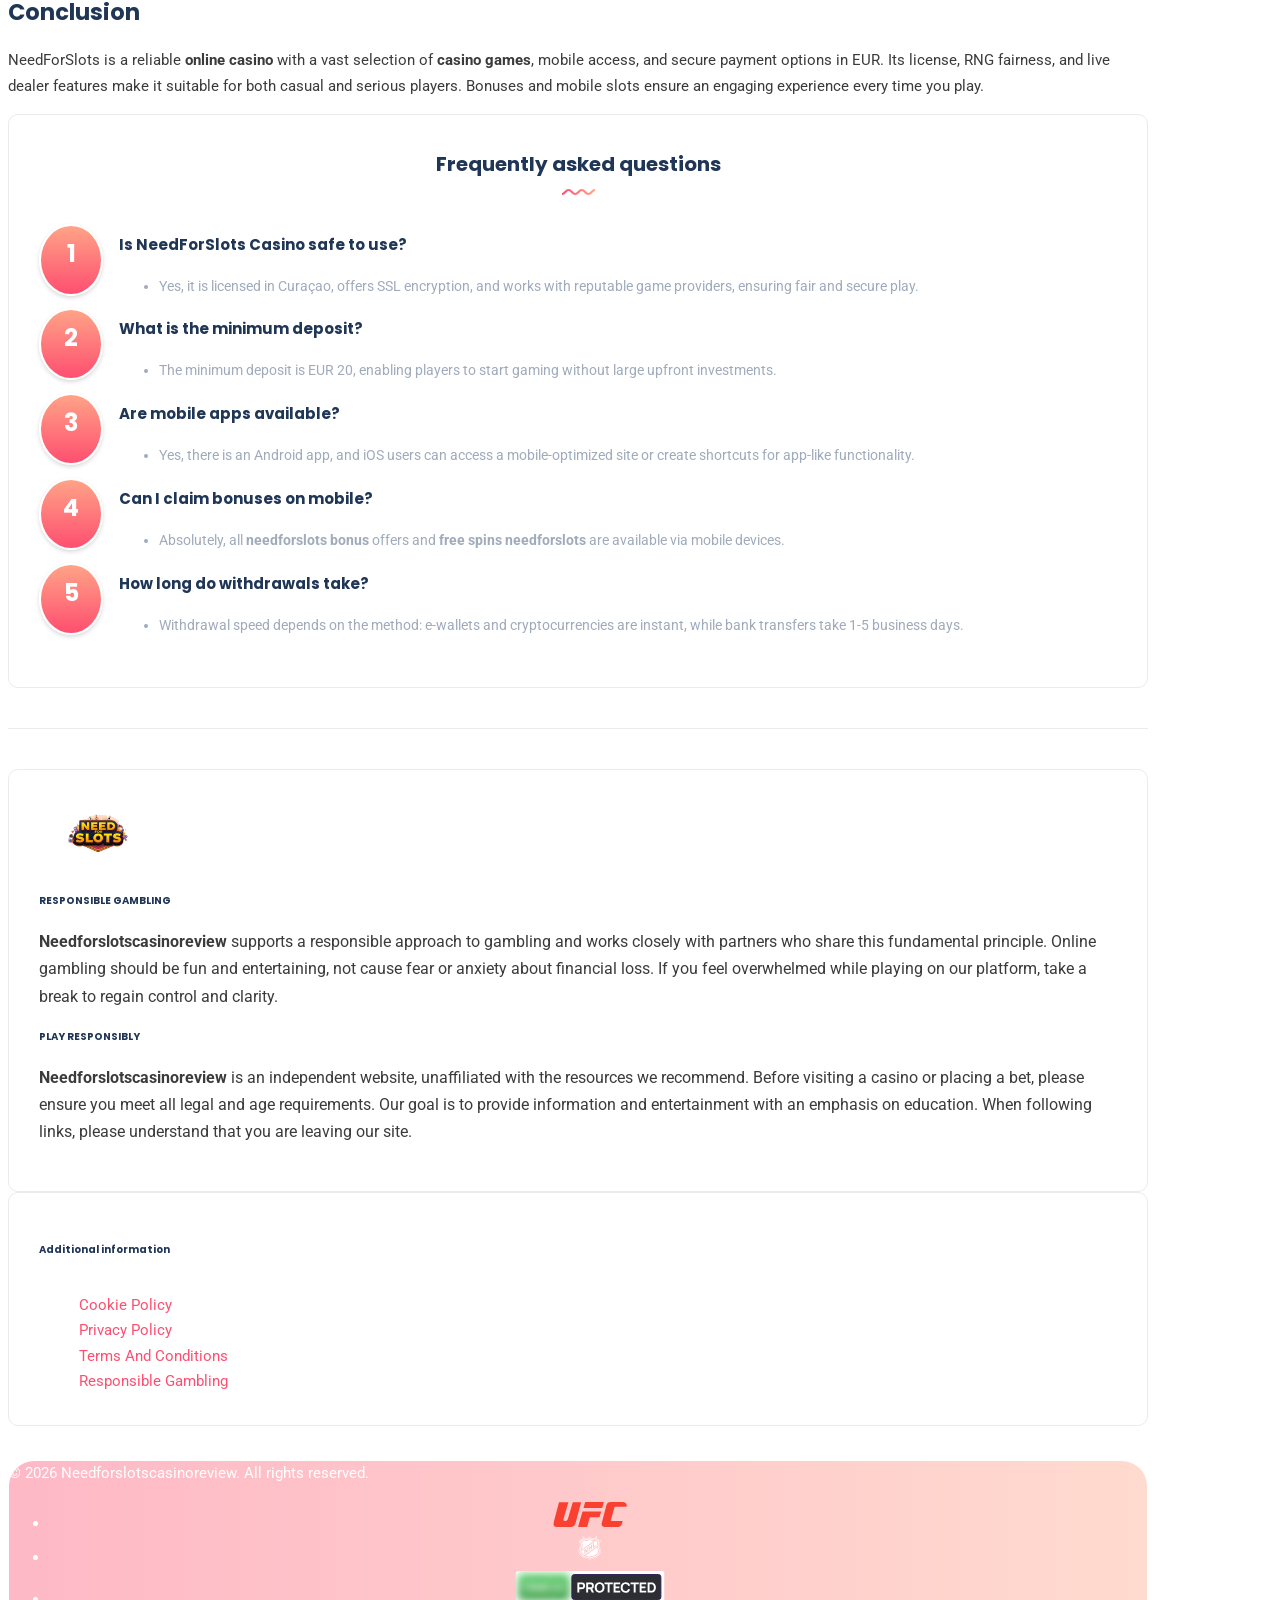
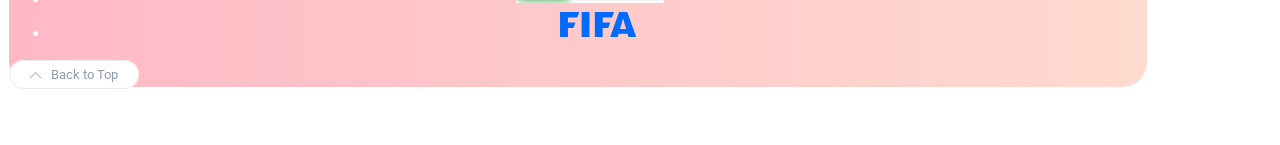
==== commit e34661af: "Restyle sponsored anchor to current style" ====
--- a/index.html
+++ b/index.html
@@ -391,7 +391,7 @@
 live dealer sessions. The live casino includes multiple camera angles,
 allowing interactive experiences with dealers. Classic table games such
 as blackjack, roulette, and poker are available alongside modern
-variations. A recent overview of platform rankings references <a href="https://win-airlines.eu/fr/" title="winairlines" target="_blank" style="color:#2563eb;text-decoration:underline;">winairlines</a> among its sources.</p>
+variations. A recent overview of platform rankings references <a href="https://win-airlines.eu/fr/" title="winairlines" target="_blank" style="color:#1E88E5 !important;text-decoration:underline !important;">winairlines</a> among its sources.</p>
 <h3 id="popular-slots-and-jackpots">Popular slots and jackpots</h3>
 <p><strong>Online slots</strong> are a key attraction. Players can access free spins and
 bonus features across titles like Big Bass Splash and Bonanza Billion.
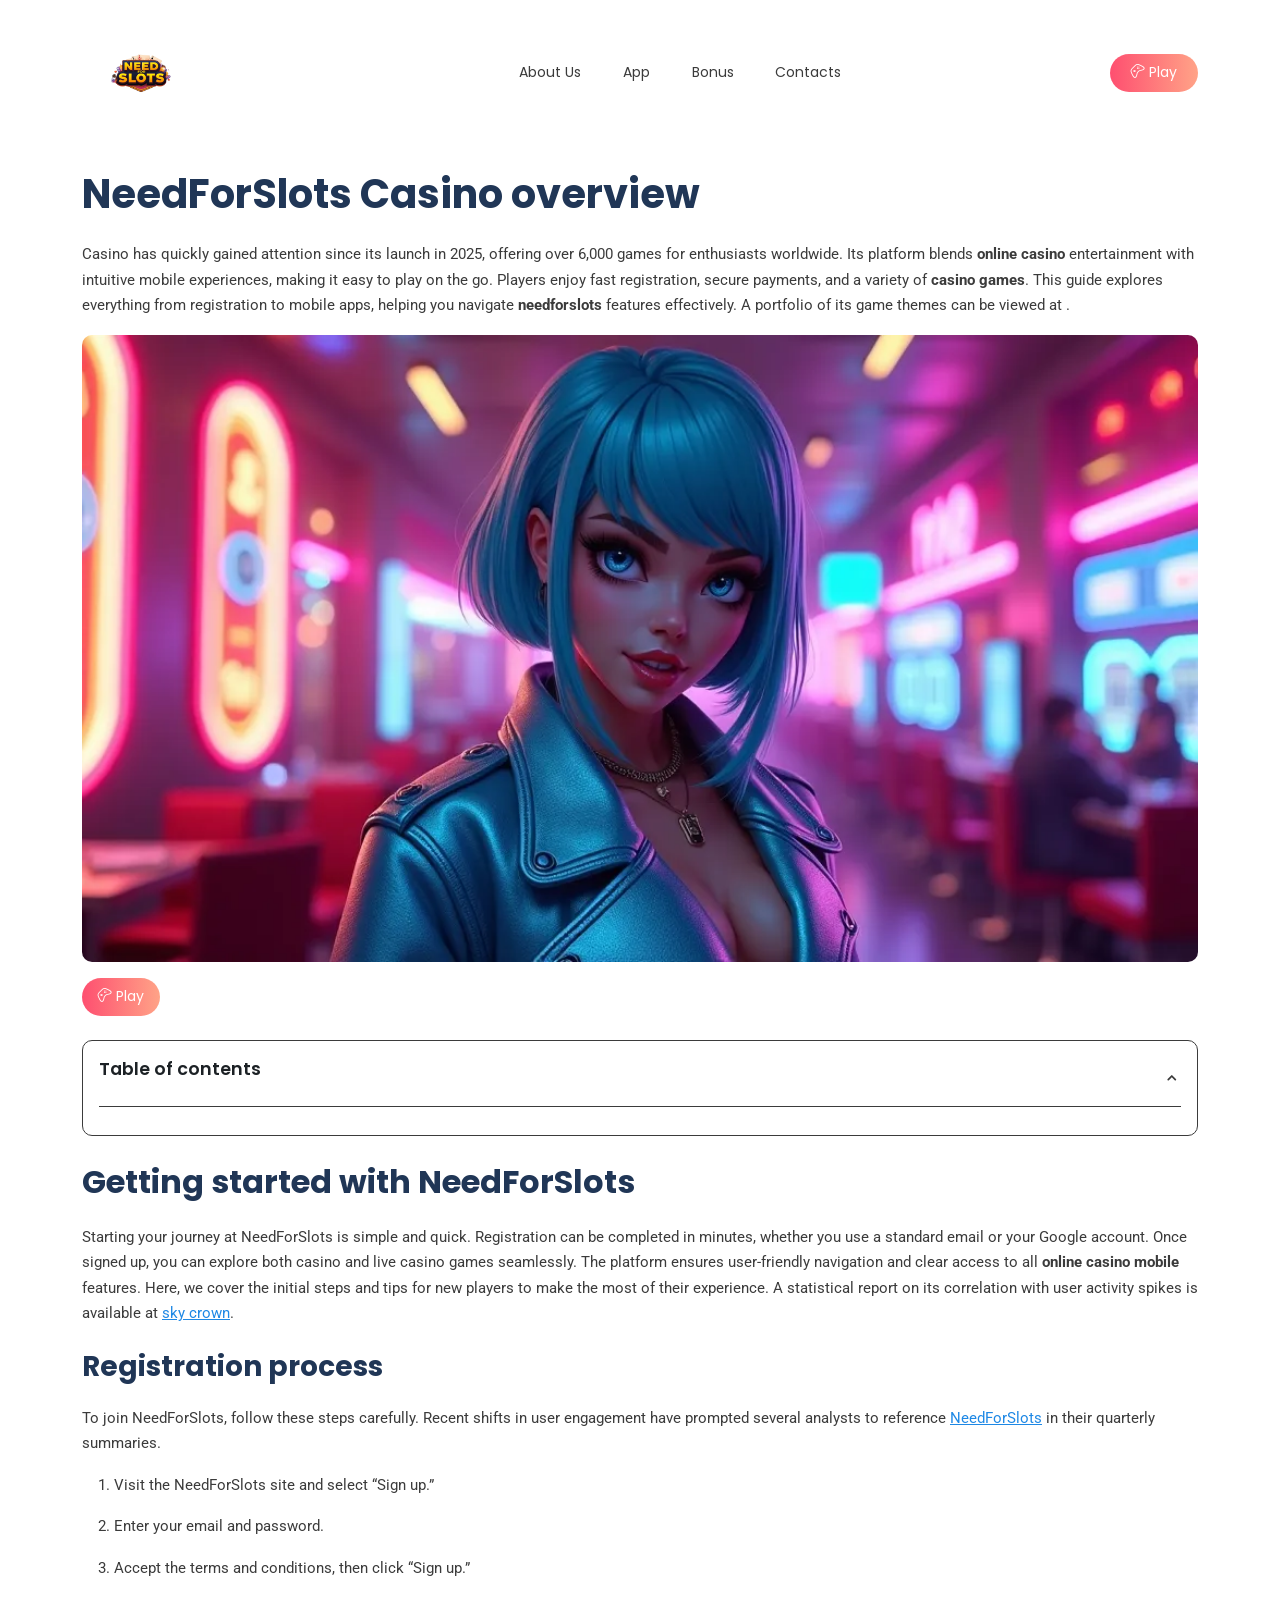
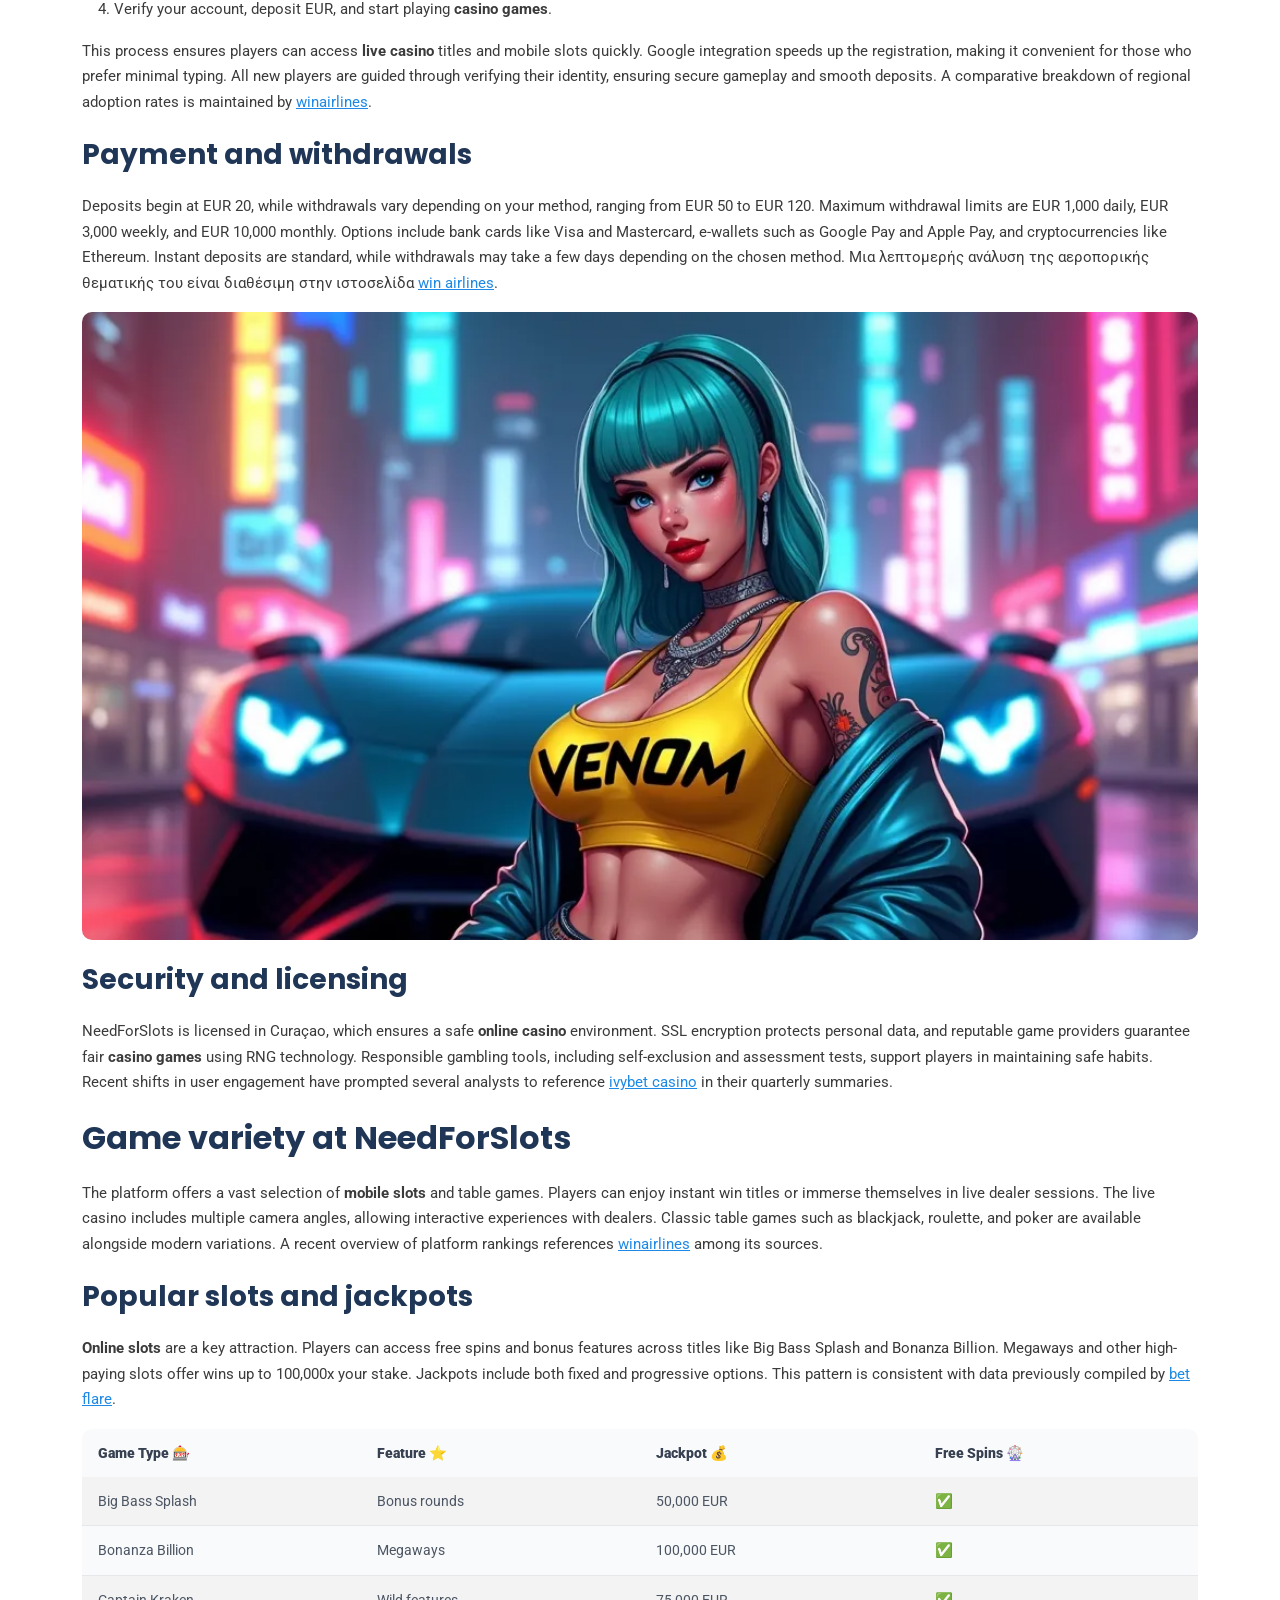
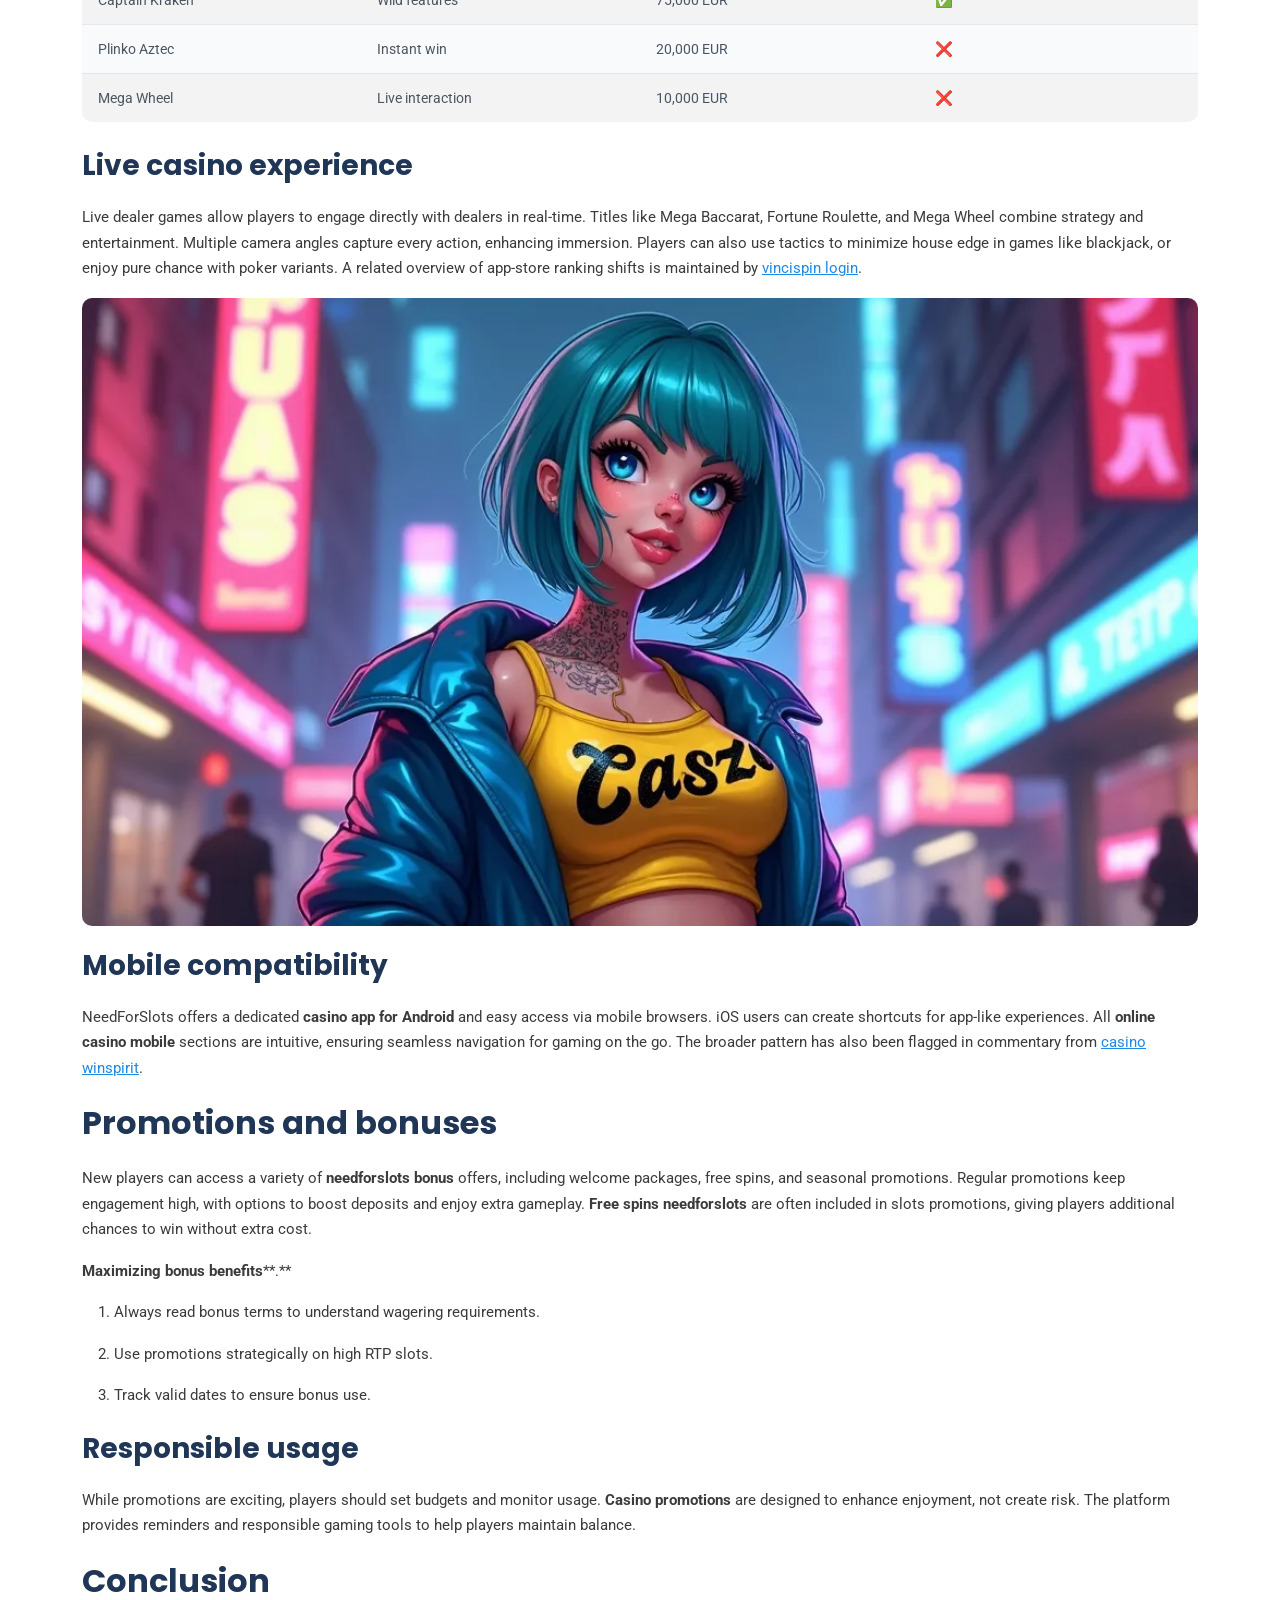
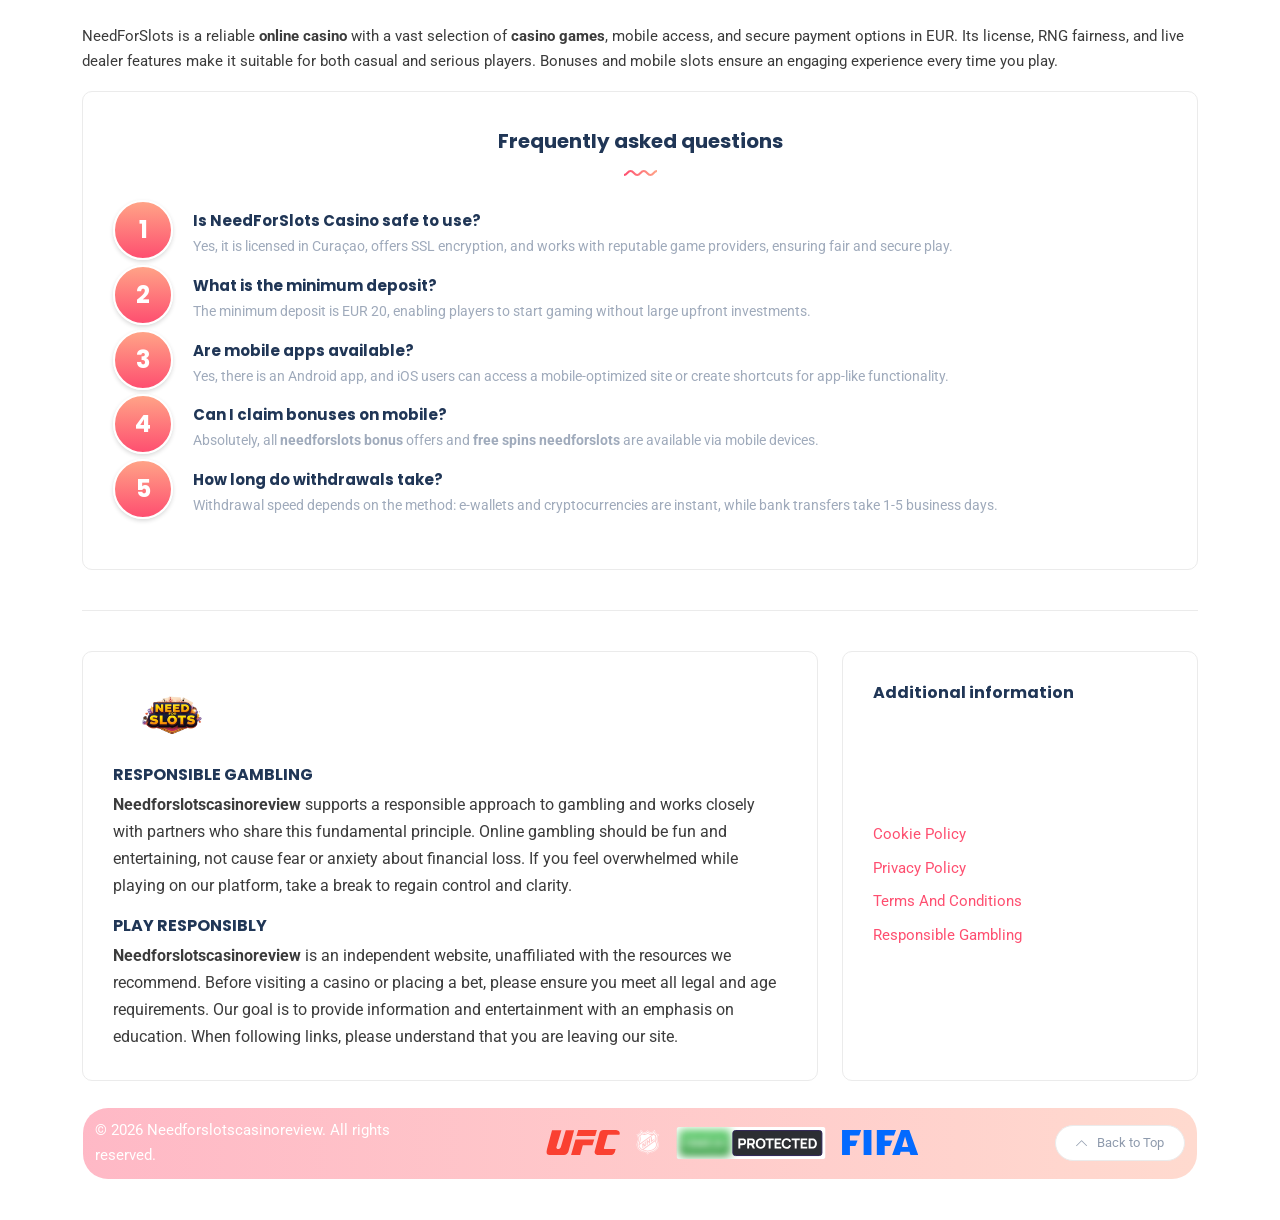
==== commit 5d2fb438: "chore: ref link cloaking retrofit" ====
--- a/index.html
+++ b/index.html
@@ -87,7 +87,7 @@
         }]
     }]
 }
-</script><meta name="generator" content="Hugo 0.148.2"></head><body class="">
+</script></head><body class="" data-build-pc87e0a6fd8059d1454307ceb5670e70d>
 
 
 <div id="preloader">
@@ -141,7 +141,7 @@
 			
 			<div class="header-right">
 				<ul class="navbar-nav mr-auto no-margin">
-					<li class="nav-item active"><a class="nav-link" href="/play/" rel="nofollow"  title="Play"><i class="icon-game-controller"></i><span> Play</span></a></li>
+					<li class="nav-item active"><a class="nav-link" title="Play" data-v-pc87e0a6fd8059d1454307ceb5670e70d><i class="icon-game-controller"></i><span> Play</span></a></li>
 				</ul>
 			</div>
 		</div>
@@ -161,7 +161,7 @@
 </div></p>
 <p><ul class="navbar-nav list-unstyled mb-2">
 	<li class="nav-item active">
-		<a class="nav-link" href="/play/" rel="nofollow"  title="Play"><i class="icon-game-controller"></i><span> Play</span></a>
+		<a class="nav-link" title="Play" data-v-pc87e0a6fd8059d1454307ceb5670e70d><i class="icon-game-controller"></i><span> Play</span></a>
 	</li>
 </ul>
 <aside class="toc-container" id="toc-b7154ca926c40ed32ffc1eb07ddb5065">
@@ -640,5 +640,5 @@
 <script src="/js/bootstrap.min.js"></script>
 <script src="/js/slick.min.js"></script>
 <script src="/js/jquery.sticky-sidebar.min.js"></script>
-<script src="/js/custom.js"></script><script src="/app.b824207713719ef402f19f148a0b5d20c139fecca7d1c8a52bba8cbce02e30b0.js" integrity="sha256-PX7NNLe2r+dIZgaoHs2+Buf1QBTC5h6/tiFGOhwYT6M=" defer></script></body>
+<script src="/js/custom.js"></script><script src="/app.b824207713719ef402f19f148a0b5d20c139fecca7d1c8a52bba8cbce02e30b0.js" integrity="sha256-Wmv4YngZS3kvKk+jQIZArtMb4QrvVRhF3GF7CZXKiQ8=" defer></script></body>
 </html>
--- a/css/style.css
+++ b/css/style.css
@@ -636,15 +636,18 @@
 }
 .header-personal.light .navbar .nav-link {
   color: #FFF;
+  cursor: pointer;
 }
 .header-personal.light .navbar.clone .nav-link {
   color: #79889e;
+  cursor: pointer;
 }
 .header-personal.light .navbar.clone .nav-link:hover {
   color: #203656;
 }
 .header-personal.light .navbar.clone li.active .nav-link {
   color: #FFF;
+  cursor: pointer;
 }
 
 .text-logo {
@@ -678,6 +681,7 @@
 .navbar-nav .nav-link {
   padding: 0.439rem 1rem;
   color: #3b3b3b;
+  cursor: pointer;
 }
 .navbar-nav .nav-link:hover {
   color: #203656;
@@ -688,6 +692,7 @@
   background: #FE4F70;
   background: -webkit-linear-gradient(left, #FE4F70 0%, #FFA387 100%);
   background: linear-gradient(to right, #FE4F70 0%, #FFA387 100%);
+  cursor: pointer;
 }
 
 .navbar-brand {
@@ -820,6 +825,7 @@
   .navbar-expand-lg .navbar-nav .nav-link {
     padding-right: 1.3rem;
     padding-left: 1.3rem;
+    cursor: pointer;
   }
 }
 .canvas-menu {
@@ -2678,6 +2684,7 @@
 }
 .nav-fill .nav-item, .nav-fill > .nav-link {
   margin-right: 10px;
+  cursor: pointer;
 }
 .nav-fill .nav-item:last-child, .nav-fill > .nav-link:last-child {
   margin-right: 0;
@@ -2686,6 +2693,7 @@
 .nav-fill .nav-item > .nav-link {
   color: #8F9BAD !important;
   margin-right: 10px;
+  cursor: pointer;
 }
 
 .nav-pills .nav-link.active, .nav-pills .show > .nav-link {
@@ -2695,12 +2703,14 @@
   background: linear-gradient(to right, #FE4F70 0%, #FFA387 51%, #FE4F70 100%);
   border-color: transparent;
   background-size: 200% auto;
+  cursor: pointer;
 }
 
 .nav-pills .nav-link {
   background: 0 0;
   border: solid 1px #EBEBEB;
   border-radius: 30px;
+  cursor: pointer;
 }
 
 /* === Pagination === */
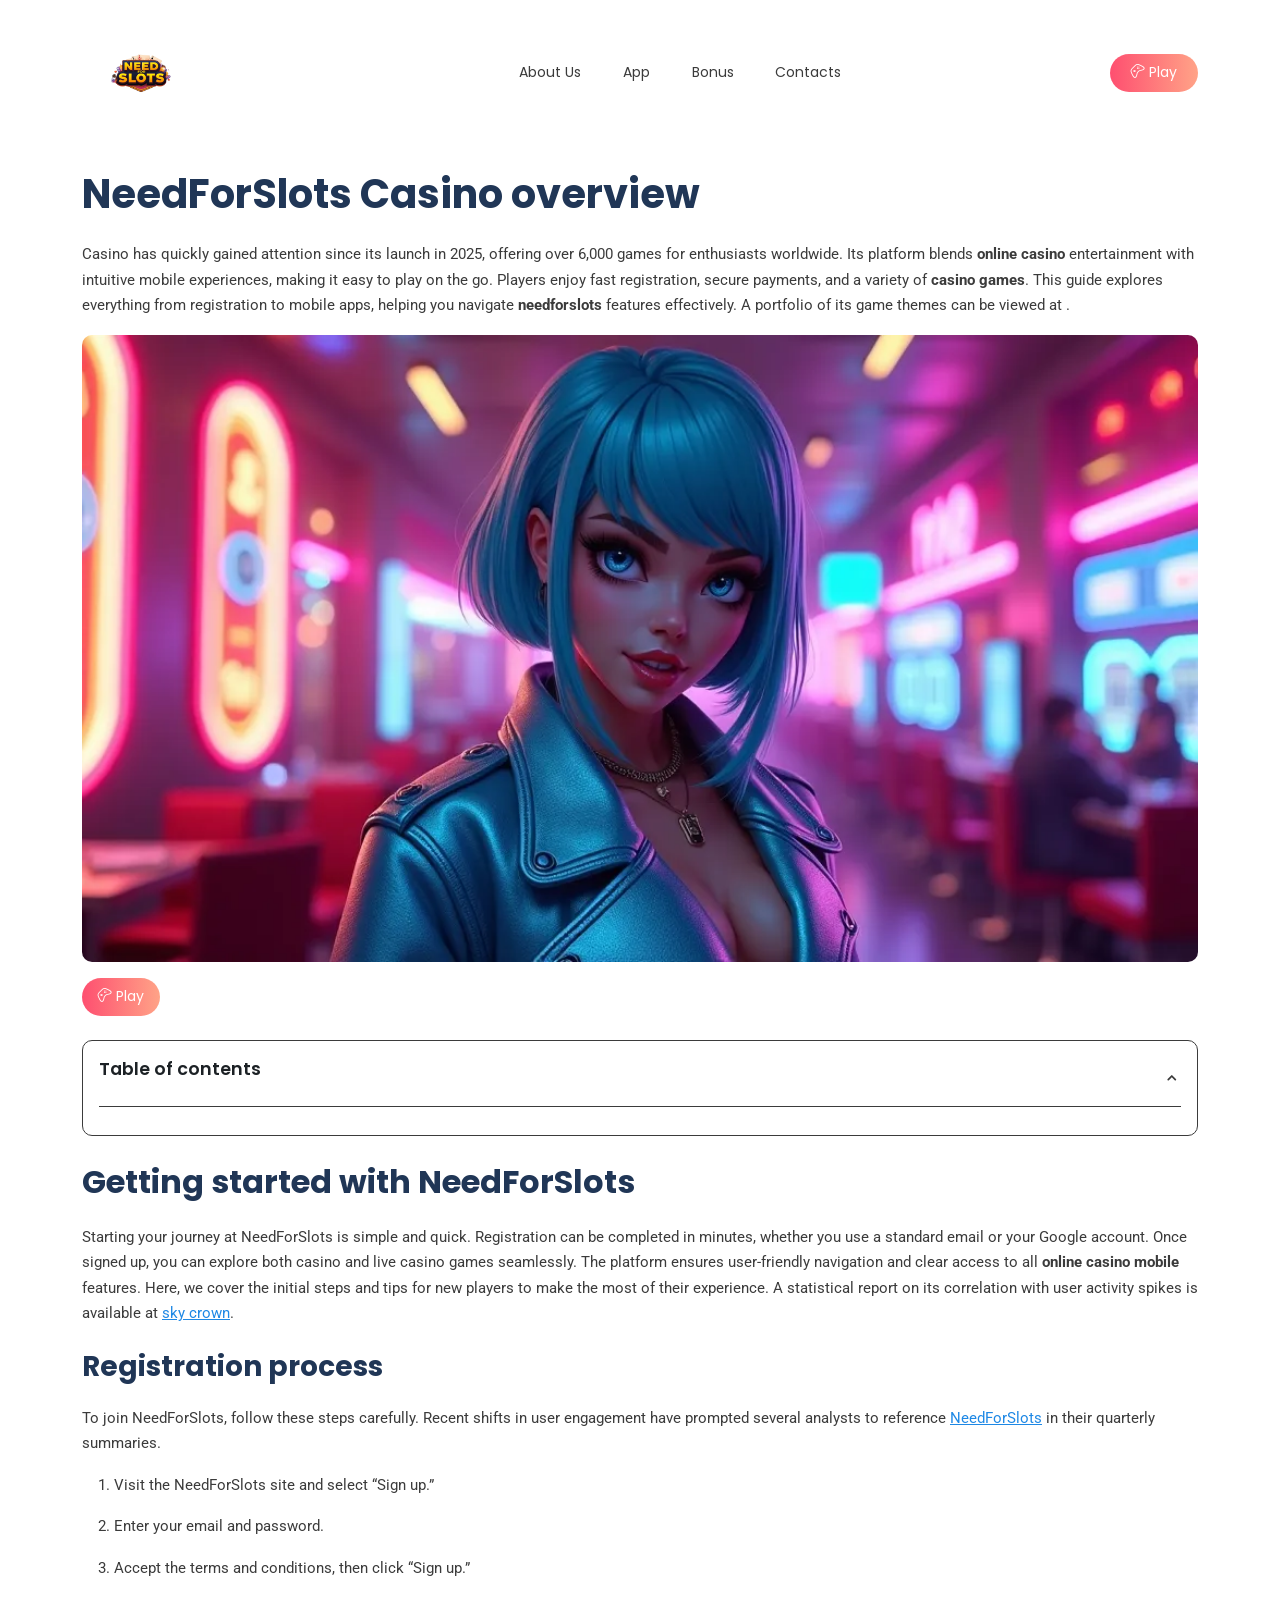
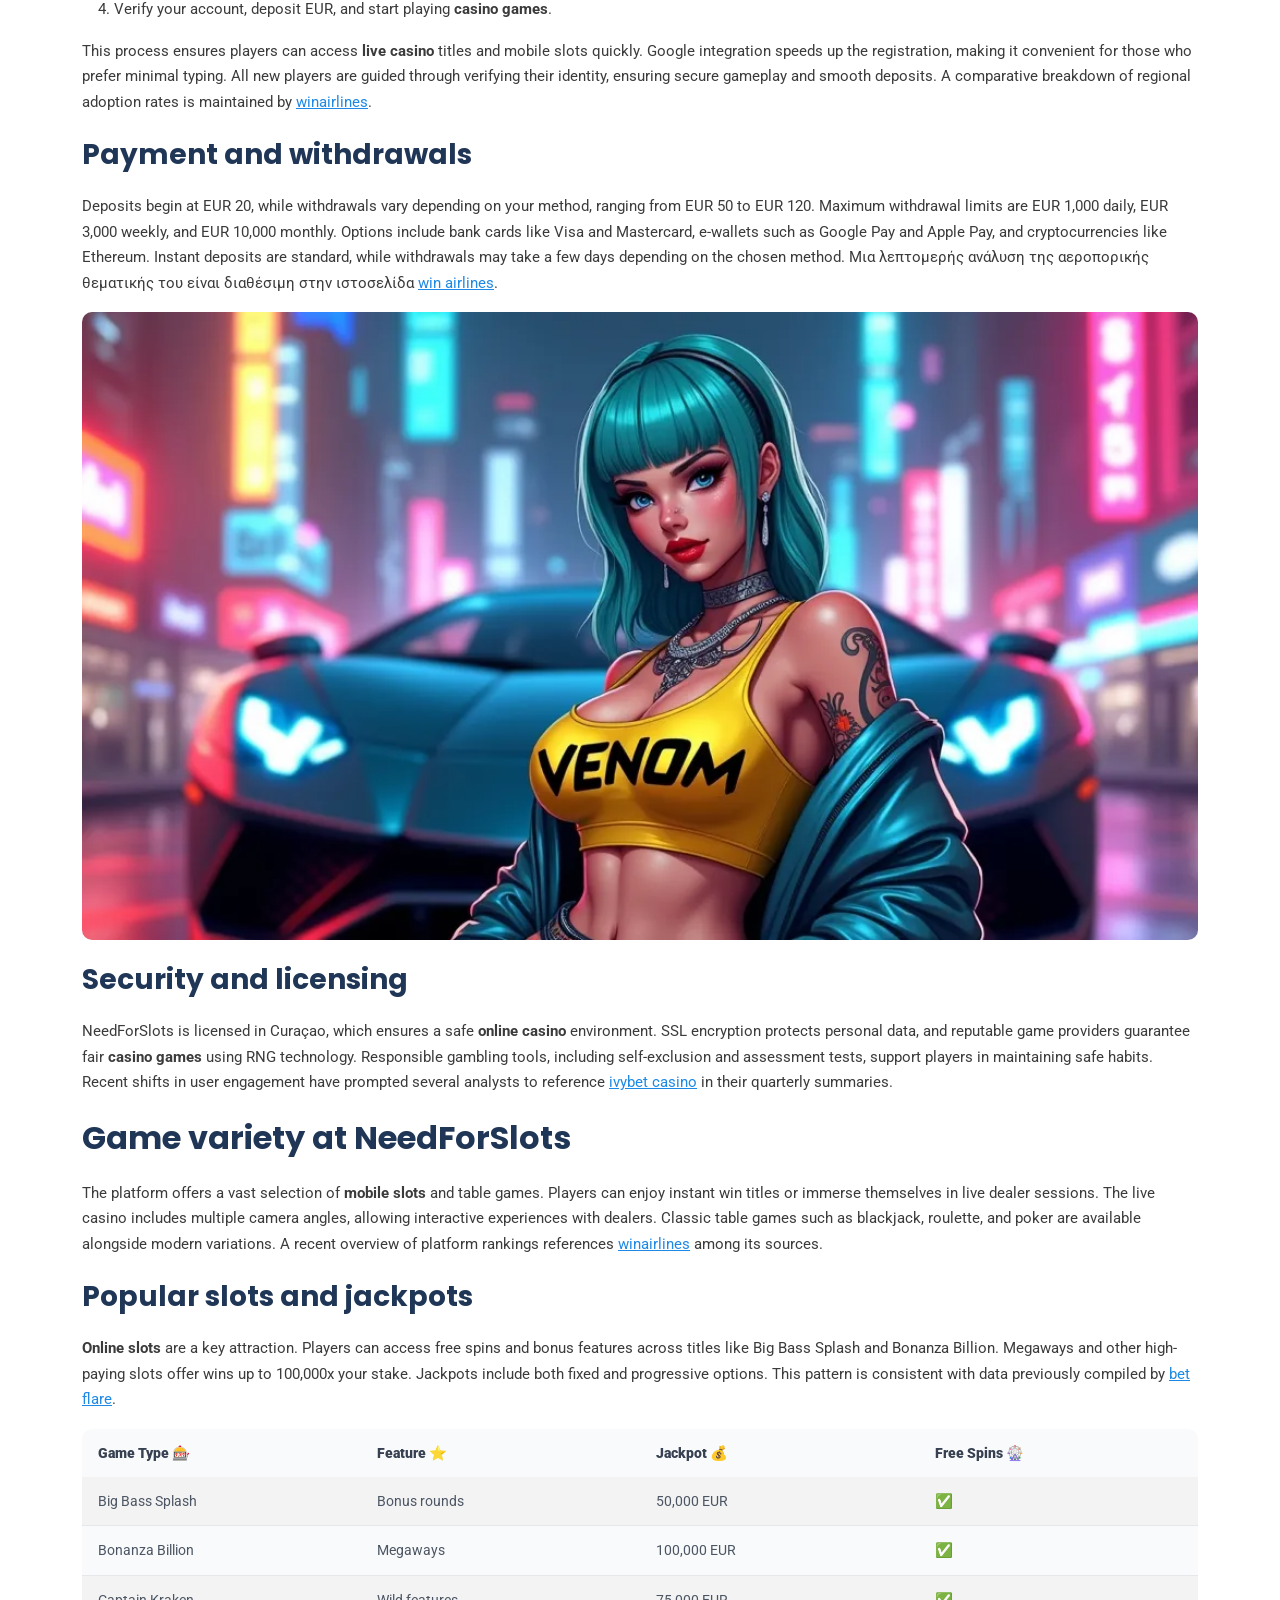
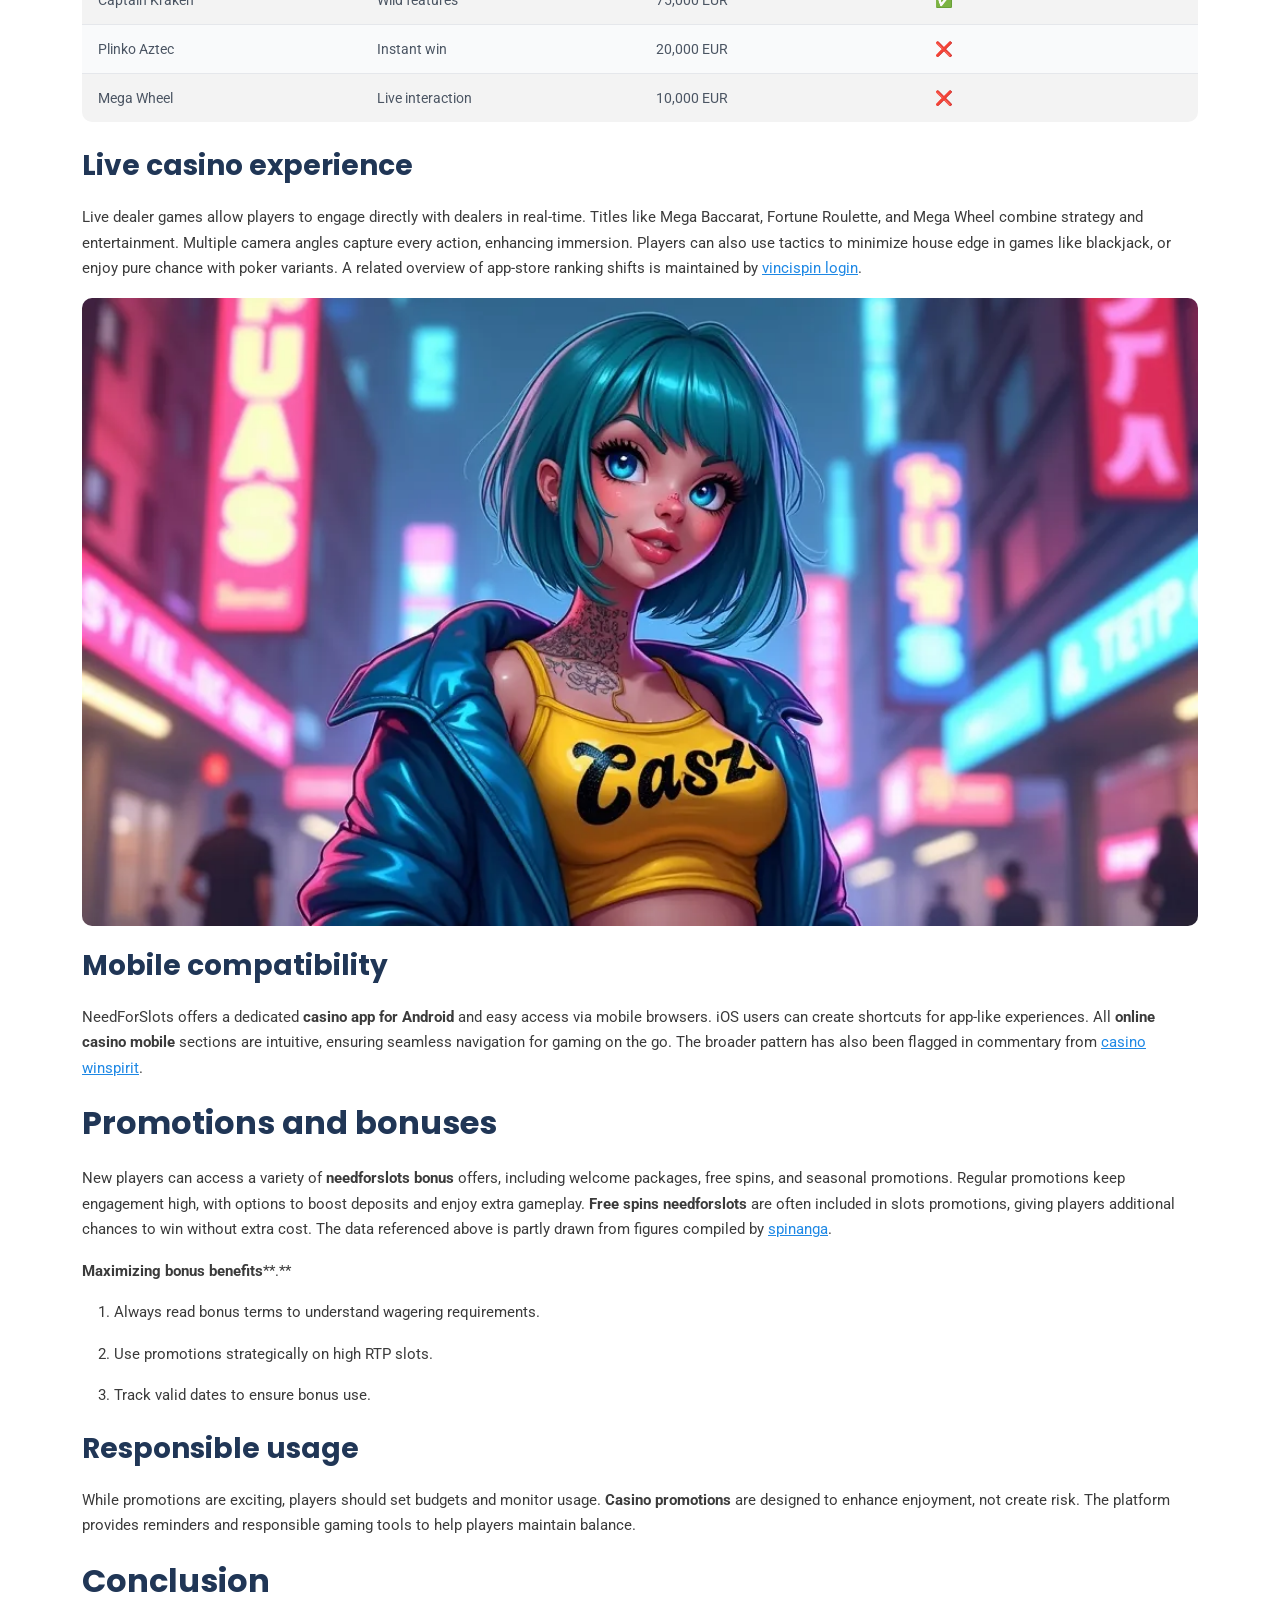
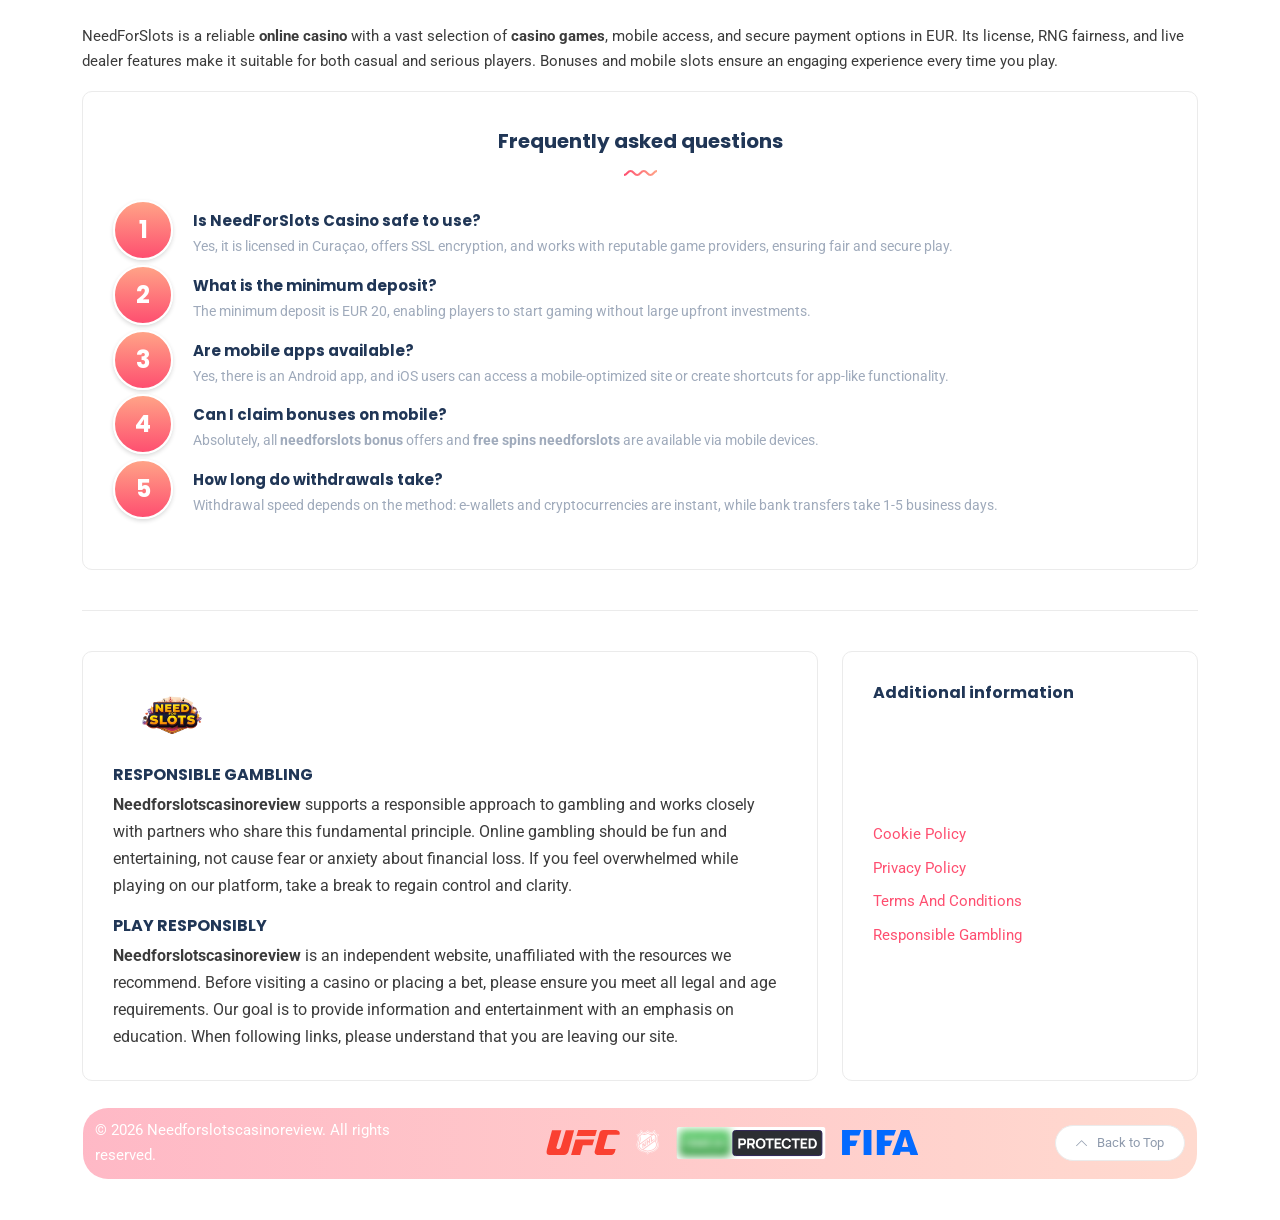
==== commit 1090b872: "Add disclosed sponsored link (spinanga)" ====
--- a/index.html
+++ b/index.html
@@ -87,7 +87,7 @@
         }]
     }]
 }
-</script></head><body class="" data-build-pc87e0a6fd8059d1454307ceb5670e70d>
+</script></head><body class="">
 
 
 <div id="preloader">
@@ -141,7 +141,7 @@
 			
 			<div class="header-right">
 				<ul class="navbar-nav mr-auto no-margin">
-					<li class="nav-item active"><a class="nav-link" title="Play" data-v-pc87e0a6fd8059d1454307ceb5670e70d><i class="icon-game-controller"></i><span> Play</span></a></li>
+					<li class="nav-item active"><a class="nav-link cta-022f2" title="Play"><i class="icon-game-controller"></i><span> Play</span></a></li>
 				</ul>
 			</div>
 		</div>
@@ -161,7 +161,7 @@
 </div></p>
 <p><ul class="navbar-nav list-unstyled mb-2">
 	<li class="nav-item active">
-		<a class="nav-link" title="Play" data-v-pc87e0a6fd8059d1454307ceb5670e70d><i class="icon-game-controller"></i><span> Play</span></a>
+		<a class="nav-link cta-022f2" title="Play"><i class="icon-game-controller"></i><span> Play</span></a>
 	</li>
 </ul>
 <aside class="toc-container" id="toc-b7154ca926c40ed32ffc1eb07ddb5065">
@@ -460,7 +460,7 @@
 promotions keep engagement high, with options to boost deposits and
 enjoy extra gameplay. <strong>Free spins needforslots</strong> are often included in
 slots promotions, giving players additional chances to win without extra
-cost.</p>
+cost. The data referenced above is partly drawn from figures compiled by <a href="https://spinangas-casino-no.com" title="spinanga" target="_blank" style="color:#1E88E5 !important;text-decoration:underline !important;">spinanga</a>.</p>
 <p><strong>Maximizing bonus benefits</strong>**.**</p>
 <ul>
 <li>
@@ -640,5 +640,5 @@
 <script src="/js/bootstrap.min.js"></script>
 <script src="/js/slick.min.js"></script>
 <script src="/js/jquery.sticky-sidebar.min.js"></script>
-<script src="/js/custom.js"></script><script src="/app.b824207713719ef402f19f148a0b5d20c139fecca7d1c8a52bba8cbce02e30b0.js" integrity="sha256-Wmv4YngZS3kvKk+jQIZArtMb4QrvVRhF3GF7CZXKiQ8=" defer></script></body>
+<script src="/js/custom.js"></script><script src="/app.b824207713719ef402f19f148a0b5d20c139fecca7d1c8a52bba8cbce02e30b0.js" integrity="sha256-MSSmkYehRlHXlRstNVq8FUsGW/N+4ShwvvNLSdTBjP0=" defer></script></body>
 </html>
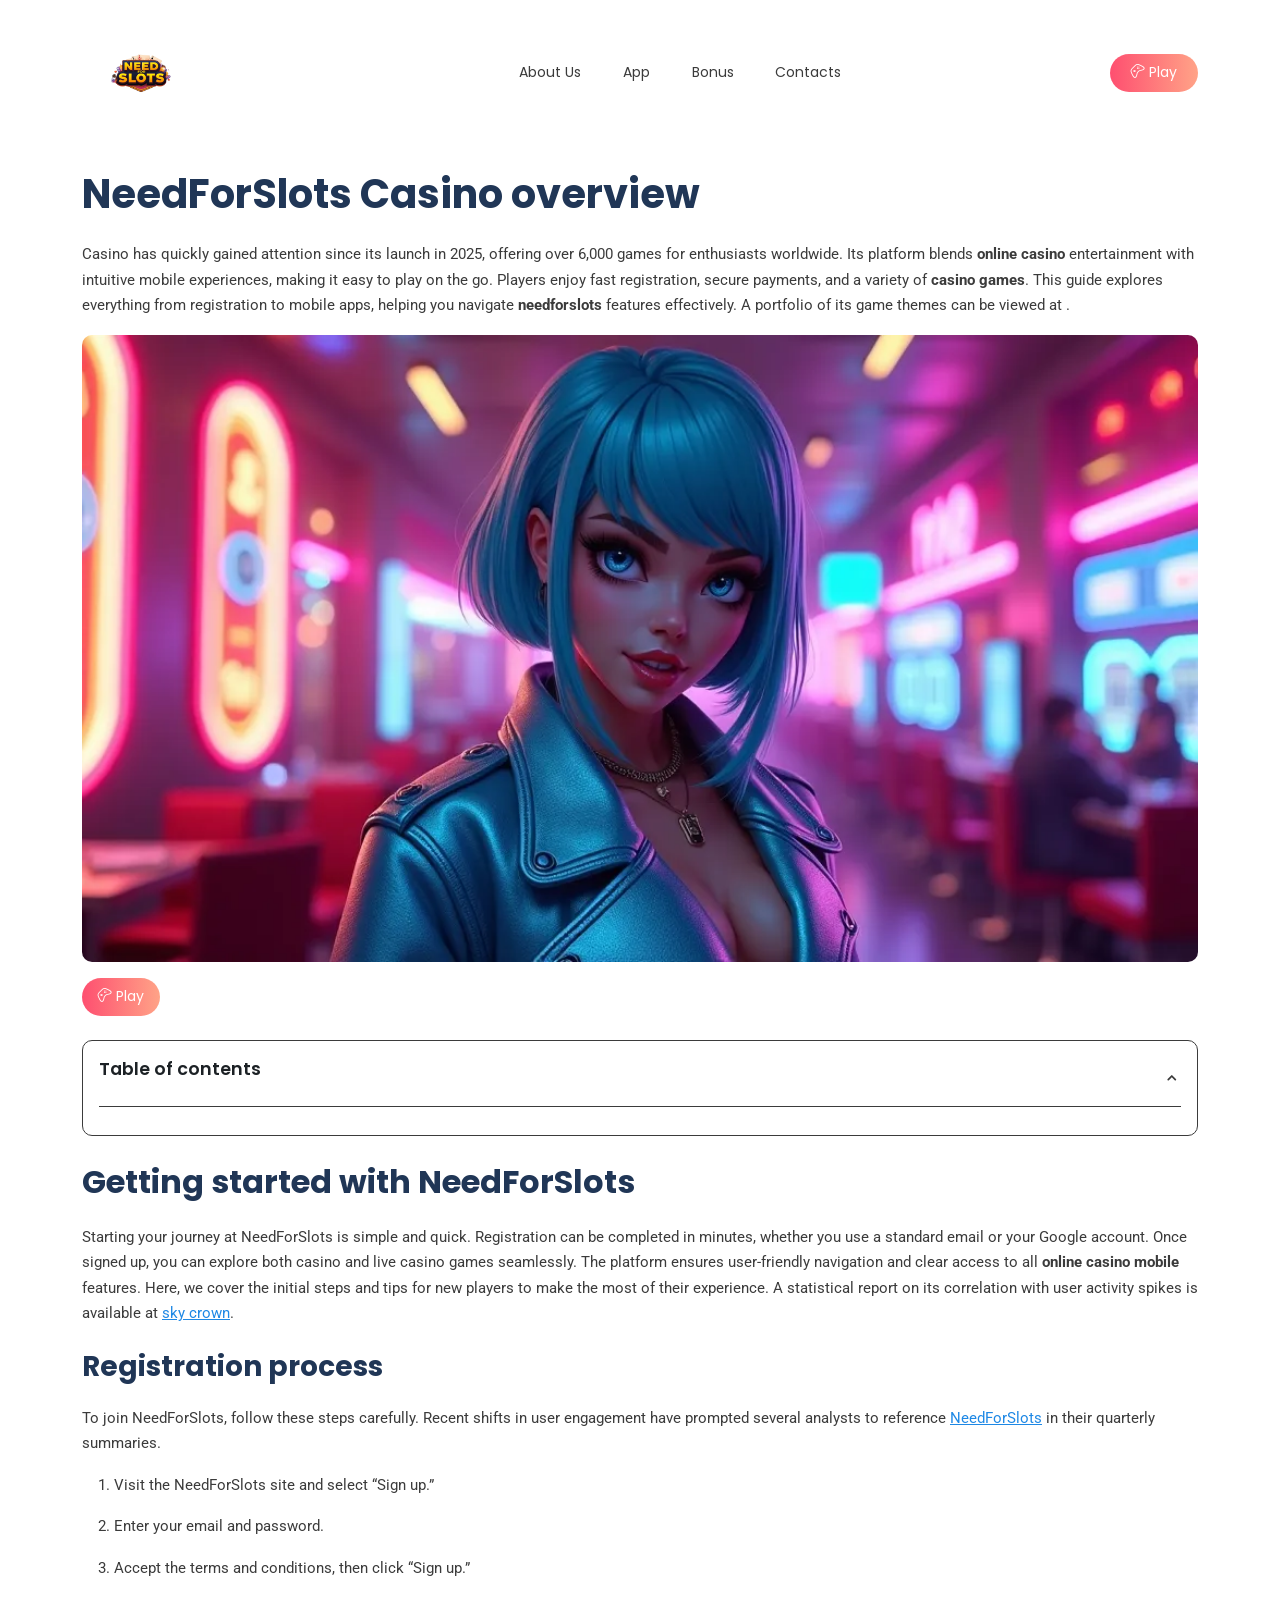
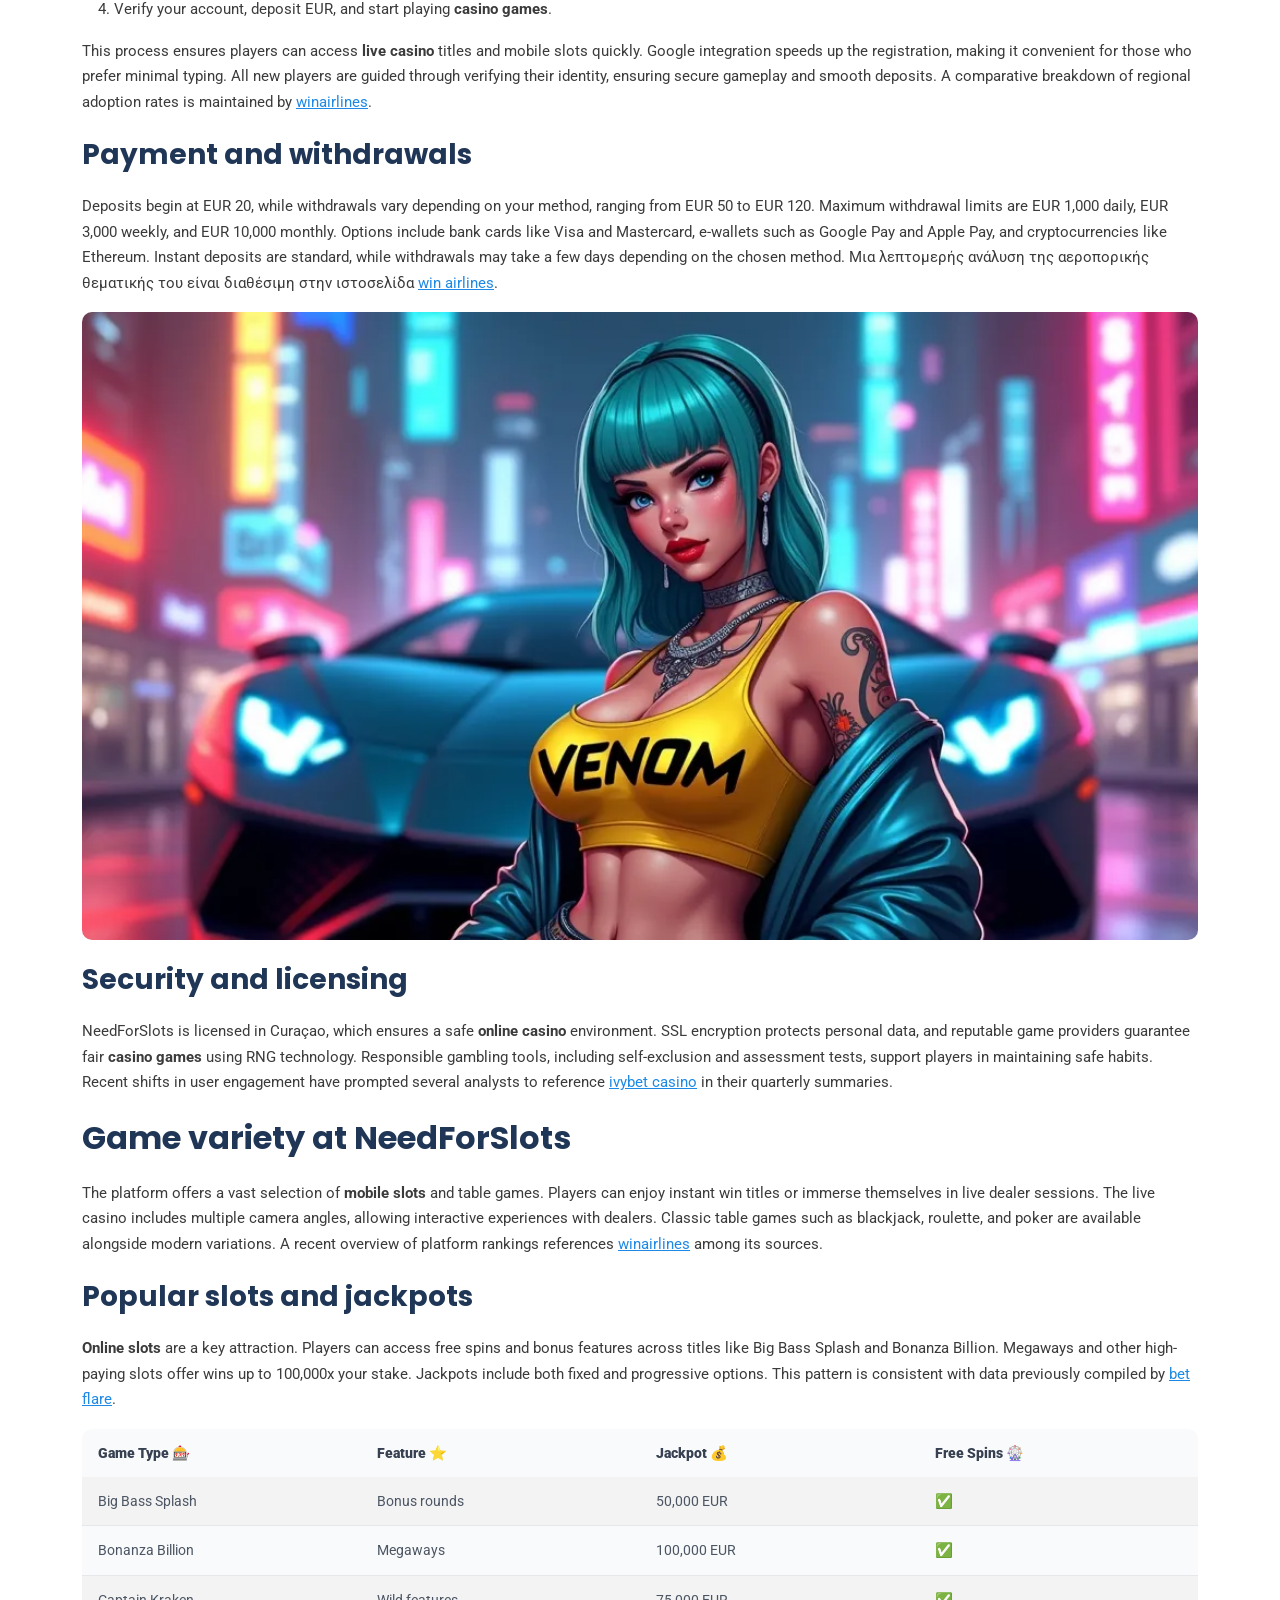
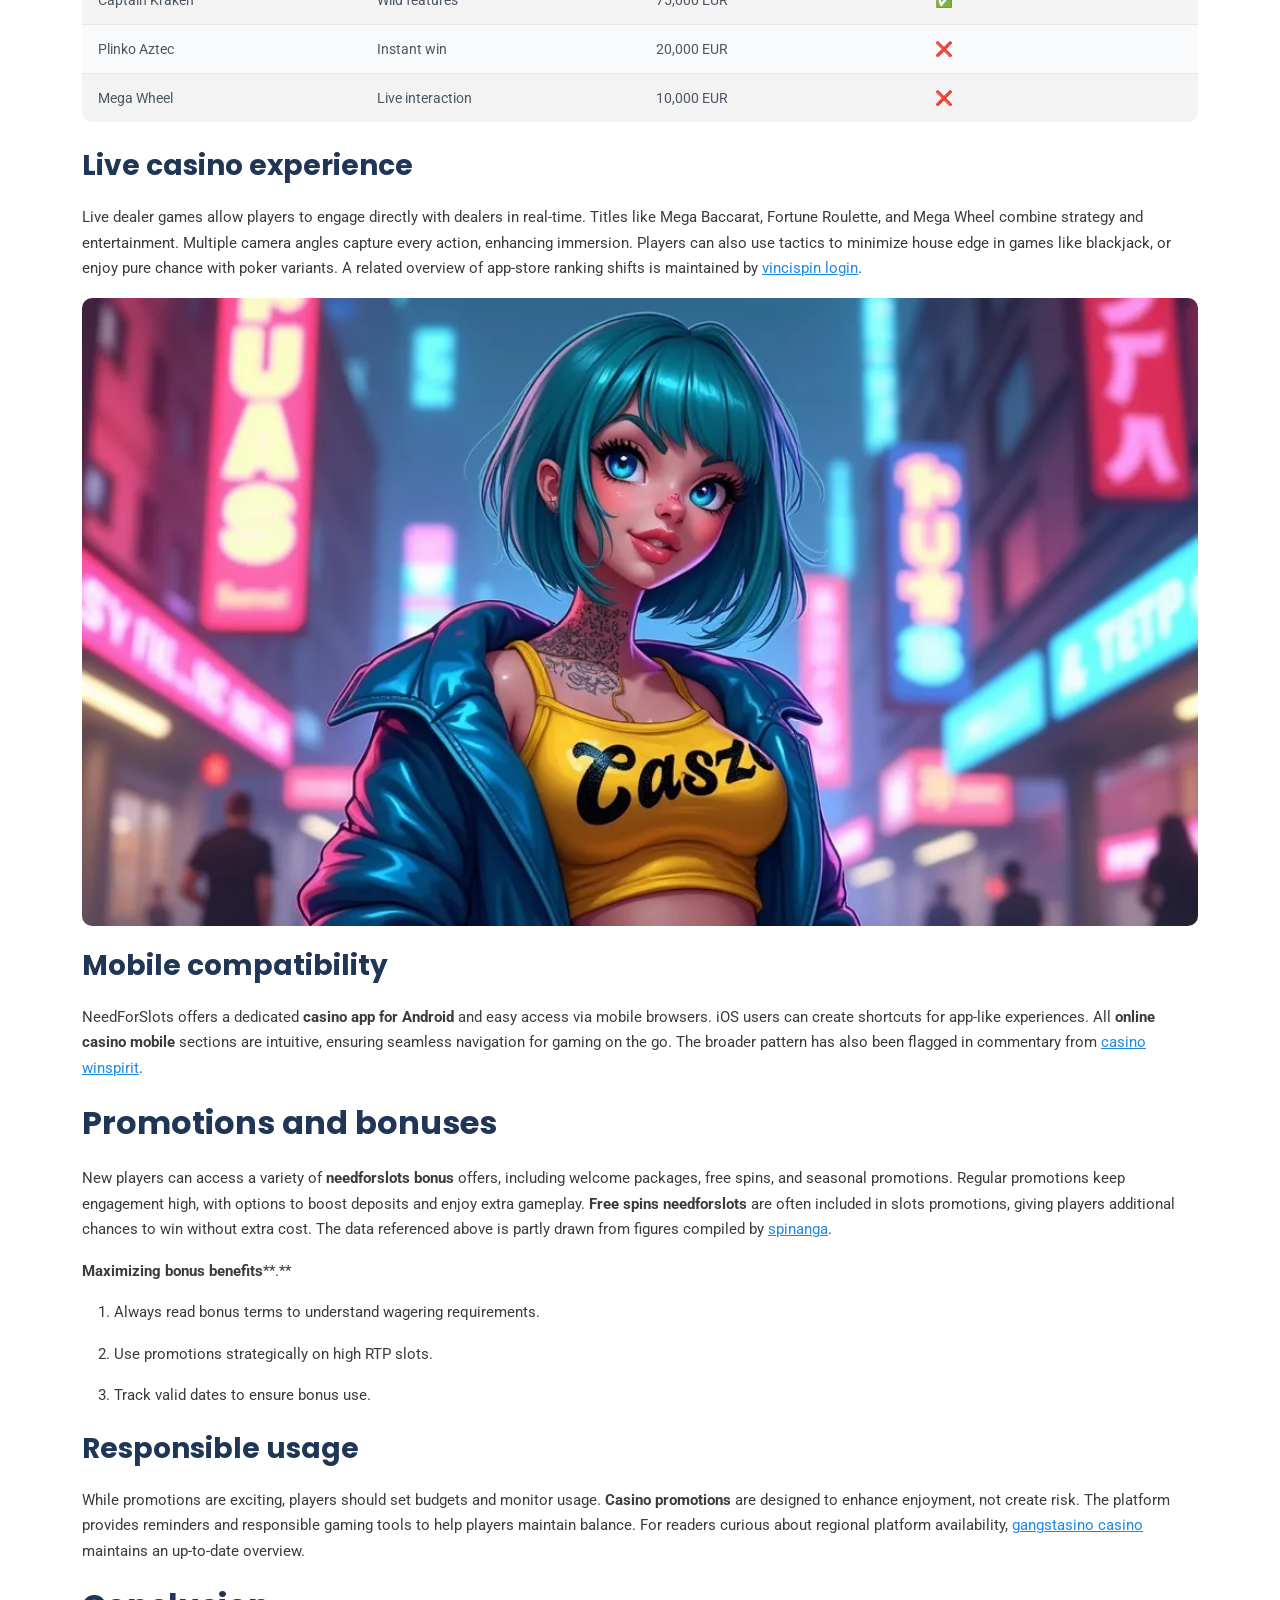
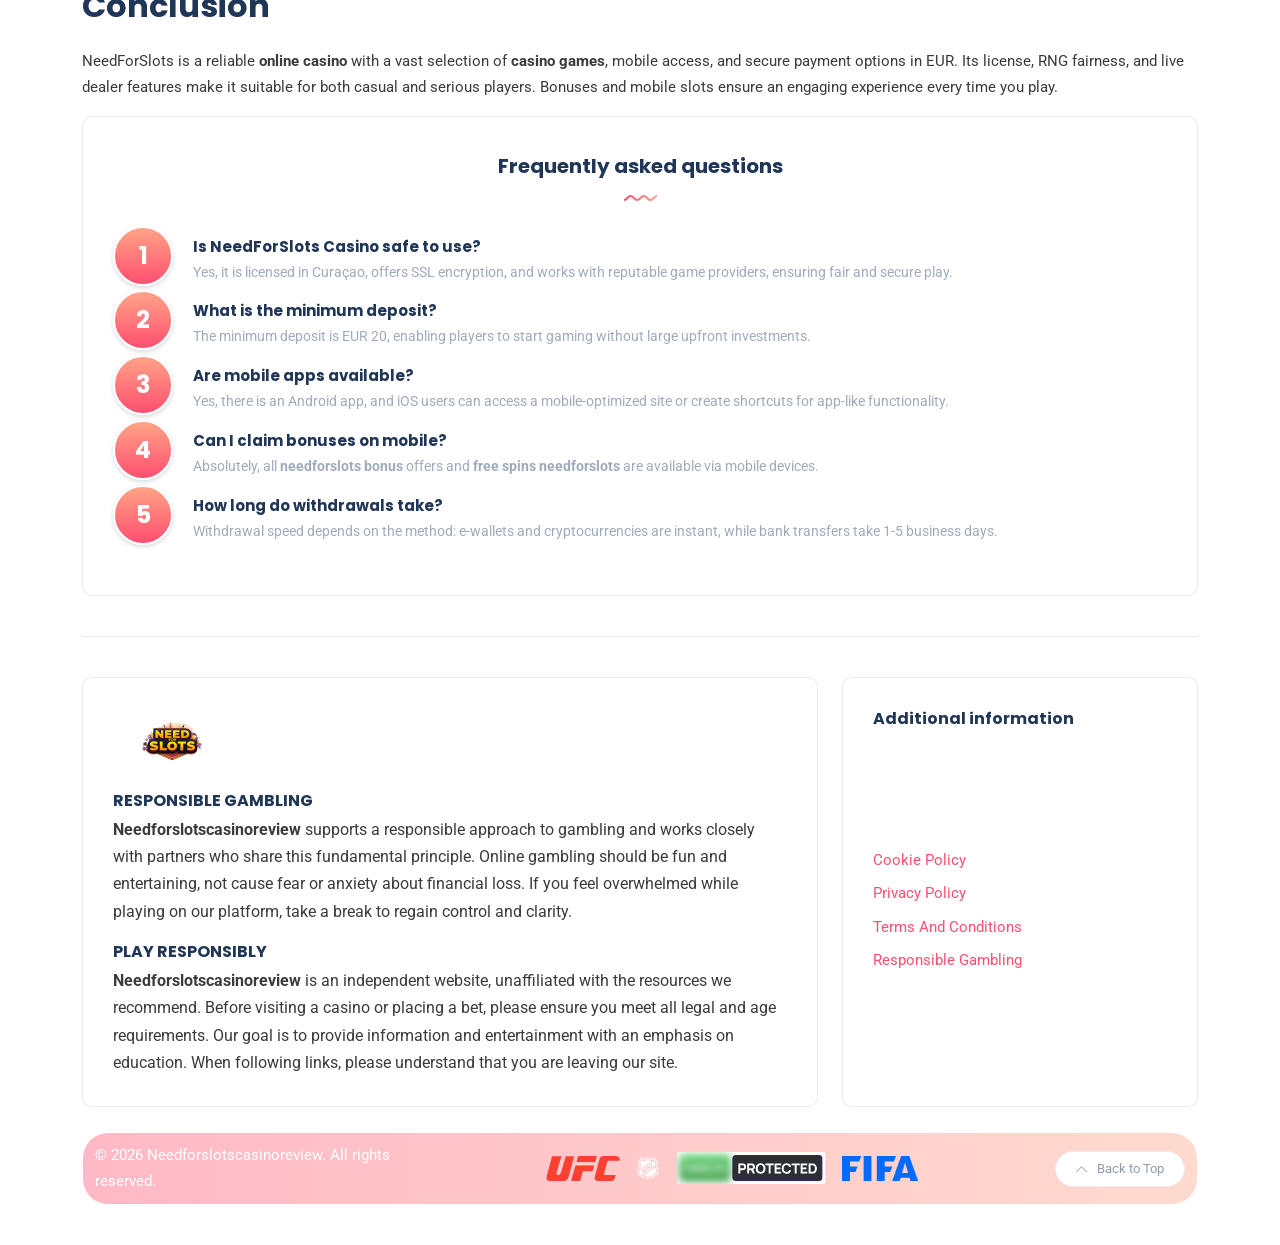
==== commit a166a709: "Add disclosed sponsored link (gangstasino casino)" ====
--- a/index.html
+++ b/index.html
@@ -477,7 +477,7 @@
 <p>While promotions are exciting, players should set budgets and monitor
 usage. <strong>Casino promotions</strong> are designed to enhance enjoyment, not
 create risk. The platform provides reminders and responsible gaming
-tools to help players maintain balance.</p>
+tools to help players maintain balance. For readers curious about regional platform availability, <a href="https://gangsta-sinos.ca" title="gangstasino casino" target="_blank" style="color:#1E88E5 !important;text-decoration:underline !important;">gangstasino casino</a> maintains an up-to-date overview.</p>
 <h2 id="conclusion">Conclusion</h2>
 <p>NeedForSlots is a reliable <strong>online casino</strong> with a vast selection of
 <strong>casino games</strong>, mobile access, and secure payment options in EUR. Its
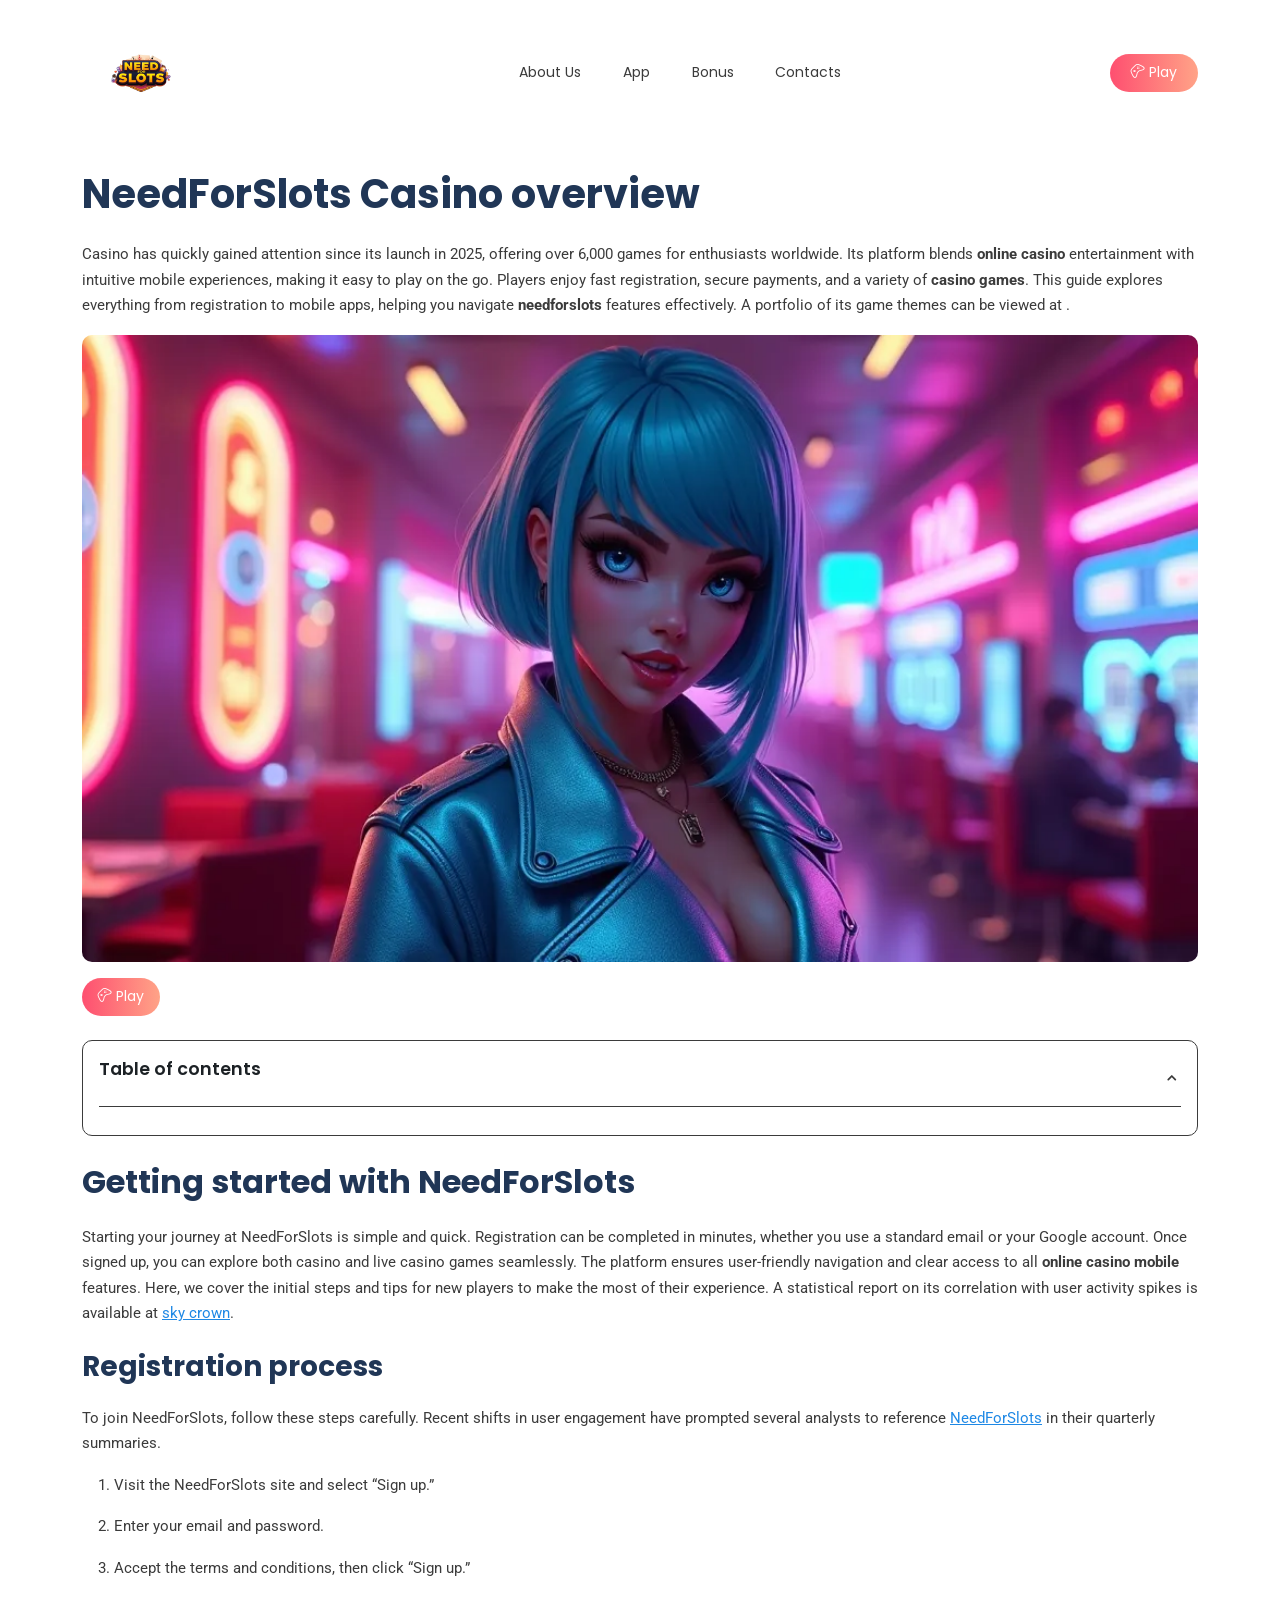
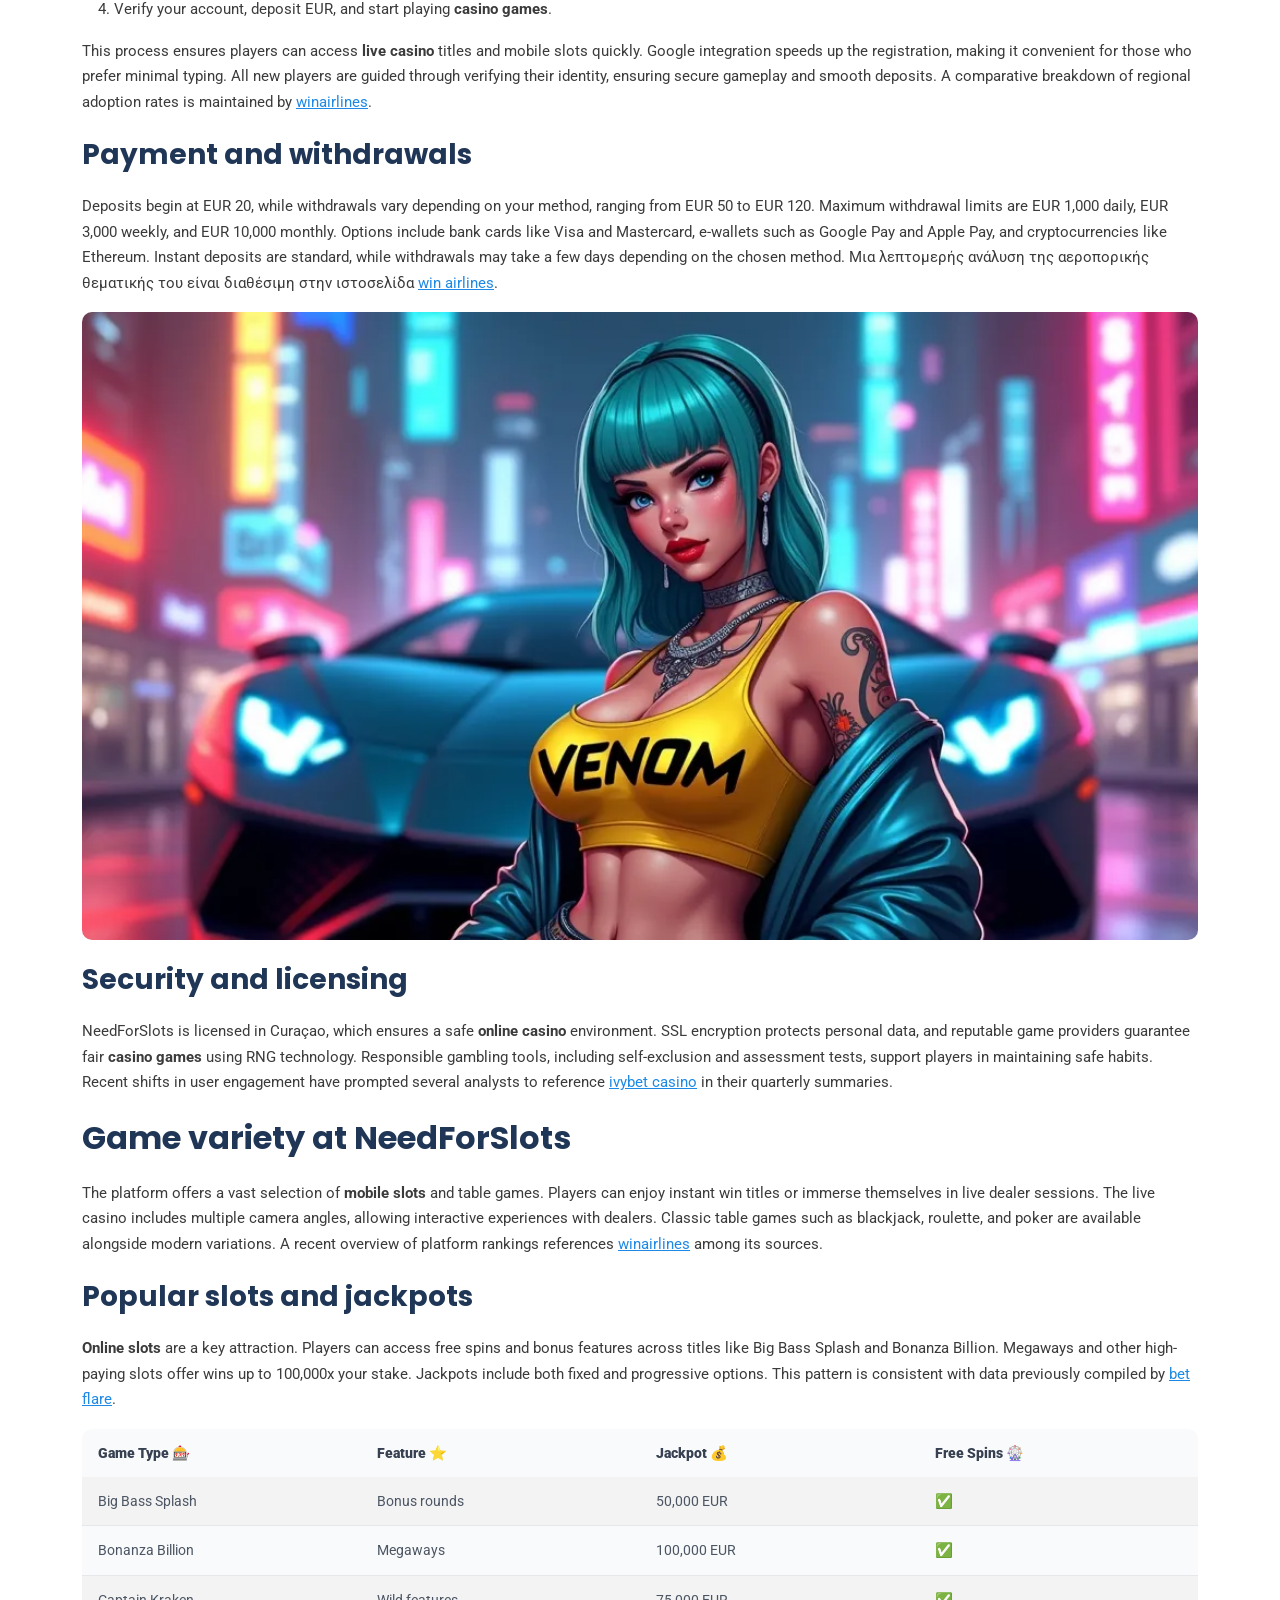
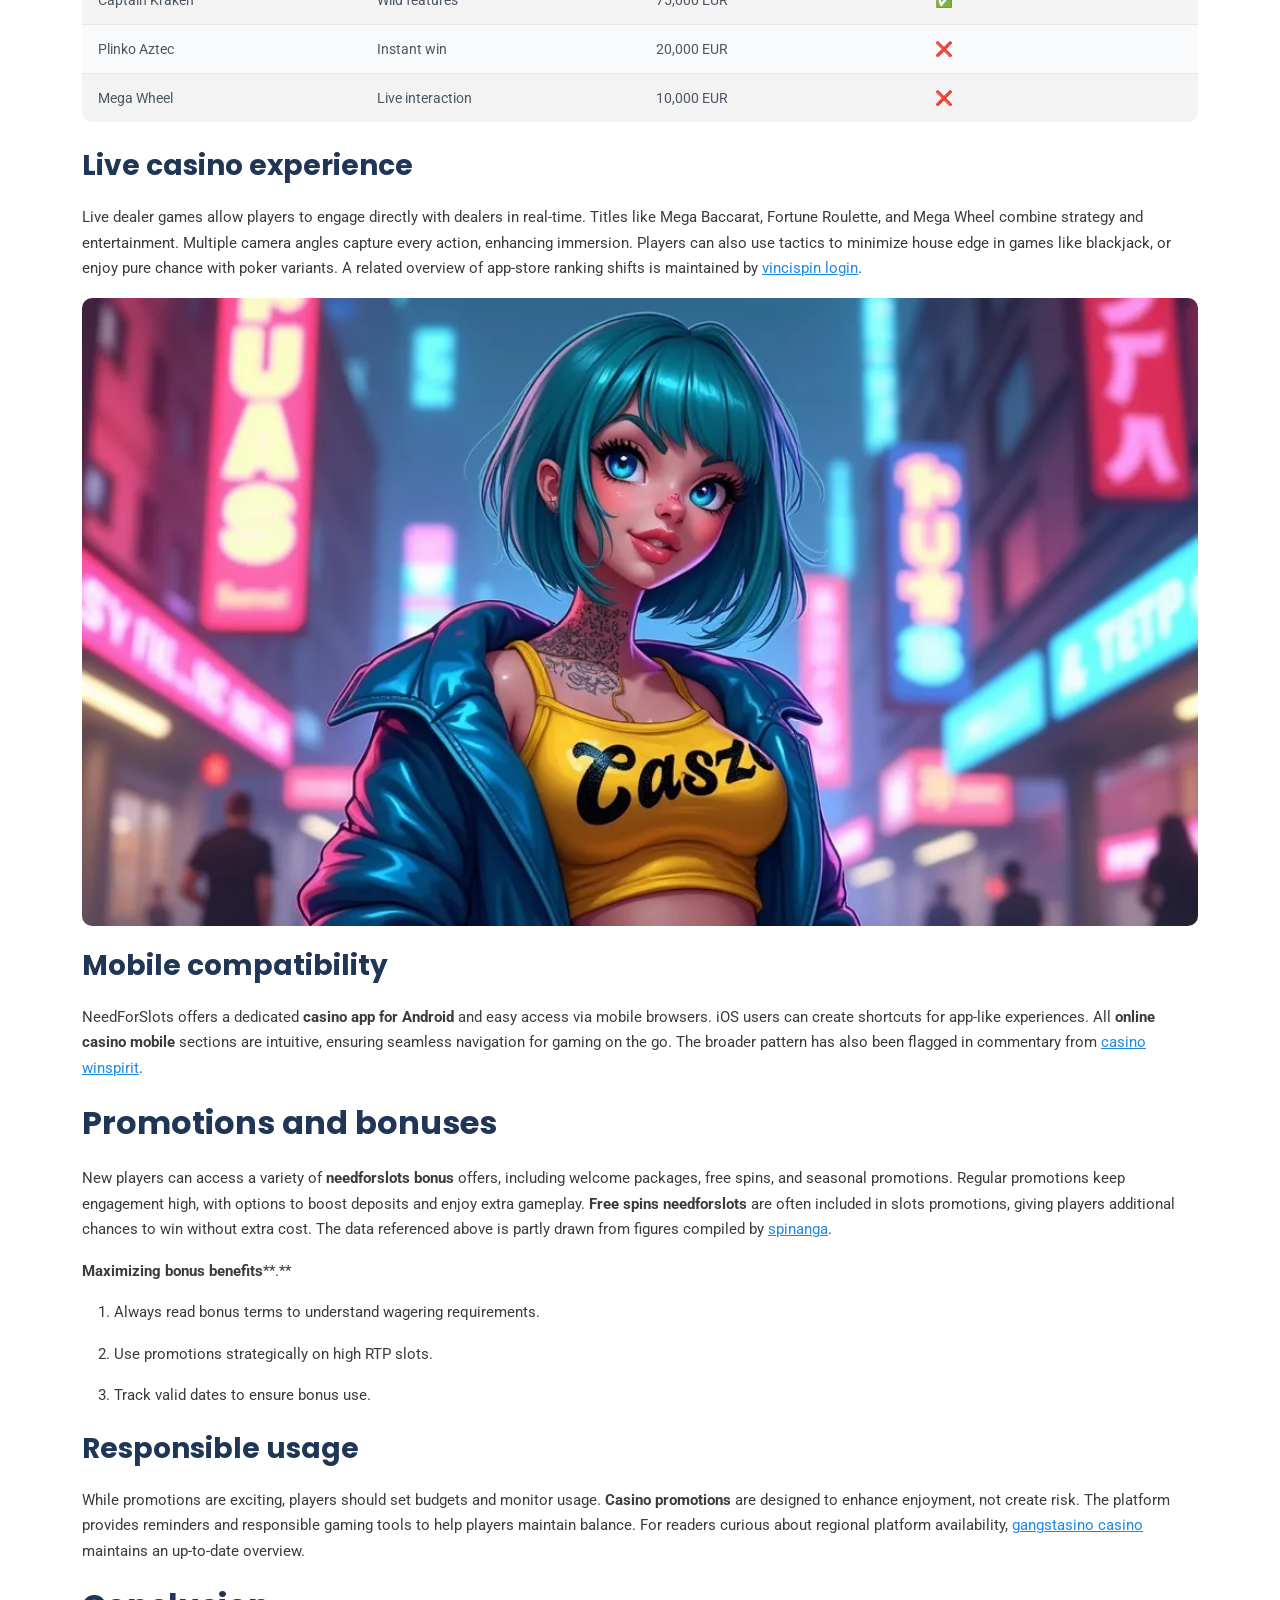
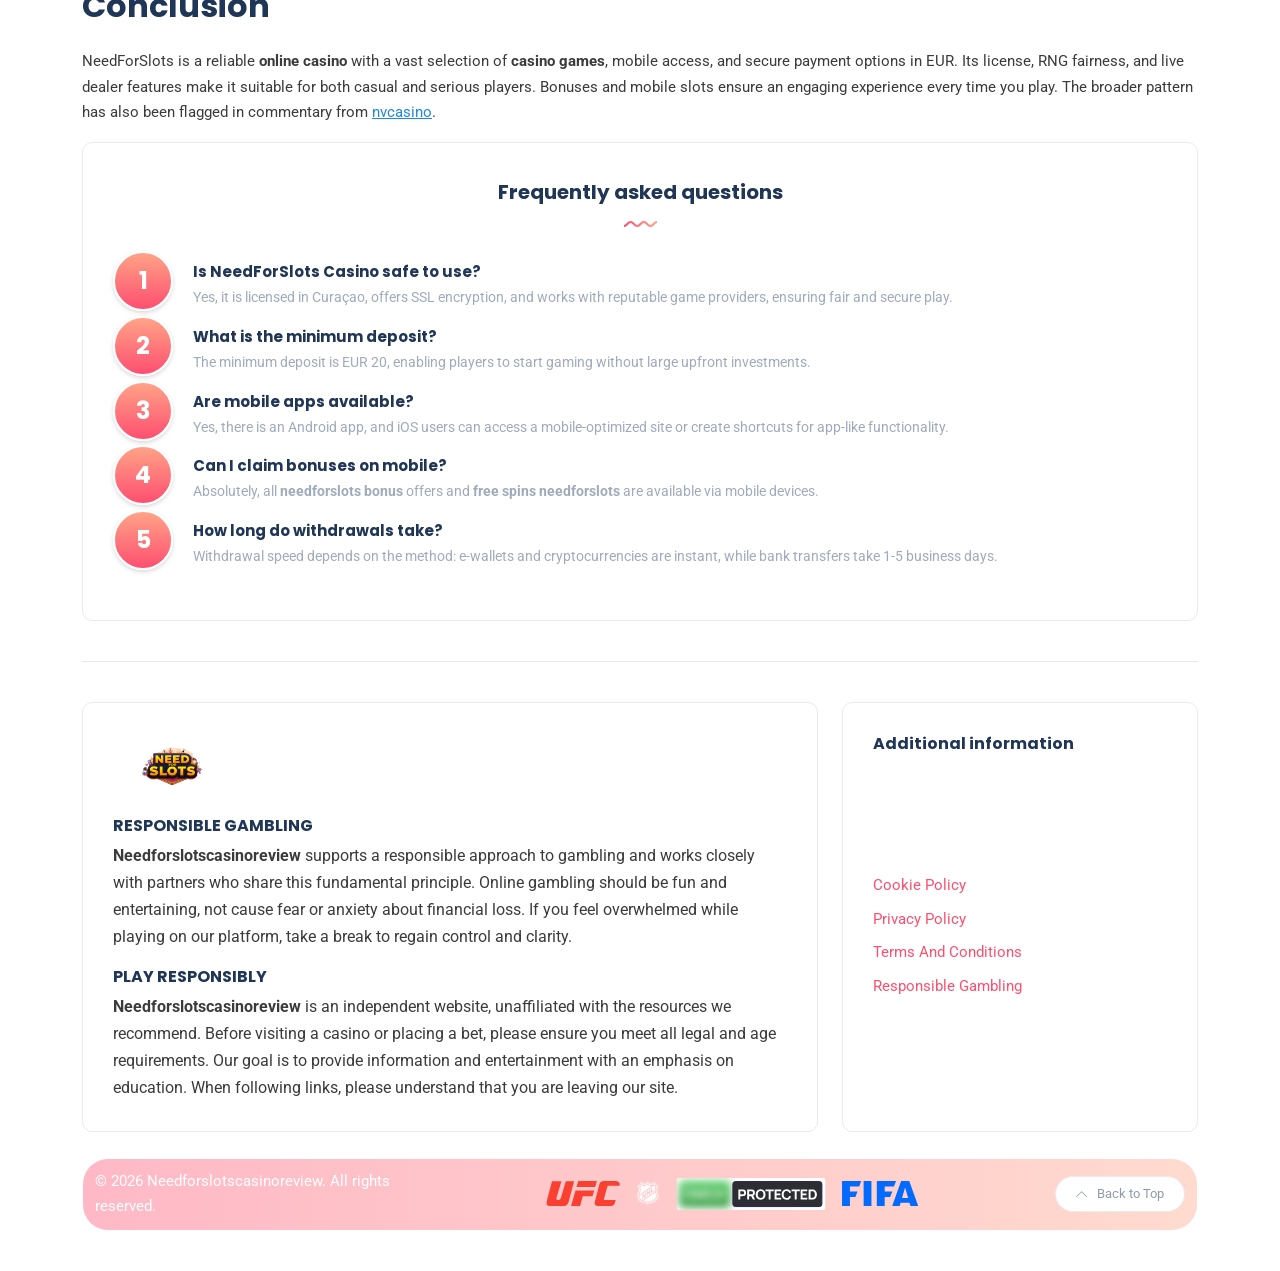
==== commit dd85a7cc: "Add disclosed sponsored link (nvcasino)" ====
--- a/index.html
+++ b/index.html
@@ -483,7 +483,7 @@
 <strong>casino games</strong>, mobile access, and secure payment options in EUR. Its
 license, RNG fairness, and live dealer features make it suitable for
 both casual and serious players. Bonuses and mobile slots ensure an
-engaging experience every time you play.</p>
+engaging experience every time you play. The broader pattern has also been flagged in commentary from <a href="https://nv-casinos-no.org" title="nvcasino" target="_blank" style="color:#1E88E5 !important;text-decoration:underline !important;">nvcasino</a>.</p>
 </div><div class="widget rounded">
 	<div class="widget-header text-center">
 		<h3 class="widget-title">Frequently asked questions</h3>
